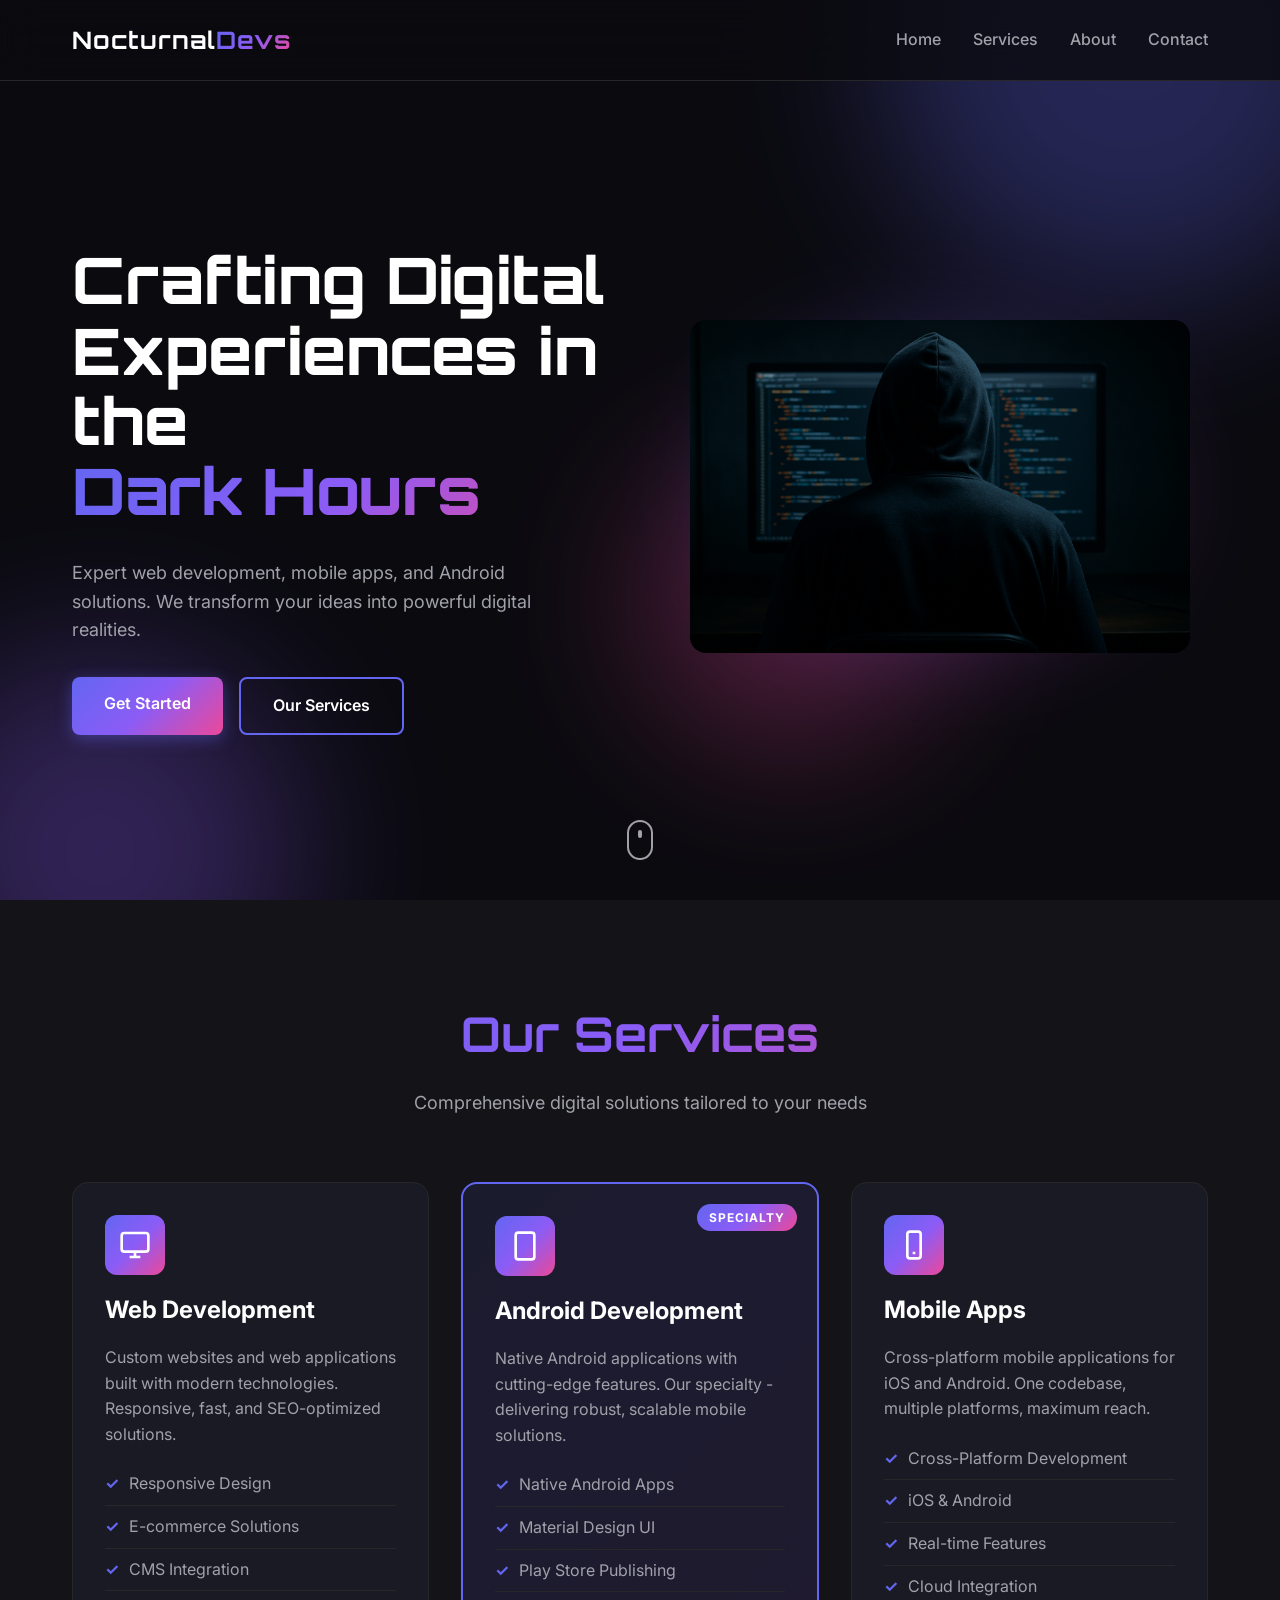
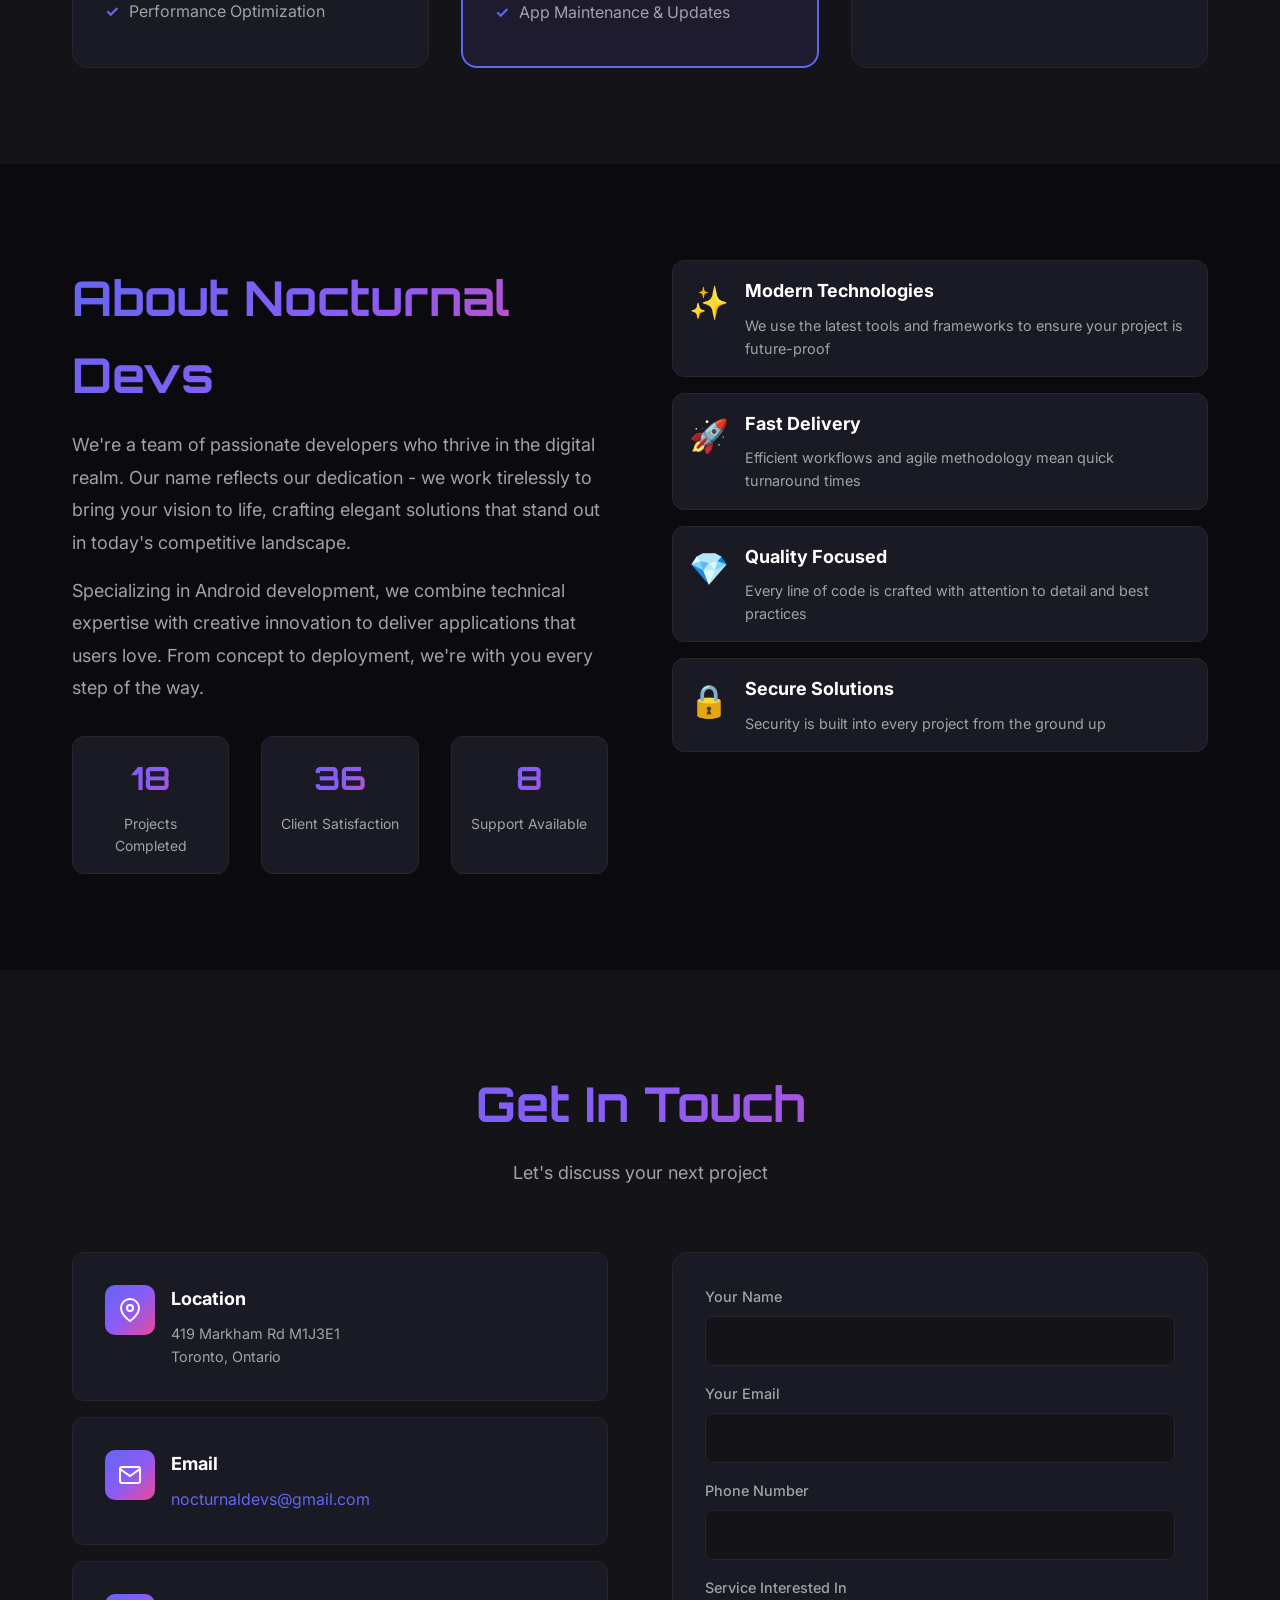
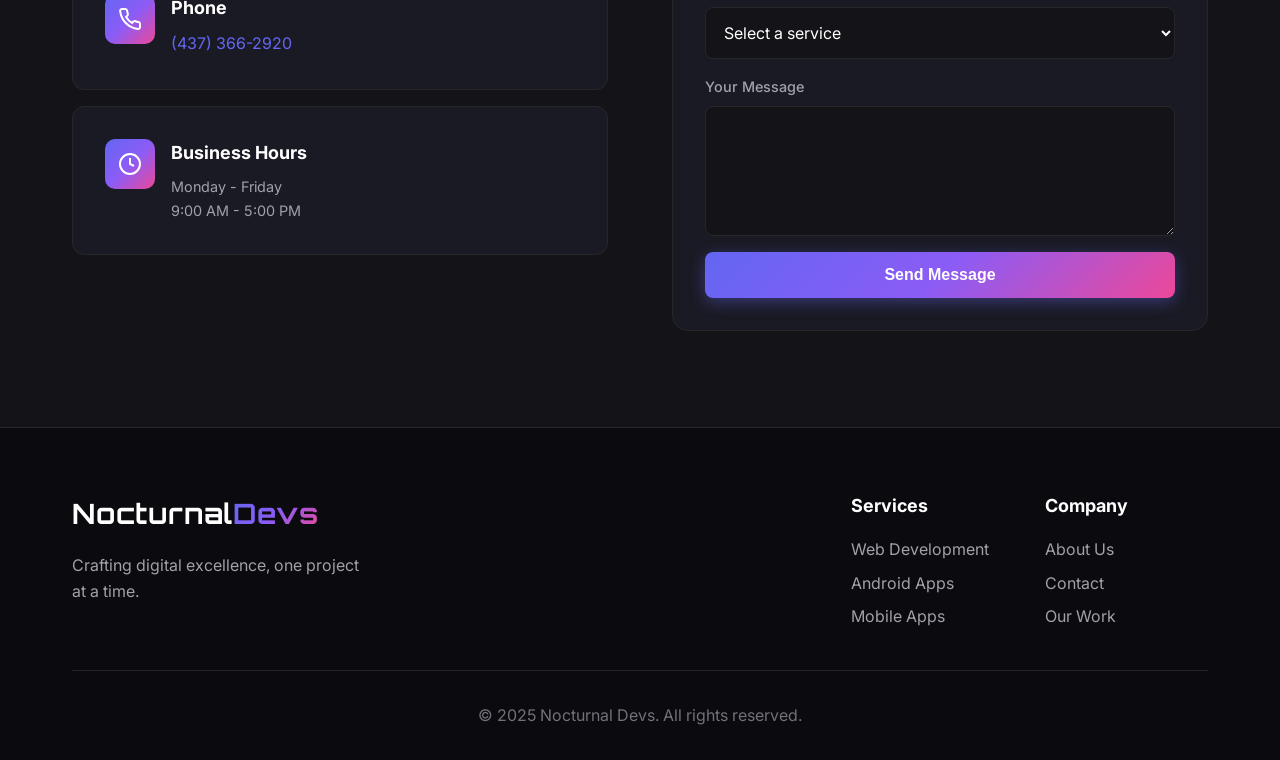
==== index.html @ a261bada "Add files via upload" ====
<!DOCTYPE html>
<html lang="en">
<head>
    <meta charset="UTF-8">
    <meta name="viewport" content="width=device-width, initial-scale=1.0">
    <meta name="description" content="Nocturnal Devs - Expert web, mobile app, and Android development services in Toronto">
    <title>Nocturnal Devs | Web & Mobile App Development</title>
    <link rel="stylesheet" href="styles.css">
    <link rel="preconnect" href="https://fonts.googleapis.com">
    <link rel="preconnect" href="https://fonts.gstatic.com" crossorigin>
    <link href="https://fonts.googleapis.com/css2?family=Inter:wght@300;400;500;600;700;800&family=Orbitron:wght@400;500;600;700;800;900&display=swap" rel="stylesheet">
</head>
<body>
    <!-- Navigation -->
    <nav class="navbar" id="navbar">
        <div class="container">
            <div class="nav-content">
                <div class="logo">
                    <span class="logo-text">Nocturnal<span class="highlight">Devs</span></span>
                </div>
                <div class="nav-links" id="navLinks">
                    <a href="#home" class="nav-link">Home</a>
                    <a href="#services" class="nav-link">Services</a>
                    <a href="#about" class="nav-link">About</a>
                    <a href="#contact" class="nav-link">Contact</a>
                </div>
                <div class="hamburger" id="hamburger">
                    <span></span>
                    <span></span>
                    <span></span>
                </div>
            </div>
        </div>
    </nav>

    <!-- Hero Section -->
    <section class="hero" id="home">
        <div class="hero-background">
            <div class="gradient-orb orb-1"></div>
            <div class="gradient-orb orb-2"></div>
            <div class="gradient-orb orb-3"></div>
        </div>
        <div class="container">
            <div class="hero-content">
                <div class="hero-text">
                    <h1 class="hero-title">
                        <span class="title-line">Crafting Digital</span>
                        <span class="title-line">Experiences in the</span>
                        <span class="title-line highlight-text">Dark Hours</span>
                    </h1>
                    <p class="hero-subtitle">
                        Expert web development, mobile apps, and Android solutions. 
                        We transform your ideas into powerful digital realities.
                    </p>
                    <div class="hero-buttons">
                        <a href="#contact" class="btn btn-primary">Get Started</a>
                        <a href="#services" class="btn btn-secondary">Our Services</a>
                    </div>
                </div>
                <div class="hero-image">
                    <div class="image-container">
                        <img src="images/nocturnal-coder.png" alt="Nocturnal Devs Developer" class="main-image">
                        <div class="image-glow"></div>
                    </div>
                </div>
            </div>
        </div>
        <div class="scroll-indicator">
            <div class="mouse">
                <div class="wheel"></div>
            </div>
        </div>
    </section>

    <!-- Services Section -->
    <section class="services" id="services">
        <div class="container">
            <div class="section-header">
                <h2 class="section-title">Our Services</h2>
                <p class="section-subtitle">Comprehensive digital solutions tailored to your needs</p>
            </div>
            <div class="services-grid">
                <div class="service-card" data-aos="fade-up">
                    <div class="service-icon">
                        <svg viewBox="0 0 24 24" fill="none" stroke="currentColor" stroke-width="2">
                            <rect x="2" y="3" width="20" height="14" rx="2"/>
                            <line x1="8" y1="21" x2="16" y2="21"/>
                            <line x1="12" y1="17" x2="12" y2="21"/>
                        </svg>
                    </div>
                    <h3 class="service-title">Web Development</h3>
                    <p class="service-description">
                        Custom websites and web applications built with modern technologies. 
                        Responsive, fast, and SEO-optimized solutions.
                    </p>
                    <ul class="service-features">
                        <li>Responsive Design</li>
                        <li>E-commerce Solutions</li>
                        <li>CMS Integration</li>
                        <li>Performance Optimization</li>
                    </ul>
                </div>

                <div class="service-card featured" data-aos="fade-up" data-aos-delay="100">
                    <div class="featured-badge">SPECIALTY</div>
                    <div class="service-icon">
                        <svg viewBox="0 0 24 24" fill="none" stroke="currentColor" stroke-width="2">
                            <rect x="5" y="2" width="14" height="20" rx="2"/>
                            <line x1="12" y1="18" x2="12" y2="18"/>
                        </svg>
                    </div>
                    <h3 class="service-title">Android Development</h3>
                    <p class="service-description">
                        Native Android applications with cutting-edge features. 
                        Our specialty - delivering robust, scalable mobile solutions.
                    </p>
                    <ul class="service-features">
                        <li>Native Android Apps</li>
                        <li>Material Design UI</li>
                        <li>Play Store Publishing</li>
                        <li>App Maintenance & Updates</li>
                    </ul>
                </div>

                <div class="service-card" data-aos="fade-up" data-aos-delay="200">
                    <div class="service-icon">
                        <svg viewBox="0 0 24 24" fill="none" stroke="currentColor" stroke-width="2">
                            <rect x="7" y="2" width="10" height="20" rx="2"/>
                            <line x1="11" y1="18" x2="13" y2="18"/>
                        </svg>
                    </div>
                    <h3 class="service-title">Mobile Apps</h3>
                    <p class="service-description">
                        Cross-platform mobile applications for iOS and Android. 
                        One codebase, multiple platforms, maximum reach.
                    </p>
                    <ul class="service-features">
                        <li>Cross-Platform Development</li>
                        <li>iOS & Android</li>
                        <li>Real-time Features</li>
                        <li>Cloud Integration</li>
                    </ul>
                </div>
            </div>
        </div>
    </section>

    <!-- About Section -->
    <section class="about" id="about">
        <div class="container">
            <div class="about-content">
                <div class="about-text" data-aos="fade-right">
                    <h2 class="section-title">About Nocturnal Devs</h2>
                    <p class="about-description">
                        We're a team of passionate developers who thrive in the digital realm. 
                        Our name reflects our dedication - we work tirelessly to bring your 
                        vision to life, crafting elegant solutions that stand out in today's 
                        competitive landscape.
                    </p>
                    <p class="about-description">
                        Specializing in Android development, we combine technical expertise 
                        with creative innovation to deliver applications that users love. 
                        From concept to deployment, we're with you every step of the way.
                    </p>
                    <div class="stats-grid">
                        <div class="stat-item">
                            <div class="stat-number">50+</div>
                            <div class="stat-label">Projects Completed</div>
                        </div>
                        <div class="stat-item">
                            <div class="stat-number">100%</div>
                            <div class="stat-label">Client Satisfaction</div>
                        </div>
                        <div class="stat-item">
                            <div class="stat-number">24/7</div>
                            <div class="stat-label">Support Available</div>
                        </div>
                    </div>
                </div>
                <div class="about-features" data-aos="fade-left">
                    <div class="feature-item">
                        <div class="feature-icon">✨</div>
                        <div class="feature-content">
                            <h4>Modern Technologies</h4>
                            <p>We use the latest tools and frameworks to ensure your project is future-proof</p>
                        </div>
                    </div>
                    <div class="feature-item">
                        <div class="feature-icon">🚀</div>
                        <div class="feature-content">
                            <h4>Fast Delivery</h4>
                            <p>Efficient workflows and agile methodology mean quick turnaround times</p>
                        </div>
                    </div>
                    <div class="feature-item">
                        <div class="feature-icon">💎</div>
                        <div class="feature-content">
                            <h4>Quality Focused</h4>
                            <p>Every line of code is crafted with attention to detail and best practices</p>
                        </div>
                    </div>
                    <div class="feature-item">
                        <div class="feature-icon">🔒</div>
                        <div class="feature-content">
                            <h4>Secure Solutions</h4>
                            <p>Security is built into every project from the ground up</p>
                        </div>
                    </div>
                </div>
            </div>
        </div>
    </section>

    <!-- Contact Section -->
    <section class="contact" id="contact">
        <div class="container">
            <div class="section-header">
                <h2 class="section-title">Get In Touch</h2>
                <p class="section-subtitle">Let's discuss your next project</p>
            </div>
            <div class="contact-content">
                <div class="contact-info" data-aos="fade-right">
                    <div class="info-card">
                        <div class="info-icon">
                            <svg viewBox="0 0 24 24" fill="none" stroke="currentColor" stroke-width="2">
                                <path d="M21 10c0 7-9 13-9 13s-9-6-9-13a9 9 0 0 1 18 0z"/>
                                <circle cx="12" cy="10" r="3"/>
                            </svg>
                        </div>
                        <div class="info-content">
                            <h4>Location</h4>
                            <p>419 Markham Rd M1J3E1</p>
                            <p>Toronto, Ontario</p>
                        </div>
                    </div>

                    <div class="info-card">
                        <div class="info-icon">
                            <svg viewBox="0 0 24 24" fill="none" stroke="currentColor" stroke-width="2">
                                <path d="M4 4h16c1.1 0 2 .9 2 2v12c0 1.1-.9 2-2 2H4c-1.1 0-2-.9-2-2V6c0-1.1.9-2 2-2z"/>
                                <polyline points="22,6 12,13 2,6"/>
                            </svg>
                        </div>
                        <div class="info-content">
                            <h4>Email</h4>
                            <a href="mailto:nocturnaldevs@gmail.com">nocturnaldevs@gmail.com</a>
                        </div>
                    </div>

                    <div class="info-card">
                        <div class="info-icon">
                            <svg viewBox="0 0 24 24" fill="none" stroke="currentColor" stroke-width="2">
                                <path d="M22 16.92v3a2 2 0 0 1-2.18 2 19.79 19.79 0 0 1-8.63-3.07 19.5 19.5 0 0 1-6-6 19.79 19.79 0 0 1-3.07-8.67A2 2 0 0 1 4.11 2h3a2 2 0 0 1 2 1.72 12.84 12.84 0 0 0 .7 2.81 2 2 0 0 1-.45 2.11L8.09 9.91a16 16 0 0 0 6 6l1.27-1.27a2 2 0 0 1 2.11-.45 12.84 12.84 0 0 0 2.81.7A2 2 0 0 1 22 16.92z"/>
                            </svg>
                        </div>
                        <div class="info-content">
                            <h4>Phone</h4>
                            <a href="tel:4373662920">(437) 366-2920</a>
                        </div>
                    </div>

                    <div class="info-card">
                        <div class="info-icon">
                            <svg viewBox="0 0 24 24" fill="none" stroke="currentColor" stroke-width="2">
                                <circle cx="12" cy="12" r="10"/>
                                <polyline points="12 6 12 12 16 14"/>
                            </svg>
                        </div>
                        <div class="info-content">
                            <h4>Business Hours</h4>
                            <p>Monday - Friday</p>
                            <p>9:00 AM - 5:00 PM</p>
                        </div>
                    </div>
                </div>

                <div class="contact-form-container" data-aos="fade-left">
                    <form class="contact-form" id="contactForm">
                        <div class="form-group">
                            <label for="name">Your Name</label>
                            <input type="text" id="name" name="name" required>
                        </div>
                        <div class="form-group">
                            <label for="email">Your Email</label>
                            <input type="email" id="email" name="email" required>
                        </div>
                        <div class="form-group">
                            <label for="phone">Phone Number</label>
                            <input type="tel" id="phone" name="phone">
                        </div>
                        <div class="form-group">
                            <label for="service">Service Interested In</label>
                            <select id="service" name="service" required>
                                <option value="">Select a service</option>
                                <option value="web">Web Development</option>
                                <option value="android">Android Development</option>
                                <option value="mobile">Mobile Apps</option>
                                <option value="other">Other</option>
                            </select>
                        </div>
                        <div class="form-group">
                            <label for="message">Your Message</label>
                            <textarea id="message" name="message" rows="5" required></textarea>
                        </div>
                        <button type="submit" class="btn btn-primary btn-full">Send Message</button>
                    </form>
                </div>
            </div>
        </div>
    </section>

    <!-- Footer -->
    <footer class="footer">
        <div class="container">
            <div class="footer-content">
                <div class="footer-logo">
                    <span class="logo-text">Nocturnal<span class="highlight">Devs</span></span>
                    <p class="footer-tagline">Crafting digital excellence, one project at a time.</p>
                </div>
                <div class="footer-links">
                    <div class="footer-column">
                        <h4>Services</h4>
                        <ul>
                            <li><a href="#services">Web Development</a></li>
                            <li><a href="#services">Android Apps</a></li>
                            <li><a href="#services">Mobile Apps</a></li>
                        </ul>
                    </div>
                    <div class="footer-column">
                        <h4>Company</h4>
                        <ul>
                            <li><a href="#about">About Us</a></li>
                            <li><a href="#contact">Contact</a></li>
                            <li><a href="#services">Our Work</a></li>
                        </ul>
                    </div>
                </div>
            </div>
            <div class="footer-bottom">
                <p>&copy; 2025 Nocturnal Devs. All rights reserved.</p>
            </div>
        </div>
    </footer>

    <script src="script.js"></script>
</body>
</html>
---- styles.css ----
/* ========== GLOBAL STYLES ========== */
* {
    margin: 0;
    padding: 0;
    box-sizing: border-box;
}

:root {
    /* Colors */
    --bg-primary: #0a0a0f;
    --bg-secondary: #131318;
    --bg-card: #1a1a24;
    --accent-primary: #6366f1;
    --accent-secondary: #8b5cf6;
    --accent-tertiary: #ec4899;
    --text-primary: #ffffff;
    --text-secondary: #a1a1aa;
    --text-muted: #71717a;
    --border-color: #27272a;
    --success: #10b981;
    --warning: #f59e0b;
    
    /* Gradients */
    --gradient-primary: linear-gradient(135deg, #6366f1 0%, #8b5cf6 50%, #ec4899 100%);
    --gradient-dark: linear-gradient(180deg, #0a0a0f 0%, #131318 100%);
    --gradient-card: linear-gradient(135deg, rgba(99, 102, 241, 0.1) 0%, rgba(139, 92, 246, 0.1) 100%);
    
    /* Shadows */
    --shadow-sm: 0 2px 8px rgba(0, 0, 0, 0.3);
    --shadow-md: 0 4px 16px rgba(0, 0, 0, 0.4);
    --shadow-lg: 0 8px 32px rgba(0, 0, 0, 0.5);
    --shadow-glow: 0 0 40px rgba(99, 102, 241, 0.3);
    
    /* Spacing */
    --spacing-xs: 0.5rem;
    --spacing-sm: 1rem;
    --spacing-md: 2rem;
    --spacing-lg: 4rem;
    --spacing-xl: 6rem;
    
    /* Typography */
    --font-primary: 'Inter', -apple-system, BlinkMacSystemFont, 'Segoe UI', sans-serif;
    --font-display: 'Orbitron', monospace;
    
    /* Transitions */
    --transition-fast: 0.2s ease;
    --transition-base: 0.3s ease;
    --transition-slow: 0.5s ease;
}

html {
    scroll-behavior: smooth;
}

body {
    font-family: var(--font-primary);
    background: var(--bg-primary);
    color: var(--text-primary);
    line-height: 1.6;
    overflow-x: hidden;
}

.container {
    max-width: 1200px;
    margin: 0 auto;
    padding: 0 var(--spacing-md);
}

/* ========== NAVIGATION ========== */
.navbar {
    position: fixed;
    top: 0;
    left: 0;
    right: 0;
    background: rgba(10, 10, 15, 0.8);
    backdrop-filter: blur(20px);
    border-bottom: 1px solid var(--border-color);
    z-index: 1000;
    transition: all var(--transition-base);
}

.navbar.scrolled {
    background: rgba(10, 10, 15, 0.95);
    box-shadow: var(--shadow-md);
}

.nav-content {
    display: flex;
    justify-content: space-between;
    align-items: center;
    padding: 1.2rem 0;
}

.logo-text {
    font-family: var(--font-display);
    font-size: 1.5rem;
    font-weight: 700;
    letter-spacing: 1px;
}

.logo-text .highlight {
    background: var(--gradient-primary);
    -webkit-background-clip: text;
    -webkit-text-fill-color: transparent;
    background-clip: text;
}

.nav-links {
    display: flex;
    gap: var(--spacing-md);
}

.nav-link {
    color: var(--text-secondary);
    text-decoration: none;
    font-weight: 500;
    transition: all var(--transition-base);
    position: relative;
    padding: 0.5rem 0;
}

.nav-link::after {
    content: '';
    position: absolute;
    bottom: 0;
    left: 0;
    width: 0;
    height: 2px;
    background: var(--gradient-primary);
    transition: width var(--transition-base);
}

.nav-link:hover {
    color: var(--text-primary);
}

.nav-link:hover::after {
    width: 100%;
}

.hamburger {
    display: none;
    flex-direction: column;
    gap: 5px;
    cursor: pointer;
    z-index: 1001;
}

.hamburger span {
    width: 25px;
    height: 3px;
    background: var(--text-primary);
    border-radius: 2px;
    transition: all var(--transition-base);
}

/* ========== HERO SECTION ========== */
.hero {
    position: relative;
    min-height: 100vh;
    display: flex;
    align-items: center;
    justify-content: center;
    padding-top: 80px;
    overflow: hidden;
}

.hero-background {
    position: absolute;
    top: 0;
    left: 0;
    right: 0;
    bottom: 0;
    z-index: 0;
}

.gradient-orb {
    position: absolute;
    border-radius: 50%;
    filter: blur(80px);
    opacity: 0.3;
    animation: float 20s ease-in-out infinite;
}

.orb-1 {
    width: 500px;
    height: 500px;
    background: var(--accent-primary);
    top: -200px;
    right: -100px;
}

.orb-2 {
    width: 400px;
    height: 400px;
    background: var(--accent-secondary);
    bottom: -150px;
    left: -100px;
    animation-delay: -5s;
}

.orb-3 {
    width: 300px;
    height: 300px;
    background: var(--accent-tertiary);
    top: 50%;
    left: 50%;
    transform: translate(-50%, -50%);
    animation-delay: -10s;
}

@keyframes float {
    0%, 100% { transform: translate(0, 0) scale(1); }
    33% { transform: translate(50px, -50px) scale(1.1); }
    66% { transform: translate(-50px, 50px) scale(0.9); }
}

.hero-content {
    position: relative;
    z-index: 1;
    display: grid;
    grid-template-columns: 1fr 1fr;
    gap: var(--spacing-lg);
    align-items: center;
    padding: var(--spacing-lg) 0;
}

.hero-text {
    animation: fadeInUp 1s ease;
}

.hero-title {
    font-family: var(--font-display);
    font-size: clamp(2.5rem, 5vw, 4rem);
    font-weight: 800;
    line-height: 1.1;
    margin-bottom: var(--spacing-md);
}

.title-line {
    display: block;
}

.highlight-text {
    background: var(--gradient-primary);
    -webkit-background-clip: text;
    -webkit-text-fill-color: transparent;
    background-clip: text;
}

.hero-subtitle {
    font-size: 1.125rem;
    color: var(--text-secondary);
    margin-bottom: var(--spacing-md);
    max-width: 500px;
}

.hero-buttons {
    display: flex;
    gap: var(--spacing-sm);
    flex-wrap: wrap;
}

.btn {
    padding: 0.875rem 2rem;
    border-radius: 8px;
    text-decoration: none;
    font-weight: 600;
    transition: all var(--transition-base);
    cursor: pointer;
    border: none;
    font-size: 1rem;
    display: inline-block;
}

.btn-primary {
    background: var(--gradient-primary);
    color: var(--text-primary);
    box-shadow: 0 4px 16px rgba(99, 102, 241, 0.4);
}

.btn-primary:hover {
    transform: translateY(-2px);
    box-shadow: 0 8px 24px rgba(99, 102, 241, 0.6);
}

.btn-secondary {
    background: transparent;
    color: var(--text-primary);
    border: 2px solid var(--accent-primary);
}

.btn-secondary:hover {
    background: var(--accent-primary);
    transform: translateY(-2px);
}

.btn-full {
    width: 100%;
}

.hero-image {
    animation: fadeInRight 1s ease;
}

.image-container {
    position: relative;
    max-width: 500px;
    margin: 0 auto;
}

.main-image {
    width: 100%;
    height: auto;
    border-radius: 16px;
    position: relative;
    z-index: 2;
    animation: float 6s ease-in-out infinite;
}

.image-glow {
    position: absolute;
    top: 50%;
    left: 50%;
    transform: translate(-50%, -50%);
    width: 80%;
    height: 80%;
    background: var(--gradient-primary);
    border-radius: 50%;
    filter: blur(60px);
    opacity: 0.4;
    z-index: 1;
}

.scroll-indicator {
    position: absolute;
    bottom: 40px;
    left: 50%;
    transform: translateX(-50%);
    z-index: 1;
}

.mouse {
    width: 26px;
    height: 40px;
    border: 2px solid var(--text-secondary);
    border-radius: 20px;
    display: flex;
    justify-content: center;
    padding-top: 8px;
}

.wheel {
    width: 4px;
    height: 8px;
    background: var(--text-secondary);
    border-radius: 2px;
    animation: scroll 2s ease-in-out infinite;
}

@keyframes scroll {
    0%, 100% { transform: translateY(0); opacity: 1; }
    50% { transform: translateY(10px); opacity: 0; }
}

/* ========== SERVICES SECTION ========== */
.services {
    padding: var(--spacing-xl) 0;
    background: var(--bg-secondary);
}

.section-header {
    text-align: center;
    margin-bottom: var(--spacing-lg);
}

.section-title {
    font-family: var(--font-display);
    font-size: clamp(2rem, 4vw, 3rem);
    margin-bottom: var(--spacing-sm);
    background: var(--gradient-primary);
    -webkit-background-clip: text;
    -webkit-text-fill-color: transparent;
    background-clip: text;
}

.section-subtitle {
    font-size: 1.125rem;
    color: var(--text-secondary);
}

.services-grid {
    display: grid;
    grid-template-columns: repeat(auto-fit, minmax(300px, 1fr));
    gap: var(--spacing-md);
}

.service-card {
    background: var(--bg-card);
    padding: var(--spacing-md);
    border-radius: 16px;
    border: 1px solid var(--border-color);
    transition: all var(--transition-base);
    position: relative;
    overflow: hidden;
}

.service-card::before {
    content: '';
    position: absolute;
    top: 0;
    left: 0;
    right: 0;
    height: 3px;
    background: var(--gradient-primary);
    transform: scaleX(0);
    transition: transform var(--transition-base);
}

.service-card:hover {
    transform: translateY(-8px);
    box-shadow: var(--shadow-lg);
    border-color: var(--accent-primary);
}

.service-card:hover::before {
    transform: scaleX(1);
}

.service-card.featured {
    background: var(--gradient-card);
    border: 2px solid var(--accent-primary);
}

.featured-badge {
    position: absolute;
    top: 20px;
    right: 20px;
    background: var(--gradient-primary);
    color: var(--text-primary);
    padding: 0.25rem 0.75rem;
    border-radius: 20px;
    font-size: 0.75rem;
    font-weight: 700;
    letter-spacing: 1px;
}

.service-icon {
    width: 60px;
    height: 60px;
    background: var(--gradient-primary);
    border-radius: 12px;
    display: flex;
    align-items: center;
    justify-content: center;
    margin-bottom: var(--spacing-sm);
}

.service-icon svg {
    width: 32px;
    height: 32px;
    color: var(--text-primary);
}

.service-title {
    font-size: 1.5rem;
    margin-bottom: var(--spacing-sm);
    font-weight: 700;
}

.service-description {
    color: var(--text-secondary);
    margin-bottom: var(--spacing-sm);
}

.service-features {
    list-style: none;
    margin-top: var(--spacing-sm);
}

.service-features li {
    color: var(--text-secondary);
    padding: 0.5rem 0;
    border-bottom: 1px solid var(--border-color);
    position: relative;
    padding-left: 24px;
}

.service-features li:last-child {
    border-bottom: none;
}

.service-features li::before {
    content: '✓';
    position: absolute;
    left: 0;
    color: var(--accent-primary);
    font-weight: 700;
}

/* ========== ABOUT SECTION ========== */
.about {
    padding: var(--spacing-xl) 0;
    background: var(--bg-primary);
}

.about-content {
    display: grid;
    grid-template-columns: 1fr 1fr;
    gap: var(--spacing-lg);
    align-items: start;
}

.about-description {
    color: var(--text-secondary);
    font-size: 1.125rem;
    margin-bottom: var(--spacing-sm);
    line-height: 1.8;
}

.stats-grid {
    display: grid;
    grid-template-columns: repeat(3, 1fr);
    gap: var(--spacing-md);
    margin-top: var(--spacing-md);
}

.stat-item {
    text-align: center;
    padding: var(--spacing-sm);
    background: var(--bg-card);
    border-radius: 12px;
    border: 1px solid var(--border-color);
}

.stat-number {
    font-family: var(--font-display);
    font-size: 2rem;
    font-weight: 700;
    background: var(--gradient-primary);
    -webkit-background-clip: text;
    -webkit-text-fill-color: transparent;
    background-clip: text;
}

.stat-label {
    color: var(--text-secondary);
    font-size: 0.875rem;
    margin-top: 0.5rem;
}

.about-features {
    display: flex;
    flex-direction: column;
    gap: var(--spacing-sm);
}

.feature-item {
    display: flex;
    gap: var(--spacing-sm);
    padding: var(--spacing-sm);
    background: var(--bg-card);
    border-radius: 12px;
    border: 1px solid var(--border-color);
    transition: all var(--transition-base);
}

.feature-item:hover {
    border-color: var(--accent-primary);
    transform: translateX(8px);
}

.feature-icon {
    font-size: 2rem;
    flex-shrink: 0;
}

.feature-content h4 {
    margin-bottom: 0.5rem;
    font-size: 1.125rem;
}

.feature-content p {
    color: var(--text-secondary);
    font-size: 0.9rem;
}

/* ========== CONTACT SECTION ========== */
.contact {
    padding: var(--spacing-xl) 0;
    background: var(--bg-secondary);
}

.contact-content {
    display: grid;
    grid-template-columns: 1fr 1fr;
    gap: var(--spacing-lg);
    margin-top: var(--spacing-lg);
}

.contact-info {
    display: flex;
    flex-direction: column;
    gap: var(--spacing-sm);
}

.info-card {
    display: flex;
    gap: var(--spacing-sm);
    padding: var(--spacing-md);
    background: var(--bg-card);
    border-radius: 12px;
    border: 1px solid var(--border-color);
    transition: all var(--transition-base);
}

.info-card:hover {
    border-color: var(--accent-primary);
    transform: translateX(8px);
}

.info-icon {
    width: 50px;
    height: 50px;
    background: var(--gradient-primary);
    border-radius: 10px;
    display: flex;
    align-items: center;
    justify-content: center;
    flex-shrink: 0;
}

.info-icon svg {
    width: 24px;
    height: 24px;
    color: var(--text-primary);
}

.info-content h4 {
    margin-bottom: 0.5rem;
    font-size: 1.125rem;
}

.info-content p {
    color: var(--text-secondary);
    font-size: 0.9rem;
}

.info-content a {
    color: var(--accent-primary);
    text-decoration: none;
    transition: color var(--transition-fast);
}

.info-content a:hover {
    color: var(--accent-secondary);
}

.contact-form-container {
    background: var(--bg-card);
    padding: var(--spacing-md);
    border-radius: 16px;
    border: 1px solid var(--border-color);
}

.contact-form {
    display: flex;
    flex-direction: column;
    gap: var(--spacing-sm);
}

.form-group {
    display: flex;
    flex-direction: column;
    gap: 0.5rem;
}

.form-group label {
    color: var(--text-secondary);
    font-weight: 500;
    font-size: 0.9rem;
}

.form-group input,
.form-group select,
.form-group textarea {
    padding: 0.875rem;
    background: var(--bg-secondary);
    border: 1px solid var(--border-color);
    border-radius: 8px;
    color: var(--text-primary);
    font-family: var(--font-primary);
    font-size: 1rem;
    transition: all var(--transition-base);
}

.form-group input:focus,
.form-group select:focus,
.form-group textarea:focus {
    outline: none;
    border-color: var(--accent-primary);
    box-shadow: 0 0 0 3px rgba(99, 102, 241, 0.1);
}

.form-group textarea {
    resize: vertical;
    min-height: 120px;
}

/* ========== FOOTER ========== */
.footer {
    background: var(--bg-primary);
    padding: var(--spacing-lg) 0 var(--spacing-md);
    border-top: 1px solid var(--border-color);
}

.footer-content {
    display: grid;
    grid-template-columns: 2fr 1fr;
    gap: var(--spacing-lg);
    margin-bottom: var(--spacing-md);
}

.footer-logo .logo-text {
    font-size: 1.75rem;
}

.footer-tagline {
    color: var(--text-secondary);
    margin-top: var(--spacing-sm);
    max-width: 300px;
}

.footer-links {
    display: grid;
    grid-template-columns: repeat(2, 1fr);
    gap: var(--spacing-md);
}

.footer-column h4 {
    margin-bottom: var(--spacing-sm);
    font-size: 1.125rem;
}

.footer-column ul {
    list-style: none;
}

.footer-column li {
    margin-bottom: 0.5rem;
}

.footer-column a {
    color: var(--text-secondary);
    text-decoration: none;
    transition: color var(--transition-fast);
}

.footer-column a:hover {
    color: var(--accent-primary);
}

.footer-bottom {
    text-align: center;
    padding-top: var(--spacing-md);
    border-top: 1px solid var(--border-color);
    color: var(--text-muted);
}

/* ========== ANIMATIONS ========== */
@keyframes fadeInUp {
    from {
        opacity: 0;
        transform: translateY(30px);
    }
    to {
        opacity: 1;
        transform: translateY(0);
    }
}

@keyframes fadeInRight {
    from {
        opacity: 0;
        transform: translateX(30px);
    }
    to {
        opacity: 1;
        transform: translateX(0);
    }
}

[data-aos] {
    opacity: 0;
    transition: opacity 0.8s ease, transform 0.8s ease;
}

[data-aos].aos-animate {
    opacity: 1;
}

[data-aos="fade-up"] {
    transform: translateY(30px);
}

[data-aos="fade-up"].aos-animate {
    transform: translateY(0);
}

[data-aos="fade-right"] {
    transform: translateX(-30px);
}

[data-aos="fade-right"].aos-animate {
    transform: translateX(0);
}

[data-aos="fade-left"] {
    transform: translateX(30px);
}

[data-aos="fade-left"].aos-animate {
    transform: translateX(0);
}

/* ========== RESPONSIVE DESIGN ========== */
@media (max-width: 968px) {
    .hero-content,
    .about-content,
    .contact-content {
        grid-template-columns: 1fr;
    }
    
    .hero-image {
        order: -1;
    }
    
    .stats-grid {
        grid-template-columns: repeat(3, 1fr);
    }
    
    .footer-content {
        grid-template-columns: 1fr;
    }
}

@media (max-width: 768px) {
    .nav-links {
        position: fixed;
        top: 0;
        right: -100%;
        width: 70%;
        height: 100vh;
        background: rgba(10, 10, 15, 0.98);
        backdrop-filter: blur(20px);
        flex-direction: column;
        padding: 80px 2rem 2rem;
        transition: right var(--transition-base);
        border-left: 1px solid var(--border-color);
    }
    
    .nav-links.active {
        right: 0;
    }
    
    .hamburger {
        display: flex;
    }
    
    .hamburger.active span:nth-child(1) {
        transform: rotate(45deg) translate(5px, 5px);
    }
    
    .hamburger.active span:nth-child(2) {
        opacity: 0;
    }
    
    .hamburger.active span:nth-child(3) {
        transform: rotate(-45deg) translate(7px, -7px);
    }
    
    .hero-buttons {
        flex-direction: column;
    }
    
    .btn {
        width: 100%;
        text-align: center;
    }
    
    .services-grid {
        grid-template-columns: 1fr;
    }
    
    .stats-grid {
        grid-template-columns: 1fr;
    }
}

@media (max-width: 480px) {
    :root {
        --spacing-lg: 3rem;
        --spacing-xl: 4rem;
    }
    
    .hero-title {
        font-size: 2rem;
    }
    
    .section-title {
        font-size: 1.75rem;
    }
    
    .container {
        padding: 0 1rem;
    }
}
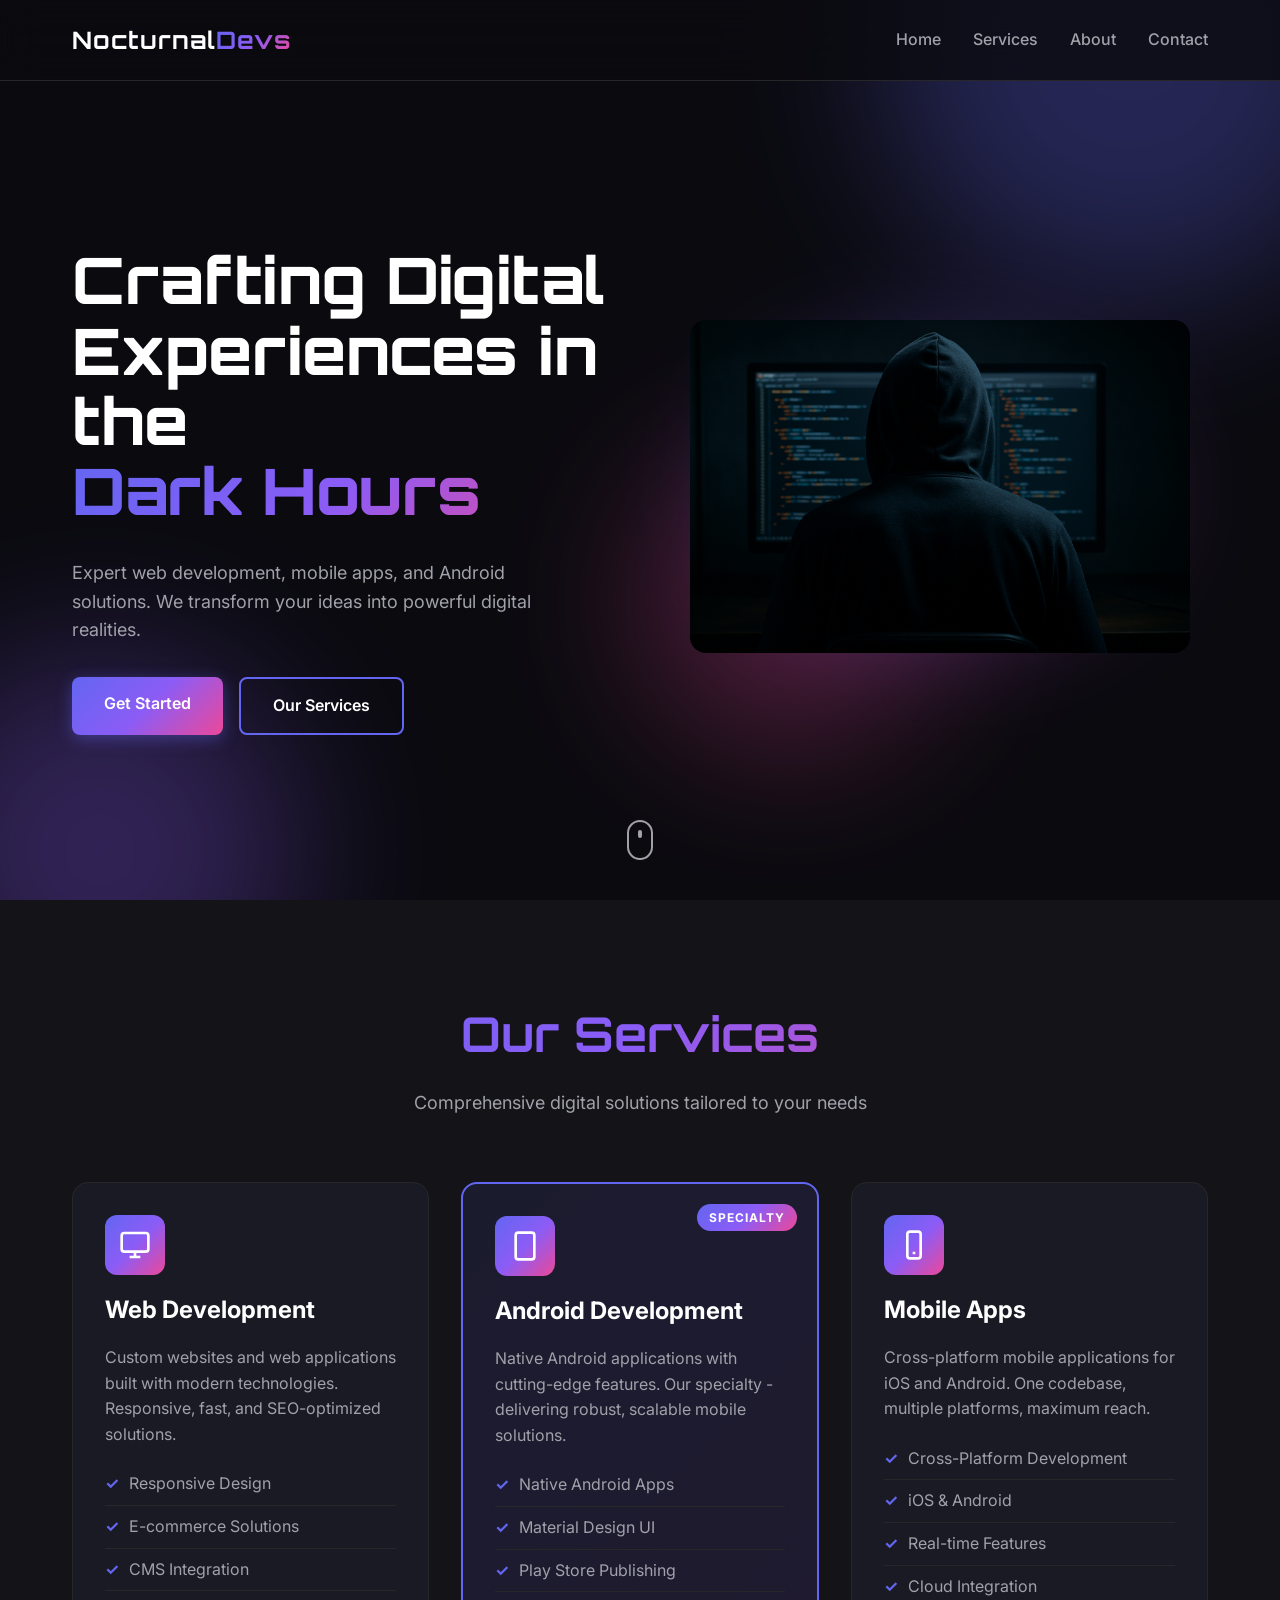
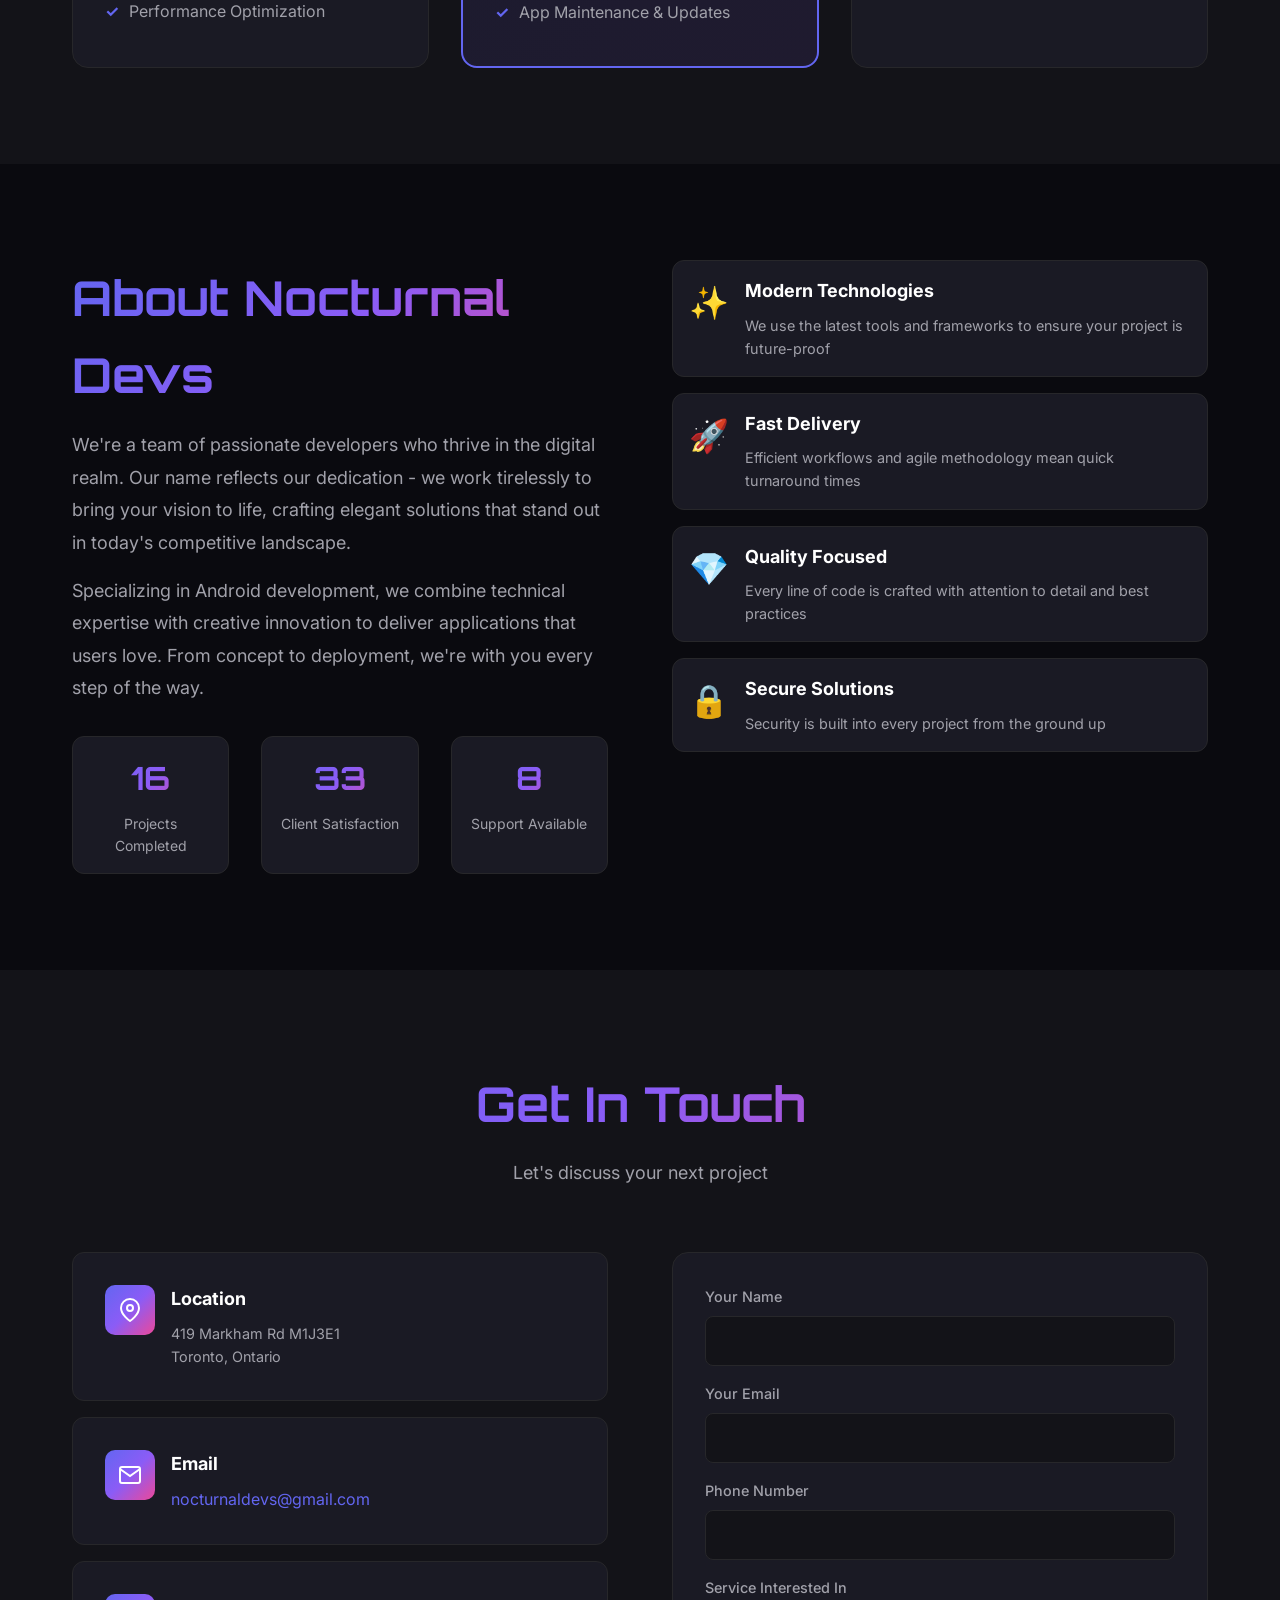
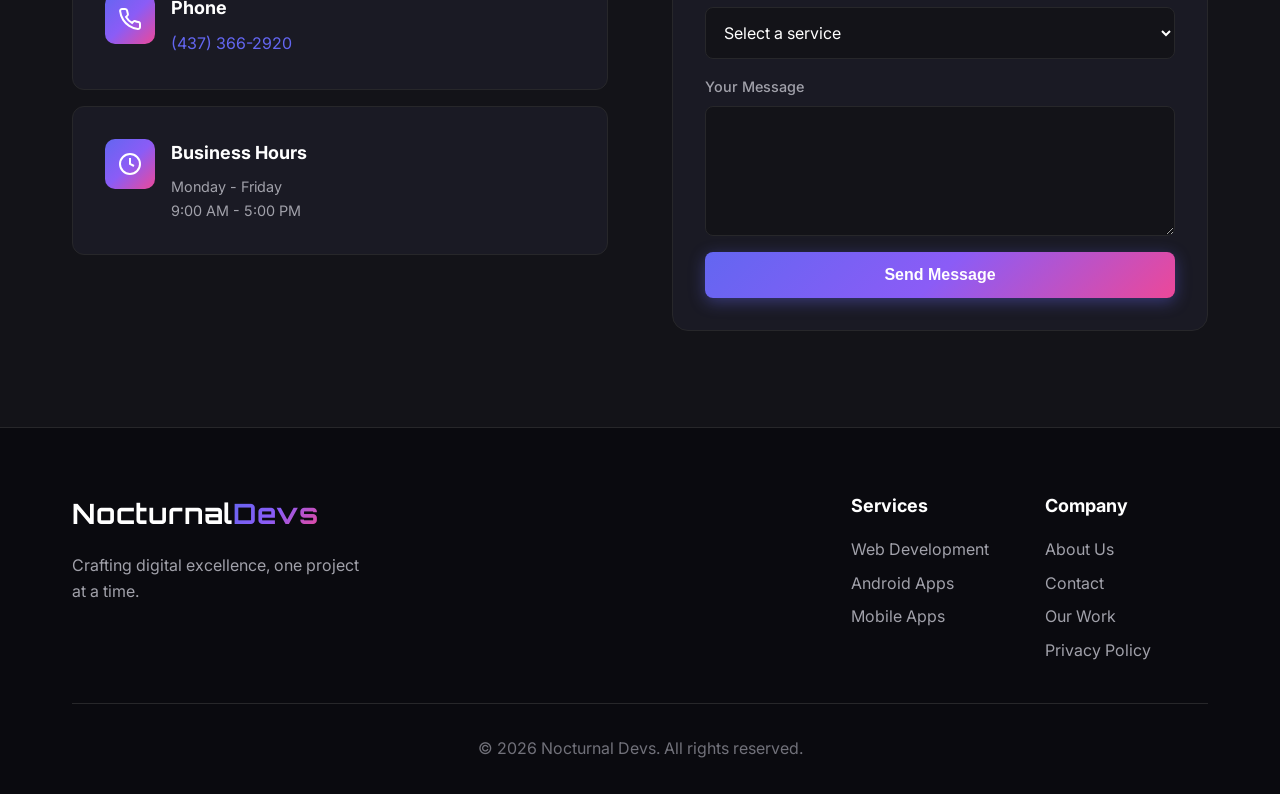
==== commit c874a025: "Add Gridlock Escape privacy policy" ====
--- a/index.html
+++ b/index.html
@@ -332,12 +332,13 @@
                             <li><a href="#about">About Us</a></li>
                             <li><a href="#contact">Contact</a></li>
                             <li><a href="#services">Our Work</a></li>
+                            <li><a href="privacy-policy/">Privacy Policy</a></li>
                         </ul>
                     </div>
                 </div>
             </div>
             <div class="footer-bottom">
-                <p>&copy; 2025 Nocturnal Devs. All rights reserved.</p>
+                <p>&copy; 2026 Nocturnal Devs. All rights reserved.</p>
             </div>
         </div>
     </footer>
--- a/styles.css
+++ b/styles.css
@@ -91,12 +91,17 @@
     padding: 1.2rem 0;
 }
 
-.logo-text {
+.logo-text {
     font-family: var(--font-display);
     font-size: 1.5rem;
     font-weight: 700;
     letter-spacing: 1px;
-}
+}
+
+.logo {
+    color: var(--text-primary);
+    text-decoration: none;
+}
 
 .logo-text .highlight {
     background: var(--gradient-primary);
@@ -765,6 +770,125 @@
     padding-top: var(--spacing-md);
     border-top: 1px solid var(--border-color);
     color: var(--text-muted);
+}
+
+/* ========== LEGAL PAGES ========== */
+.legal-page {
+    min-height: 100vh;
+    padding: 8.5rem 0 5rem;
+    background:
+        radial-gradient(circle at 90% 4%, rgba(99, 102, 241, 0.18), transparent 28rem),
+        radial-gradient(circle at 5% 45%, rgba(139, 92, 246, 0.1), transparent 30rem),
+        var(--bg-primary);
+}
+
+.legal-shell {
+    max-width: 880px;
+}
+
+.legal-kicker {
+    margin-bottom: 0.75rem;
+    color: var(--accent-secondary);
+    font-family: var(--font-display);
+    font-size: 0.8rem;
+    font-weight: 700;
+    letter-spacing: 0.12em;
+    text-transform: uppercase;
+}
+
+.legal-title {
+    margin-bottom: 0.75rem;
+    font-family: var(--font-display);
+    font-size: clamp(2.25rem, 7vw, 4rem);
+    line-height: 1.1;
+}
+
+.legal-meta {
+    margin-bottom: 2.25rem;
+    color: var(--text-muted);
+}
+
+.legal-summary,
+.legal-section {
+    border: 1px solid var(--border-color);
+    border-radius: 16px;
+    background: rgba(26, 26, 36, 0.88);
+    box-shadow: var(--shadow-sm);
+}
+
+.legal-summary {
+    margin-bottom: 1.25rem;
+    padding: 1.5rem;
+    border-left: 4px solid var(--accent-primary);
+}
+
+.legal-summary strong {
+    display: block;
+    margin-bottom: 0.35rem;
+}
+
+.legal-content {
+    display: grid;
+    gap: 1.25rem;
+}
+
+.legal-section {
+    padding: 1.5rem;
+}
+
+.legal-section h2 {
+    margin-bottom: 0.8rem;
+    font-size: 1.25rem;
+}
+
+.legal-section h3 {
+    margin: 1.1rem 0 0.45rem;
+    font-size: 1rem;
+}
+
+.legal-section p + p,
+.legal-section ul + p,
+.legal-section p + ul {
+    margin-top: 0.8rem;
+}
+
+.legal-section p,
+.legal-section li,
+.legal-summary p {
+    color: var(--text-secondary);
+}
+
+.legal-section ul {
+    padding-left: 1.35rem;
+}
+
+.legal-section li + li {
+    margin-top: 0.45rem;
+}
+
+.legal-section a,
+.legal-summary a,
+.legal-back {
+    color: #a5b4fc;
+}
+
+.legal-section a:hover,
+.legal-summary a:hover,
+.legal-back:hover {
+    color: #c4b5fd;
+}
+
+.legal-contact {
+    display: grid;
+    gap: 0.35rem;
+    margin-top: 0.8rem;
+    font-style: normal;
+}
+
+.legal-back {
+    display: inline-flex;
+    margin-top: 2rem;
+    text-decoration: none;
 }
 
 /* ========== ANIMATIONS ========== */
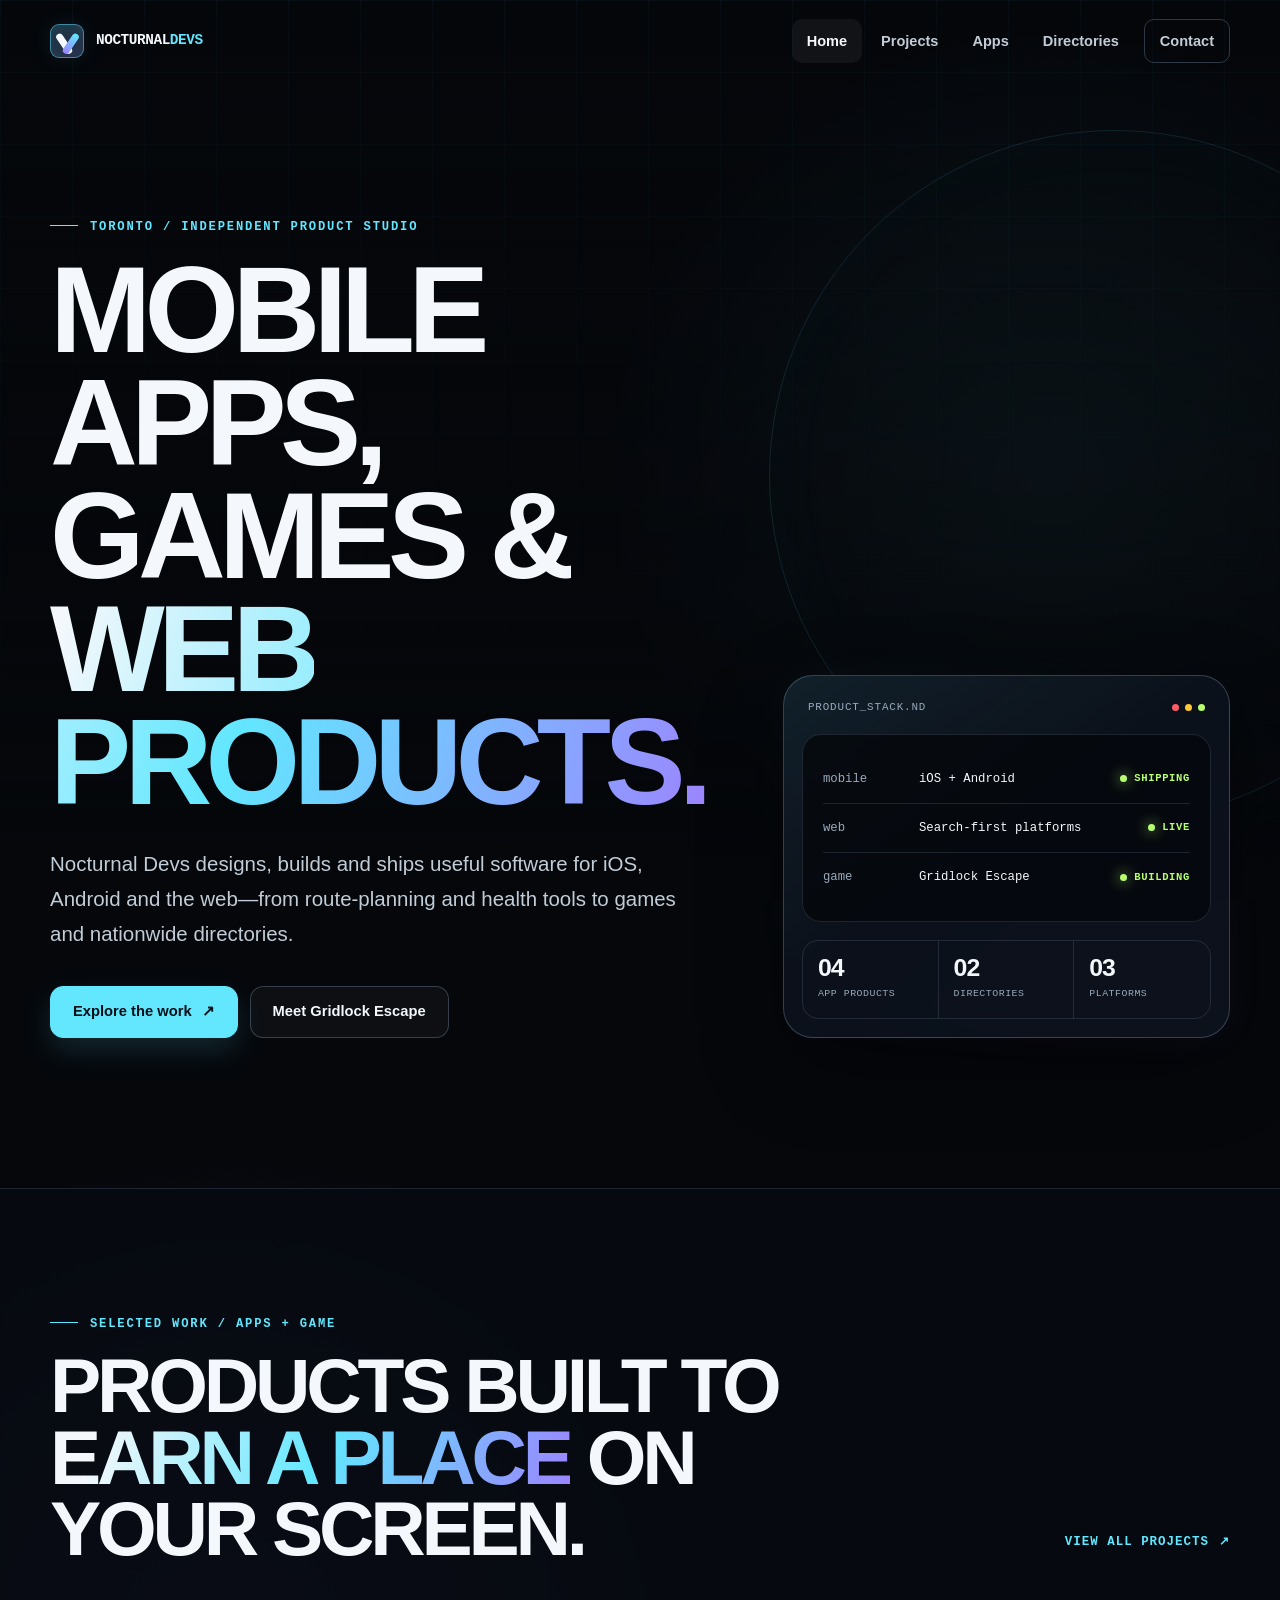
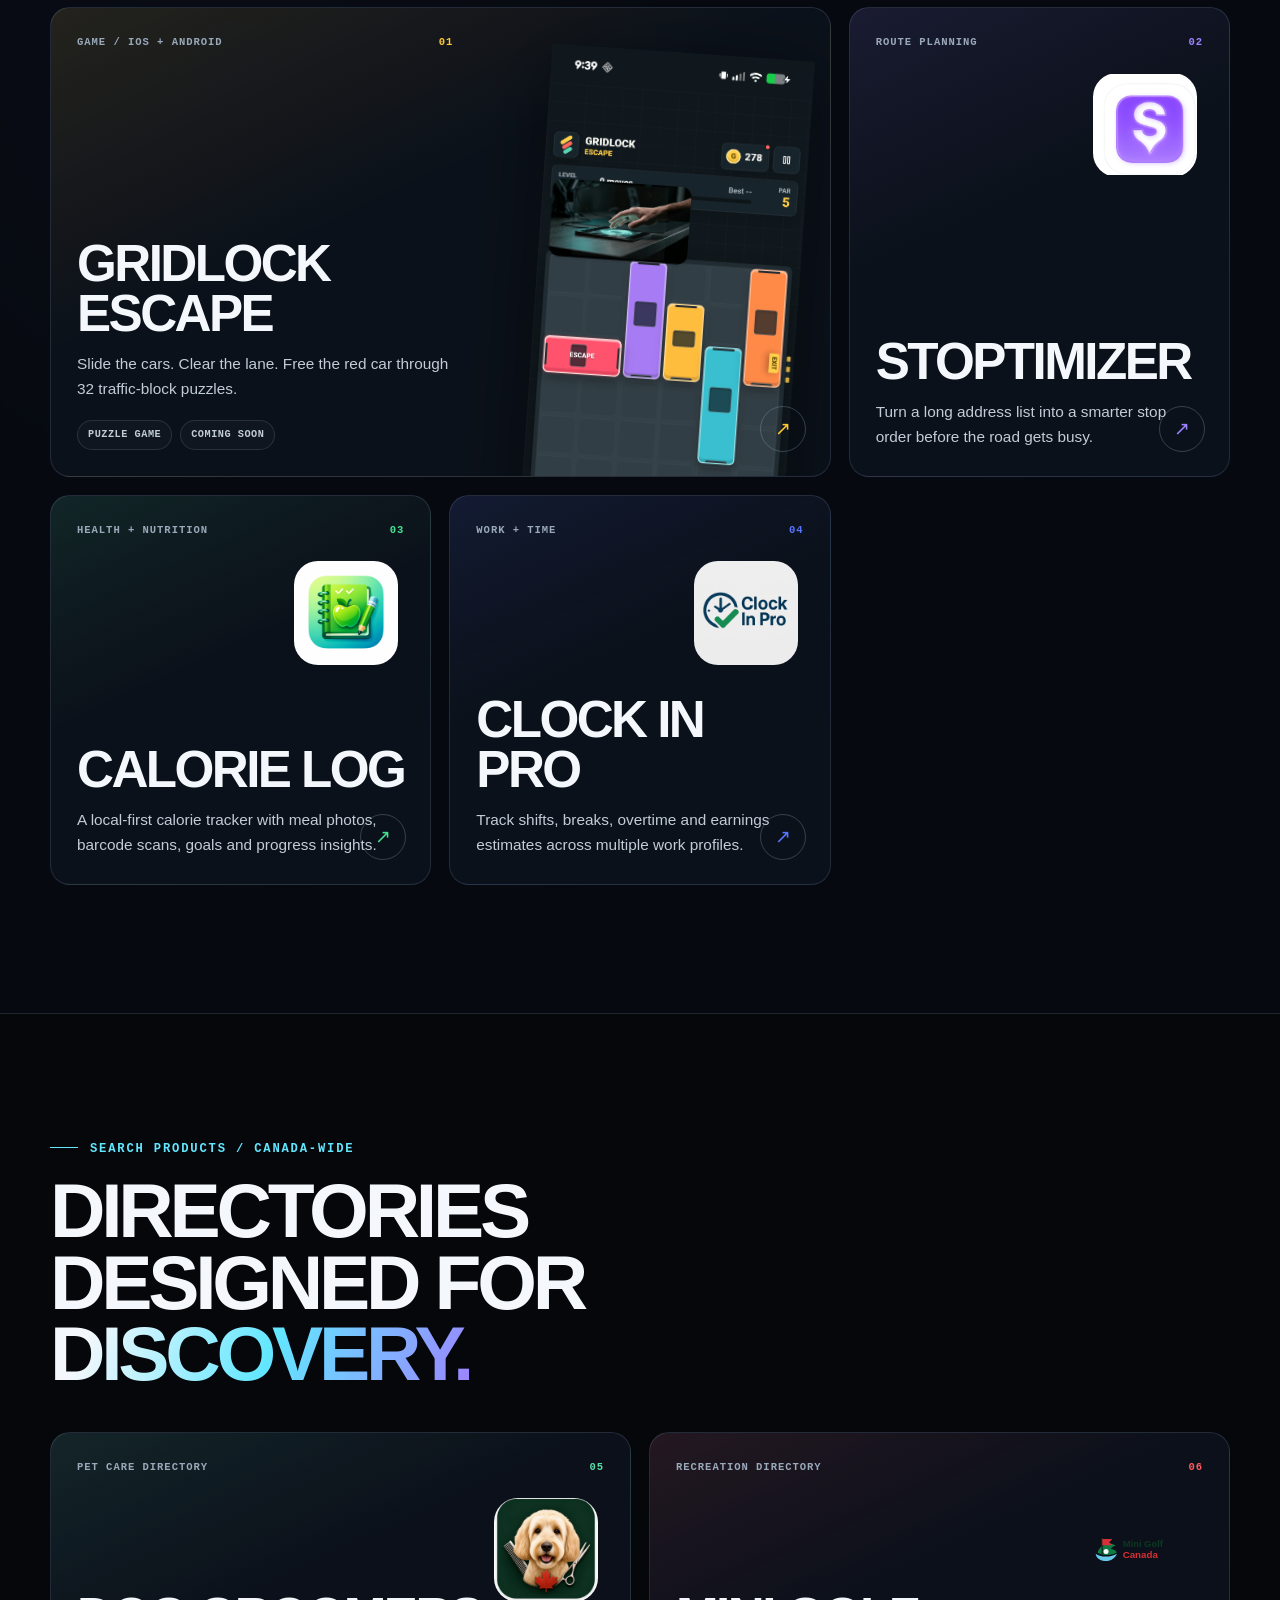
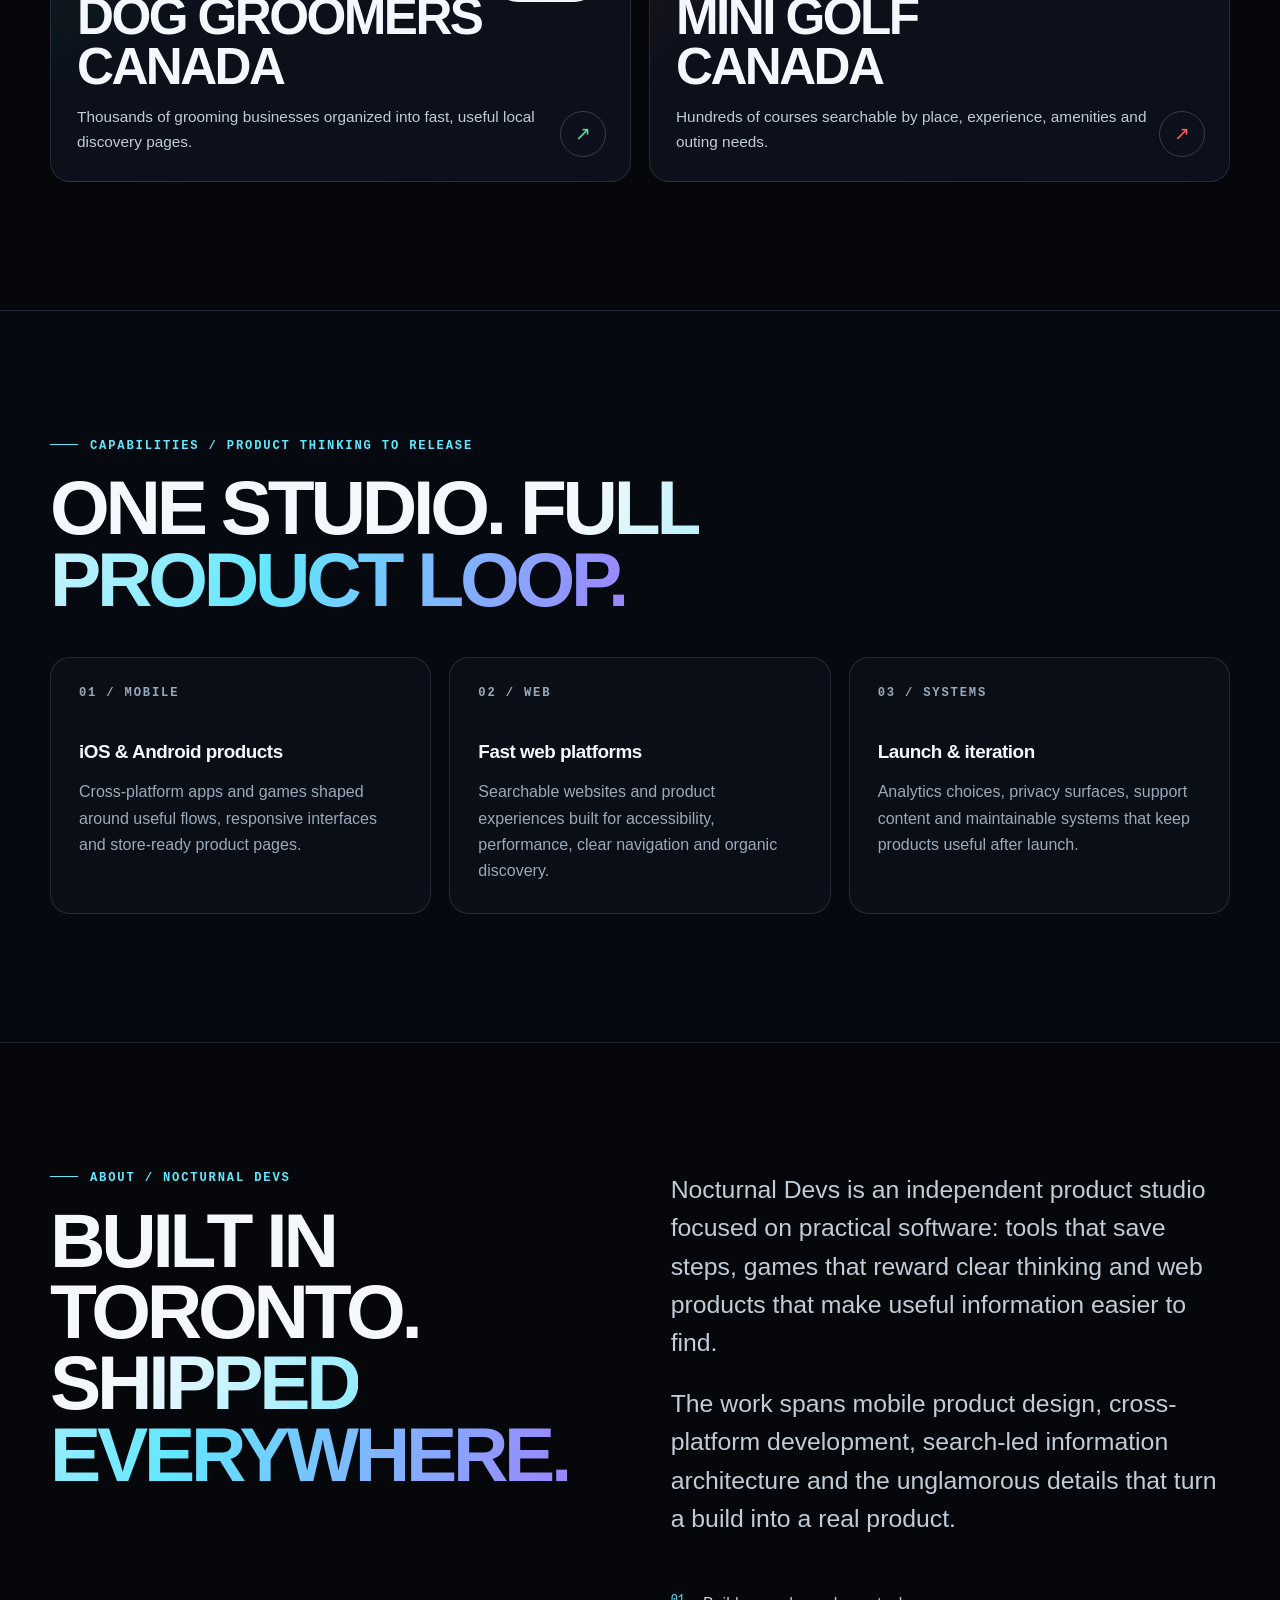
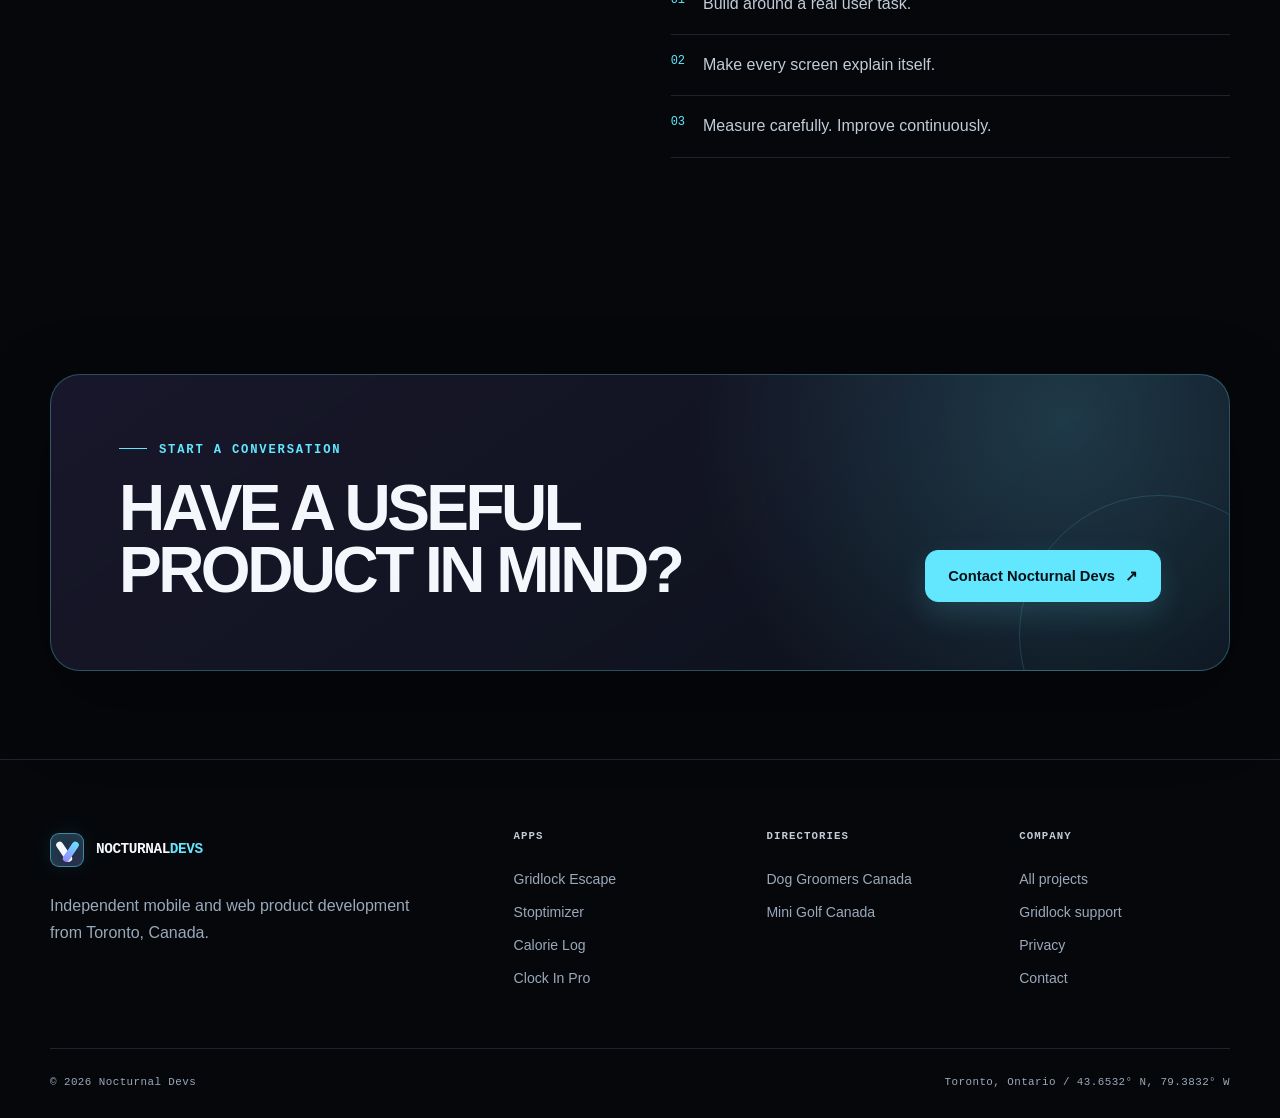
==== commit eea1c58a: "Overhaul Nocturnal Devs portfolio" ====
--- a/index.html
+++ b/index.html
@@ -1,348 +1,299 @@
-<!DOCTYPE html>
-<html lang="en">
-<head>
-    <meta charset="UTF-8">
-    <meta name="viewport" content="width=device-width, initial-scale=1.0">
-    <meta name="description" content="Nocturnal Devs - Expert web, mobile app, and Android development services in Toronto">
-    <title>Nocturnal Devs | Web & Mobile App Development</title>
-    <link rel="stylesheet" href="styles.css">
-    <link rel="preconnect" href="https://fonts.googleapis.com">
-    <link rel="preconnect" href="https://fonts.gstatic.com" crossorigin>
-    <link href="https://fonts.googleapis.com/css2?family=Inter:wght@300;400;500;600;700;800&family=Orbitron:wght@400;500;600;700;800;900&display=swap" rel="stylesheet">
-</head>
-<body>
-    <!-- Navigation -->
-    <nav class="navbar" id="navbar">
-        <div class="container">
-            <div class="nav-content">
-                <div class="logo">
-                    <span class="logo-text">Nocturnal<span class="highlight">Devs</span></span>
-                </div>
-                <div class="nav-links" id="navLinks">
-                    <a href="#home" class="nav-link">Home</a>
-                    <a href="#services" class="nav-link">Services</a>
-                    <a href="#about" class="nav-link">About</a>
-                    <a href="#contact" class="nav-link">Contact</a>
-                </div>
-                <div class="hamburger" id="hamburger">
-                    <span></span>
-                    <span></span>
-                    <span></span>
-                </div>
-            </div>
-        </div>
-    </nav>
-
-    <!-- Hero Section -->
-    <section class="hero" id="home">
-        <div class="hero-background">
-            <div class="gradient-orb orb-1"></div>
-            <div class="gradient-orb orb-2"></div>
-            <div class="gradient-orb orb-3"></div>
-        </div>
-        <div class="container">
-            <div class="hero-content">
-                <div class="hero-text">
-                    <h1 class="hero-title">
-                        <span class="title-line">Crafting Digital</span>
-                        <span class="title-line">Experiences in the</span>
-                        <span class="title-line highlight-text">Dark Hours</span>
-                    </h1>
-                    <p class="hero-subtitle">
-                        Expert web development, mobile apps, and Android solutions. 
-                        We transform your ideas into powerful digital realities.
-                    </p>
-                    <div class="hero-buttons">
-                        <a href="#contact" class="btn btn-primary">Get Started</a>
-                        <a href="#services" class="btn btn-secondary">Our Services</a>
-                    </div>
-                </div>
-                <div class="hero-image">
-                    <div class="image-container">
-                        <img src="images/nocturnal-coder.png" alt="Nocturnal Devs Developer" class="main-image">
-                        <div class="image-glow"></div>
-                    </div>
-                </div>
-            </div>
-        </div>
-        <div class="scroll-indicator">
-            <div class="mouse">
-                <div class="wheel"></div>
-            </div>
-        </div>
-    </section>
-
-    <!-- Services Section -->
-    <section class="services" id="services">
-        <div class="container">
-            <div class="section-header">
-                <h2 class="section-title">Our Services</h2>
-                <p class="section-subtitle">Comprehensive digital solutions tailored to your needs</p>
-            </div>
-            <div class="services-grid">
-                <div class="service-card" data-aos="fade-up">
-                    <div class="service-icon">
-                        <svg viewBox="0 0 24 24" fill="none" stroke="currentColor" stroke-width="2">
-                            <rect x="2" y="3" width="20" height="14" rx="2"/>
-                            <line x1="8" y1="21" x2="16" y2="21"/>
-                            <line x1="12" y1="17" x2="12" y2="21"/>
-                        </svg>
-                    </div>
-                    <h3 class="service-title">Web Development</h3>
-                    <p class="service-description">
-                        Custom websites and web applications built with modern technologies. 
-                        Responsive, fast, and SEO-optimized solutions.
-                    </p>
-                    <ul class="service-features">
-                        <li>Responsive Design</li>
-                        <li>E-commerce Solutions</li>
-                        <li>CMS Integration</li>
-                        <li>Performance Optimization</li>
-                    </ul>
-                </div>
-
-                <div class="service-card featured" data-aos="fade-up" data-aos-delay="100">
-                    <div class="featured-badge">SPECIALTY</div>
-                    <div class="service-icon">
-                        <svg viewBox="0 0 24 24" fill="none" stroke="currentColor" stroke-width="2">
-                            <rect x="5" y="2" width="14" height="20" rx="2"/>
-                            <line x1="12" y1="18" x2="12" y2="18"/>
-                        </svg>
-                    </div>
-                    <h3 class="service-title">Android Development</h3>
-                    <p class="service-description">
-                        Native Android applications with cutting-edge features. 
-                        Our specialty - delivering robust, scalable mobile solutions.
-                    </p>
-                    <ul class="service-features">
-                        <li>Native Android Apps</li>
-                        <li>Material Design UI</li>
-                        <li>Play Store Publishing</li>
-                        <li>App Maintenance & Updates</li>
-                    </ul>
-                </div>
-
-                <div class="service-card" data-aos="fade-up" data-aos-delay="200">
-                    <div class="service-icon">
-                        <svg viewBox="0 0 24 24" fill="none" stroke="currentColor" stroke-width="2">
-                            <rect x="7" y="2" width="10" height="20" rx="2"/>
-                            <line x1="11" y1="18" x2="13" y2="18"/>
-                        </svg>
-                    </div>
-                    <h3 class="service-title">Mobile Apps</h3>
-                    <p class="service-description">
-                        Cross-platform mobile applications for iOS and Android. 
-                        One codebase, multiple platforms, maximum reach.
-                    </p>
-                    <ul class="service-features">
-                        <li>Cross-Platform Development</li>
-                        <li>iOS & Android</li>
-                        <li>Real-time Features</li>
-                        <li>Cloud Integration</li>
-                    </ul>
-                </div>
-            </div>
-        </div>
-    </section>
-
-    <!-- About Section -->
-    <section class="about" id="about">
-        <div class="container">
-            <div class="about-content">
-                <div class="about-text" data-aos="fade-right">
-                    <h2 class="section-title">About Nocturnal Devs</h2>
-                    <p class="about-description">
-                        We're a team of passionate developers who thrive in the digital realm. 
-                        Our name reflects our dedication - we work tirelessly to bring your 
-                        vision to life, crafting elegant solutions that stand out in today's 
-                        competitive landscape.
-                    </p>
-                    <p class="about-description">
-                        Specializing in Android development, we combine technical expertise 
-                        with creative innovation to deliver applications that users love. 
-                        From concept to deployment, we're with you every step of the way.
-                    </p>
-                    <div class="stats-grid">
-                        <div class="stat-item">
-                            <div class="stat-number">50+</div>
-                            <div class="stat-label">Projects Completed</div>
-                        </div>
-                        <div class="stat-item">
-                            <div class="stat-number">100%</div>
-                            <div class="stat-label">Client Satisfaction</div>
-                        </div>
-                        <div class="stat-item">
-                            <div class="stat-number">24/7</div>
-                            <div class="stat-label">Support Available</div>
-                        </div>
-                    </div>
-                </div>
-                <div class="about-features" data-aos="fade-left">
-                    <div class="feature-item">
-                        <div class="feature-icon">✨</div>
-                        <div class="feature-content">
-                            <h4>Modern Technologies</h4>
-                            <p>We use the latest tools and frameworks to ensure your project is future-proof</p>
-                        </div>
-                    </div>
-                    <div class="feature-item">
-                        <div class="feature-icon">🚀</div>
-                        <div class="feature-content">
-                            <h4>Fast Delivery</h4>
-                            <p>Efficient workflows and agile methodology mean quick turnaround times</p>
-                        </div>
-                    </div>
-                    <div class="feature-item">
-                        <div class="feature-icon">💎</div>
-                        <div class="feature-content">
-                            <h4>Quality Focused</h4>
-                            <p>Every line of code is crafted with attention to detail and best practices</p>
-                        </div>
-                    </div>
-                    <div class="feature-item">
-                        <div class="feature-icon">🔒</div>
-                        <div class="feature-content">
-                            <h4>Secure Solutions</h4>
-                            <p>Security is built into every project from the ground up</p>
-                        </div>
-                    </div>
-                </div>
-            </div>
-        </div>
-    </section>
-
-    <!-- Contact Section -->
-    <section class="contact" id="contact">
-        <div class="container">
-            <div class="section-header">
-                <h2 class="section-title">Get In Touch</h2>
-                <p class="section-subtitle">Let's discuss your next project</p>
-            </div>
-            <div class="contact-content">
-                <div class="contact-info" data-aos="fade-right">
-                    <div class="info-card">
-                        <div class="info-icon">
-                            <svg viewBox="0 0 24 24" fill="none" stroke="currentColor" stroke-width="2">
-                                <path d="M21 10c0 7-9 13-9 13s-9-6-9-13a9 9 0 0 1 18 0z"/>
-                                <circle cx="12" cy="10" r="3"/>
-                            </svg>
-                        </div>
-                        <div class="info-content">
-                            <h4>Location</h4>
-                            <p>419 Markham Rd M1J3E1</p>
-                            <p>Toronto, Ontario</p>
-                        </div>
-                    </div>
-
-                    <div class="info-card">
-                        <div class="info-icon">
-                            <svg viewBox="0 0 24 24" fill="none" stroke="currentColor" stroke-width="2">
-                                <path d="M4 4h16c1.1 0 2 .9 2 2v12c0 1.1-.9 2-2 2H4c-1.1 0-2-.9-2-2V6c0-1.1.9-2 2-2z"/>
-                                <polyline points="22,6 12,13 2,6"/>
-                            </svg>
-                        </div>
-                        <div class="info-content">
-                            <h4>Email</h4>
-                            <a href="mailto:nocturnaldevs@gmail.com">nocturnaldevs@gmail.com</a>
-                        </div>
-                    </div>
-
-                    <div class="info-card">
-                        <div class="info-icon">
-                            <svg viewBox="0 0 24 24" fill="none" stroke="currentColor" stroke-width="2">
-                                <path d="M22 16.92v3a2 2 0 0 1-2.18 2 19.79 19.79 0 0 1-8.63-3.07 19.5 19.5 0 0 1-6-6 19.79 19.79 0 0 1-3.07-8.67A2 2 0 0 1 4.11 2h3a2 2 0 0 1 2 1.72 12.84 12.84 0 0 0 .7 2.81 2 2 0 0 1-.45 2.11L8.09 9.91a16 16 0 0 0 6 6l1.27-1.27a2 2 0 0 1 2.11-.45 12.84 12.84 0 0 0 2.81.7A2 2 0 0 1 22 16.92z"/>
-                            </svg>
-                        </div>
-                        <div class="info-content">
-                            <h4>Phone</h4>
-                            <a href="tel:4373662920">(437) 366-2920</a>
-                        </div>
-                    </div>
-
-                    <div class="info-card">
-                        <div class="info-icon">
-                            <svg viewBox="0 0 24 24" fill="none" stroke="currentColor" stroke-width="2">
-                                <circle cx="12" cy="12" r="10"/>
-                                <polyline points="12 6 12 12 16 14"/>
-                            </svg>
-                        </div>
-                        <div class="info-content">
-                            <h4>Business Hours</h4>
-                            <p>Monday - Friday</p>
-                            <p>9:00 AM - 5:00 PM</p>
-                        </div>
-                    </div>
-                </div>
-
-                <div class="contact-form-container" data-aos="fade-left">
-                    <form class="contact-form" id="contactForm">
-                        <div class="form-group">
-                            <label for="name">Your Name</label>
-                            <input type="text" id="name" name="name" required>
-                        </div>
-                        <div class="form-group">
-                            <label for="email">Your Email</label>
-                            <input type="email" id="email" name="email" required>
-                        </div>
-                        <div class="form-group">
-                            <label for="phone">Phone Number</label>
-                            <input type="tel" id="phone" name="phone">
-                        </div>
-                        <div class="form-group">
-                            <label for="service">Service Interested In</label>
-                            <select id="service" name="service" required>
-                                <option value="">Select a service</option>
-                                <option value="web">Web Development</option>
-                                <option value="android">Android Development</option>
-                                <option value="mobile">Mobile Apps</option>
-                                <option value="other">Other</option>
-                            </select>
-                        </div>
-                        <div class="form-group">
-                            <label for="message">Your Message</label>
-                            <textarea id="message" name="message" rows="5" required></textarea>
-                        </div>
-                        <button type="submit" class="btn btn-primary btn-full">Send Message</button>
-                    </form>
-                </div>
-            </div>
-        </div>
-    </section>
-
-    <!-- Footer -->
-    <footer class="footer">
-        <div class="container">
-            <div class="footer-content">
-                <div class="footer-logo">
-                    <span class="logo-text">Nocturnal<span class="highlight">Devs</span></span>
-                    <p class="footer-tagline">Crafting digital excellence, one project at a time.</p>
-                </div>
-                <div class="footer-links">
-                    <div class="footer-column">
-                        <h4>Services</h4>
-                        <ul>
-                            <li><a href="#services">Web Development</a></li>
-                            <li><a href="#services">Android Apps</a></li>
-                            <li><a href="#services">Mobile Apps</a></li>
-                        </ul>
-                    </div>
-                    <div class="footer-column">
-                        <h4>Company</h4>
-                        <ul>
-                            <li><a href="#about">About Us</a></li>
-                            <li><a href="#contact">Contact</a></li>
-                            <li><a href="#services">Our Work</a></li>
-                            <li><a href="privacy-policy/">Privacy Policy</a></li>
-                        </ul>
-                    </div>
-                </div>
-            </div>
-            <div class="footer-bottom">
-                <p>&copy; 2026 Nocturnal Devs. All rights reserved.</p>
-            </div>
-        </div>
-    </footer>
-
-    <script src="script.js"></script>
-</body>
-</html>
+<!doctype html>
+<html lang="en-CA">
+<head>
+  <meta charset="utf-8">
+  <meta name="viewport" content="width=device-width, initial-scale=1">
+  <title>Nocturnal Devs | iOS, Android &amp; Web App Development</title>
+  <meta name="description" content="Nocturnal Devs builds mobile apps, games and fast web products for iOS, Android and the web. Explore our apps, directories and developer portfolio.">
+  <meta name="theme-color" content="#05070b">
+  <link rel="icon" href="/assets/brand/favicon.png" type="image/png">
+  <link rel="canonical" href="https://www.nocturnaldevs.com/">
+  <link rel="stylesheet" href="/styles.css">
+  <meta property="og:site_name" content="Nocturnal Devs">
+  <meta property="og:type" content="website">
+  <meta property="og:locale" content="en_CA">
+  <meta property="og:title" content="Nocturnal Devs | Apps, Games &amp; Web Products">
+  <meta property="og:description" content="Independent product development for iOS, Android and the web, built in Toronto.">
+  <meta property="og:url" content="https://www.nocturnaldevs.com/">
+  <meta property="og:image" content="https://www.nocturnaldevs.com/assets/brand/nocturnal-devs-og.png">
+  <meta property="og:image:width" content="1200">
+  <meta property="og:image:height" content="630">
+  <meta property="og:image:alt" content="Nocturnal Devs apps, games and web products">
+  <meta name="twitter:card" content="summary_large_image">
+  <script type="application/ld+json">
+  {
+    "@context": "https://schema.org",
+    "@graph": [
+      {
+        "@type": "Organization",
+        "@id": "https://www.nocturnaldevs.com/#organization",
+        "name": "Nocturnal Devs",
+        "url": "https://www.nocturnaldevs.com/",
+        "email": "nocturnaldevs@gmail.com",
+        "telephone": "+1-437-366-2920",
+        "address": {
+          "@type": "PostalAddress",
+          "streetAddress": "419 Markham Road",
+          "addressLocality": "Toronto",
+          "addressRegion": "ON",
+          "postalCode": "M1J 3E1",
+          "addressCountry": "CA"
+        },
+        "sameAs": [
+          "https://stoptimizer.app/",
+          "https://www.calorielog.app/",
+          "https://www.clockinpro.app/",
+          "https://doggroomerscanada.ca/",
+          "https://minigolfcanada.ca/"
+        ]
+      },
+      {
+        "@type": "WebSite",
+        "@id": "https://www.nocturnaldevs.com/#website",
+        "url": "https://www.nocturnaldevs.com/",
+        "name": "Nocturnal Devs",
+        "publisher": { "@id": "https://www.nocturnaldevs.com/#organization" },
+        "inLanguage": "en-CA"
+      },
+      {
+        "@type": "WebPage",
+        "@id": "https://www.nocturnaldevs.com/#webpage",
+        "url": "https://www.nocturnaldevs.com/",
+        "name": "Nocturnal Devs | iOS, Android & Web App Development",
+        "isPartOf": { "@id": "https://www.nocturnaldevs.com/#website" },
+        "about": { "@id": "https://www.nocturnaldevs.com/#organization" },
+        "inLanguage": "en-CA"
+      }
+    ]
+  }
+  </script>
+  <script src="/script.js" defer></script>
+</head>
+<body>
+  <a class="skip-link" href="#main-content">Skip to main content</a>
+  <header class="site-header">
+    <div class="container nav-shell">
+      <a class="brand" href="/" aria-label="Nocturnal Devs home">
+        <span class="brand-mark" aria-hidden="true"></span>
+        <span class="brand-wordmark">NOCTURNAL<span>DEVS</span></span>
+      </a>
+      <button class="nav-toggle" type="button" aria-expanded="false" aria-controls="primary-navigation" aria-label="Open navigation"><span></span></button>
+      <nav class="primary-nav" id="primary-navigation" aria-label="Primary navigation">
+        <a href="/" aria-current="page">Home</a>
+        <a href="/projects/">Projects</a>
+        <a href="/#apps">Apps</a>
+        <a href="/#directories">Directories</a>
+        <a class="nav-cta" href="/contact/">Contact</a>
+      </nav>
+    </div>
+  </header>
+
+  <main id="main-content">
+    <section class="hero">
+      <div class="container hero-grid">
+        <div class="hero-copy" data-reveal>
+          <p class="eyebrow">Toronto / Independent product studio</p>
+          <h1 class="display-title">Mobile apps, games <span class="accent">&amp; web products.</span></h1>
+          <p class="hero-lead">Nocturnal Devs designs, builds and ships useful software for iOS, Android and the web—from route-planning and health tools to games and nationwide directories.</p>
+          <div class="button-row">
+            <a class="button button-primary" href="/projects/">Explore the work <span aria-hidden="true">↗</span></a>
+            <a class="button" href="/projects/gridlock-escape/">Meet Gridlock Escape</a>
+          </div>
+        </div>
+
+        <aside class="hero-console" aria-label="Nocturnal Devs portfolio status" data-reveal>
+          <div class="console-top">
+            <span>product_stack.nd</span>
+            <span class="window-dots" aria-hidden="true"><i></i><i></i><i></i></span>
+          </div>
+          <div class="console-body">
+            <div class="console-line"><span class="console-key">mobile</span><span class="console-value">iOS + Android</span><span class="status">shipping</span></div>
+            <div class="console-line"><span class="console-key">web</span><span class="console-value">Search-first platforms</span><span class="status">live</span></div>
+            <div class="console-line"><span class="console-key">game</span><span class="console-value">Gridlock Escape</span><span class="status">building</span></div>
+          </div>
+          <div class="signal-strip" aria-label="Portfolio summary">
+            <div class="signal"><strong>04</strong><span>App products</span></div>
+            <div class="signal"><strong>02</strong><span>Directories</span></div>
+            <div class="signal"><strong>03</strong><span>Platforms</span></div>
+          </div>
+        </aside>
+      </div>
+    </section>
+
+    <section class="section surface-section" id="apps">
+      <div class="container">
+        <div class="section-heading-row" data-reveal>
+          <div>
+            <p class="eyebrow">Selected work / Apps + game</p>
+            <h2 class="section-title">Products built to <span class="accent">earn a place</span> on your screen.</h2>
+          </div>
+          <a class="text-link" href="/projects/">View all projects</a>
+        </div>
+
+        <div class="project-grid">
+          <a class="project-card large" style="--card-rgb: 255, 200, 50" href="/projects/gridlock-escape/" data-reveal>
+            <div class="project-card-content">
+              <div class="project-meta"><span>Game / iOS + Android</span><span class="project-index">01</span></div>
+              <h3>Gridlock Escape</h3>
+              <p>Slide the cars. Clear the lane. Free the red car through 32 traffic-block puzzles.</p>
+              <div class="tag-row"><span class="tag">Puzzle game</span><span class="tag">Coming soon</span></div>
+            </div>
+            <div class="project-visual phone-mini"><img src="/assets/projects/gridlock-escape/gameplay.png" width="1008" height="2244" alt="Gridlock Escape campaign home screen" fetchpriority="high"></div>
+            <span class="project-card-arrow" aria-hidden="true">↗</span>
+          </a>
+
+          <a class="project-card" style="--card-rgb: 156, 131, 255" href="/projects/stoptimizer/" data-reveal>
+            <div class="project-card-content">
+              <div class="project-meta"><span>Route planning</span><span class="project-index">02</span></div>
+              <h3>Stoptimizer</h3>
+              <p>Turn a long address list into a smarter stop order before the road gets busy.</p>
+            </div>
+            <div class="project-visual"><img src="/assets/projects/stoptimizer/logo.png" width="136" height="132" alt="Stoptimizer logo" loading="lazy"></div>
+            <span class="project-card-arrow" aria-hidden="true">↗</span>
+          </a>
+
+          <a class="project-card" style="--card-rgb: 71, 225, 145" href="/projects/calorie-log/" data-reveal>
+            <div class="project-card-content">
+              <div class="project-meta"><span>Health + nutrition</span><span class="project-index">03</span></div>
+              <h3>Calorie Log</h3>
+              <p>A local-first calorie tracker with meal photos, barcode scans, goals and progress insights.</p>
+            </div>
+            <div class="project-visual"><img src="/assets/projects/calorie-log/app-icon.png" width="512" height="512" alt="Calorie Log app icon" loading="lazy"></div>
+            <span class="project-card-arrow" aria-hidden="true">↗</span>
+          </a>
+
+          <a class="project-card" style="--card-rgb: 87, 118, 255" href="/projects/clock-in-pro/" data-reveal>
+            <div class="project-card-content">
+              <div class="project-meta"><span>Work + time</span><span class="project-index">04</span></div>
+              <h3>Clock In Pro</h3>
+              <p>Track shifts, breaks, overtime and earnings estimates across multiple work profiles.</p>
+            </div>
+            <div class="project-visual"><img src="/assets/projects/clock-in-pro/app-icon.png" width="512" height="512" alt="Clock In Pro app icon" loading="lazy"></div>
+            <span class="project-card-arrow" aria-hidden="true">↗</span>
+          </a>
+        </div>
+      </div>
+    </section>
+
+    <section class="section" id="directories">
+      <div class="container">
+        <div class="section-heading-row" data-reveal>
+          <div>
+            <p class="eyebrow">Search products / Canada-wide</p>
+            <h2 class="section-title">Directories designed for <span class="accent">discovery.</span></h2>
+          </div>
+        </div>
+        <div class="project-grid">
+          <a class="project-card wide" style="--card-rgb: 94, 220, 168" href="/projects/dog-groomers-canada/" data-reveal>
+            <div class="project-card-content">
+              <div class="project-meta"><span>Pet care directory</span><span class="project-index">05</span></div>
+              <h3>Dog Groomers Canada</h3>
+              <p>Thousands of grooming businesses organized into fast, useful local discovery pages.</p>
+            </div>
+            <div class="project-visual"><img src="/assets/projects/dog-groomers-canada/logo.png" width="512" height="512" alt="Dog Groomers Canada logo" loading="lazy"></div>
+            <span class="project-card-arrow" aria-hidden="true">↗</span>
+          </a>
+
+          <a class="project-card wide" style="--card-rgb: 255, 91, 94" href="/projects/mini-golf-canada/" data-reveal>
+            <div class="project-card-content">
+              <div class="project-meta"><span>Recreation directory</span><span class="project-index">06</span></div>
+              <h3>Mini Golf Canada</h3>
+              <p>Hundreds of courses searchable by place, experience, amenities and outing needs.</p>
+            </div>
+            <div class="project-visual"><img src="/assets/projects/mini-golf-canada/logo.svg" width="512" height="512" alt="Mini Golf Canada logo" loading="lazy"></div>
+            <span class="project-card-arrow" aria-hidden="true">↗</span>
+          </a>
+        </div>
+      </div>
+    </section>
+
+    <section class="section surface-section" id="capabilities">
+      <div class="container">
+        <div class="section-heading-row" data-reveal>
+          <div>
+            <p class="eyebrow">Capabilities / Product thinking to release</p>
+            <h2 class="section-title">One studio. <span class="accent">Full product loop.</span></h2>
+          </div>
+        </div>
+        <div class="capability-grid">
+          <article class="capability-card" data-reveal>
+            <p class="mono-label">01 / Mobile</p>
+            <h3>iOS &amp; Android products</h3>
+            <p>Cross-platform apps and games shaped around useful flows, responsive interfaces and store-ready product pages.</p>
+          </article>
+          <article class="capability-card" data-reveal>
+            <p class="mono-label">02 / Web</p>
+            <h3>Fast web platforms</h3>
+            <p>Searchable websites and product experiences built for accessibility, performance, clear navigation and organic discovery.</p>
+          </article>
+          <article class="capability-card" data-reveal>
+            <p class="mono-label">03 / Systems</p>
+            <h3>Launch &amp; iteration</h3>
+            <p>Analytics choices, privacy surfaces, support content and maintainable systems that keep products useful after launch.</p>
+          </article>
+        </div>
+      </div>
+    </section>
+
+    <section class="section" id="about">
+      <div class="container manifesto">
+        <div data-reveal>
+          <p class="eyebrow">About / Nocturnal Devs</p>
+          <h2 class="section-title">Built in Toronto. <span class="accent">Shipped everywhere.</span></h2>
+        </div>
+        <div class="manifesto-copy" data-reveal>
+          <p>Nocturnal Devs is an independent product studio focused on practical software: tools that save steps, games that reward clear thinking and web products that make useful information easier to find.</p>
+          <p>The work spans mobile product design, cross-platform development, search-led information architecture and the unglamorous details that turn a build into a real product.</p>
+          <ul class="manifesto-list">
+            <li><span>01</span>Build around a real user task.</li>
+            <li><span>02</span>Make every screen explain itself.</li>
+            <li><span>03</span>Measure carefully. Improve continuously.</li>
+          </ul>
+        </div>
+      </div>
+    </section>
+
+    <section class="section-tight">
+      <div class="container cta-panel" data-reveal>
+        <div>
+          <p class="eyebrow">Start a conversation</p>
+          <h2>Have a useful product in mind?</h2>
+        </div>
+        <a class="button button-primary" href="/contact/">Contact Nocturnal Devs <span aria-hidden="true">↗</span></a>
+      </div>
+    </section>
+  </main>
+
+  <footer class="site-footer">
+    <div class="container footer-top">
+      <div class="footer-intro">
+        <a class="brand" href="/" aria-label="Nocturnal Devs home"><span class="brand-mark" aria-hidden="true"></span><span class="brand-wordmark">NOCTURNAL<span>DEVS</span></span></a>
+        <p>Independent mobile and web product development from Toronto, Canada.</p>
+      </div>
+      <nav class="footer-group" aria-label="App projects">
+        <h2>Apps</h2>
+        <a href="/projects/gridlock-escape/">Gridlock Escape</a>
+        <a href="/projects/stoptimizer/">Stoptimizer</a>
+        <a href="/projects/calorie-log/">Calorie Log</a>
+        <a href="/projects/clock-in-pro/">Clock In Pro</a>
+      </nav>
+      <nav class="footer-group" aria-label="Directory projects">
+        <h2>Directories</h2>
+        <a href="/projects/dog-groomers-canada/">Dog Groomers Canada</a>
+        <a href="/projects/mini-golf-canada/">Mini Golf Canada</a>
+      </nav>
+      <nav class="footer-group" aria-label="Company links">
+        <h2>Company</h2>
+        <a href="/projects/">All projects</a>
+        <a href="/support/gridlock-escape/">Gridlock support</a>
+        <a href="/privacy-policy/">Privacy</a>
+        <a href="/contact/">Contact</a>
+      </nav>
+    </div>
+    <div class="container footer-bottom">
+      <span>© <span data-current-year>2026</span> Nocturnal Devs</span>
+      <span>Toronto, Ontario / 43.6532° N, 79.3832° W</span>
+    </div>
+  </footer>
+</body>
+</html>
--- a/styles.css
+++ b/styles.css
@@ -1,1041 +1,1713 @@
-/* ========== GLOBAL STYLES ========== */
-* {
-    margin: 0;
-    padding: 0;
-    box-sizing: border-box;
-}
-
-:root {
-    /* Colors */
-    --bg-primary: #0a0a0f;
-    --bg-secondary: #131318;
-    --bg-card: #1a1a24;
-    --accent-primary: #6366f1;
-    --accent-secondary: #8b5cf6;
-    --accent-tertiary: #ec4899;
-    --text-primary: #ffffff;
-    --text-secondary: #a1a1aa;
-    --text-muted: #71717a;
-    --border-color: #27272a;
-    --success: #10b981;
-    --warning: #f59e0b;
-    
-    /* Gradients */
-    --gradient-primary: linear-gradient(135deg, #6366f1 0%, #8b5cf6 50%, #ec4899 100%);
-    --gradient-dark: linear-gradient(180deg, #0a0a0f 0%, #131318 100%);
-    --gradient-card: linear-gradient(135deg, rgba(99, 102, 241, 0.1) 0%, rgba(139, 92, 246, 0.1) 100%);
-    
-    /* Shadows */
-    --shadow-sm: 0 2px 8px rgba(0, 0, 0, 0.3);
-    --shadow-md: 0 4px 16px rgba(0, 0, 0, 0.4);
-    --shadow-lg: 0 8px 32px rgba(0, 0, 0, 0.5);
-    --shadow-glow: 0 0 40px rgba(99, 102, 241, 0.3);
-    
-    /* Spacing */
-    --spacing-xs: 0.5rem;
-    --spacing-sm: 1rem;
-    --spacing-md: 2rem;
-    --spacing-lg: 4rem;
-    --spacing-xl: 6rem;
-    
-    /* Typography */
-    --font-primary: 'Inter', -apple-system, BlinkMacSystemFont, 'Segoe UI', sans-serif;
-    --font-display: 'Orbitron', monospace;
-    
-    /* Transitions */
-    --transition-fast: 0.2s ease;
-    --transition-base: 0.3s ease;
-    --transition-slow: 0.5s ease;
-}
-
-html {
-    scroll-behavior: smooth;
-}
-
-body {
-    font-family: var(--font-primary);
-    background: var(--bg-primary);
-    color: var(--text-primary);
-    line-height: 1.6;
-    overflow-x: hidden;
-}
-
-.container {
-    max-width: 1200px;
-    margin: 0 auto;
-    padding: 0 var(--spacing-md);
-}
-
-/* ========== NAVIGATION ========== */
-.navbar {
-    position: fixed;
-    top: 0;
-    left: 0;
-    right: 0;
-    background: rgba(10, 10, 15, 0.8);
-    backdrop-filter: blur(20px);
-    border-bottom: 1px solid var(--border-color);
-    z-index: 1000;
-    transition: all var(--transition-base);
-}
-
-.navbar.scrolled {
-    background: rgba(10, 10, 15, 0.95);
-    box-shadow: var(--shadow-md);
-}
-
-.nav-content {
-    display: flex;
-    justify-content: space-between;
-    align-items: center;
-    padding: 1.2rem 0;
-}
-
-.logo-text {
-    font-family: var(--font-display);
-    font-size: 1.5rem;
-    font-weight: 700;
-    letter-spacing: 1px;
-}
-
-.logo {
-    color: var(--text-primary);
-    text-decoration: none;
-}
-
-.logo-text .highlight {
-    background: var(--gradient-primary);
-    -webkit-background-clip: text;
-    -webkit-text-fill-color: transparent;
-    background-clip: text;
-}
-
-.nav-links {
-    display: flex;
-    gap: var(--spacing-md);
-}
-
-.nav-link {
-    color: var(--text-secondary);
-    text-decoration: none;
-    font-weight: 500;
-    transition: all var(--transition-base);
-    position: relative;
-    padding: 0.5rem 0;
-}
-
-.nav-link::after {
-    content: '';
-    position: absolute;
-    bottom: 0;
-    left: 0;
-    width: 0;
-    height: 2px;
-    background: var(--gradient-primary);
-    transition: width var(--transition-base);
-}
-
-.nav-link:hover {
-    color: var(--text-primary);
-}
-
-.nav-link:hover::after {
-    width: 100%;
-}
-
-.hamburger {
-    display: none;
-    flex-direction: column;
-    gap: 5px;
-    cursor: pointer;
-    z-index: 1001;
-}
-
-.hamburger span {
-    width: 25px;
-    height: 3px;
-    background: var(--text-primary);
-    border-radius: 2px;
-    transition: all var(--transition-base);
-}
-
-/* ========== HERO SECTION ========== */
-.hero {
-    position: relative;
-    min-height: 100vh;
-    display: flex;
-    align-items: center;
-    justify-content: center;
-    padding-top: 80px;
-    overflow: hidden;
-}
-
-.hero-background {
-    position: absolute;
-    top: 0;
-    left: 0;
-    right: 0;
-    bottom: 0;
-    z-index: 0;
-}
-
-.gradient-orb {
-    position: absolute;
-    border-radius: 50%;
-    filter: blur(80px);
-    opacity: 0.3;
-    animation: float 20s ease-in-out infinite;
-}
-
-.orb-1 {
-    width: 500px;
-    height: 500px;
-    background: var(--accent-primary);
-    top: -200px;
-    right: -100px;
-}
-
-.orb-2 {
-    width: 400px;
-    height: 400px;
-    background: var(--accent-secondary);
-    bottom: -150px;
-    left: -100px;
-    animation-delay: -5s;
-}
-
-.orb-3 {
-    width: 300px;
-    height: 300px;
-    background: var(--accent-tertiary);
-    top: 50%;
-    left: 50%;
-    transform: translate(-50%, -50%);
-    animation-delay: -10s;
-}
-
-@keyframes float {
-    0%, 100% { transform: translate(0, 0) scale(1); }
-    33% { transform: translate(50px, -50px) scale(1.1); }
-    66% { transform: translate(-50px, 50px) scale(0.9); }
-}
-
-.hero-content {
-    position: relative;
-    z-index: 1;
-    display: grid;
-    grid-template-columns: 1fr 1fr;
-    gap: var(--spacing-lg);
-    align-items: center;
-    padding: var(--spacing-lg) 0;
-}
-
-.hero-text {
-    animation: fadeInUp 1s ease;
-}
-
-.hero-title {
-    font-family: var(--font-display);
-    font-size: clamp(2.5rem, 5vw, 4rem);
-    font-weight: 800;
-    line-height: 1.1;
-    margin-bottom: var(--spacing-md);
-}
-
-.title-line {
-    display: block;
-}
-
-.highlight-text {
-    background: var(--gradient-primary);
-    -webkit-background-clip: text;
-    -webkit-text-fill-color: transparent;
-    background-clip: text;
-}
-
-.hero-subtitle {
-    font-size: 1.125rem;
-    color: var(--text-secondary);
-    margin-bottom: var(--spacing-md);
-    max-width: 500px;
-}
-
-.hero-buttons {
-    display: flex;
-    gap: var(--spacing-sm);
-    flex-wrap: wrap;
-}
-
-.btn {
-    padding: 0.875rem 2rem;
-    border-radius: 8px;
-    text-decoration: none;
-    font-weight: 600;
-    transition: all var(--transition-base);
-    cursor: pointer;
-    border: none;
-    font-size: 1rem;
-    display: inline-block;
-}
-
-.btn-primary {
-    background: var(--gradient-primary);
-    color: var(--text-primary);
-    box-shadow: 0 4px 16px rgba(99, 102, 241, 0.4);
-}
-
-.btn-primary:hover {
-    transform: translateY(-2px);
-    box-shadow: 0 8px 24px rgba(99, 102, 241, 0.6);
-}
-
-.btn-secondary {
-    background: transparent;
-    color: var(--text-primary);
-    border: 2px solid var(--accent-primary);
-}
-
-.btn-secondary:hover {
-    background: var(--accent-primary);
-    transform: translateY(-2px);
-}
-
-.btn-full {
-    width: 100%;
-}
-
-.hero-image {
-    animation: fadeInRight 1s ease;
-}
-
-.image-container {
-    position: relative;
-    max-width: 500px;
-    margin: 0 auto;
-}
-
-.main-image {
-    width: 100%;
-    height: auto;
-    border-radius: 16px;
-    position: relative;
-    z-index: 2;
-    animation: float 6s ease-in-out infinite;
-}
-
-.image-glow {
-    position: absolute;
-    top: 50%;
-    left: 50%;
-    transform: translate(-50%, -50%);
-    width: 80%;
-    height: 80%;
-    background: var(--gradient-primary);
-    border-radius: 50%;
-    filter: blur(60px);
-    opacity: 0.4;
-    z-index: 1;
-}
-
-.scroll-indicator {
-    position: absolute;
-    bottom: 40px;
-    left: 50%;
-    transform: translateX(-50%);
-    z-index: 1;
-}
-
-.mouse {
-    width: 26px;
-    height: 40px;
-    border: 2px solid var(--text-secondary);
-    border-radius: 20px;
-    display: flex;
-    justify-content: center;
-    padding-top: 8px;
-}
-
-.wheel {
-    width: 4px;
-    height: 8px;
-    background: var(--text-secondary);
-    border-radius: 2px;
-    animation: scroll 2s ease-in-out infinite;
-}
-
-@keyframes scroll {
-    0%, 100% { transform: translateY(0); opacity: 1; }
-    50% { transform: translateY(10px); opacity: 0; }
-}
-
-/* ========== SERVICES SECTION ========== */
-.services {
-    padding: var(--spacing-xl) 0;
-    background: var(--bg-secondary);
-}
-
-.section-header {
-    text-align: center;
-    margin-bottom: var(--spacing-lg);
-}
-
-.section-title {
-    font-family: var(--font-display);
-    font-size: clamp(2rem, 4vw, 3rem);
-    margin-bottom: var(--spacing-sm);
-    background: var(--gradient-primary);
-    -webkit-background-clip: text;
-    -webkit-text-fill-color: transparent;
-    background-clip: text;
-}
-
-.section-subtitle {
-    font-size: 1.125rem;
-    color: var(--text-secondary);
-}
-
-.services-grid {
-    display: grid;
-    grid-template-columns: repeat(auto-fit, minmax(300px, 1fr));
-    gap: var(--spacing-md);
-}
-
-.service-card {
-    background: var(--bg-card);
-    padding: var(--spacing-md);
-    border-radius: 16px;
-    border: 1px solid var(--border-color);
-    transition: all var(--transition-base);
-    position: relative;
-    overflow: hidden;
-}
-
-.service-card::before {
-    content: '';
-    position: absolute;
-    top: 0;
-    left: 0;
-    right: 0;
-    height: 3px;
-    background: var(--gradient-primary);
-    transform: scaleX(0);
-    transition: transform var(--transition-base);
-}
-
-.service-card:hover {
-    transform: translateY(-8px);
-    box-shadow: var(--shadow-lg);
-    border-color: var(--accent-primary);
-}
-
-.service-card:hover::before {
-    transform: scaleX(1);
-}
-
-.service-card.featured {
-    background: var(--gradient-card);
-    border: 2px solid var(--accent-primary);
-}
-
-.featured-badge {
-    position: absolute;
-    top: 20px;
-    right: 20px;
-    background: var(--gradient-primary);
-    color: var(--text-primary);
-    padding: 0.25rem 0.75rem;
-    border-radius: 20px;
-    font-size: 0.75rem;
-    font-weight: 700;
-    letter-spacing: 1px;
-}
-
-.service-icon {
-    width: 60px;
-    height: 60px;
-    background: var(--gradient-primary);
-    border-radius: 12px;
-    display: flex;
-    align-items: center;
-    justify-content: center;
-    margin-bottom: var(--spacing-sm);
-}
-
-.service-icon svg {
-    width: 32px;
-    height: 32px;
-    color: var(--text-primary);
-}
-
-.service-title {
-    font-size: 1.5rem;
-    margin-bottom: var(--spacing-sm);
-    font-weight: 700;
-}
-
-.service-description {
-    color: var(--text-secondary);
-    margin-bottom: var(--spacing-sm);
-}
-
-.service-features {
-    list-style: none;
-    margin-top: var(--spacing-sm);
-}
-
-.service-features li {
-    color: var(--text-secondary);
-    padding: 0.5rem 0;
-    border-bottom: 1px solid var(--border-color);
-    position: relative;
-    padding-left: 24px;
-}
-
-.service-features li:last-child {
-    border-bottom: none;
-}
-
-.service-features li::before {
-    content: '✓';
-    position: absolute;
-    left: 0;
-    color: var(--accent-primary);
-    font-weight: 700;
-}
-
-/* ========== ABOUT SECTION ========== */
-.about {
-    padding: var(--spacing-xl) 0;
-    background: var(--bg-primary);
-}
-
-.about-content {
-    display: grid;
-    grid-template-columns: 1fr 1fr;
-    gap: var(--spacing-lg);
-    align-items: start;
-}
-
-.about-description {
-    color: var(--text-secondary);
-    font-size: 1.125rem;
-    margin-bottom: var(--spacing-sm);
-    line-height: 1.8;
-}
-
-.stats-grid {
-    display: grid;
-    grid-template-columns: repeat(3, 1fr);
-    gap: var(--spacing-md);
-    margin-top: var(--spacing-md);
-}
-
-.stat-item {
-    text-align: center;
-    padding: var(--spacing-sm);
-    background: var(--bg-card);
-    border-radius: 12px;
-    border: 1px solid var(--border-color);
-}
-
-.stat-number {
-    font-family: var(--font-display);
-    font-size: 2rem;
-    font-weight: 700;
-    background: var(--gradient-primary);
-    -webkit-background-clip: text;
-    -webkit-text-fill-color: transparent;
-    background-clip: text;
-}
-
-.stat-label {
-    color: var(--text-secondary);
-    font-size: 0.875rem;
-    margin-top: 0.5rem;
-}
-
-.about-features {
-    display: flex;
-    flex-direction: column;
-    gap: var(--spacing-sm);
-}
-
-.feature-item {
-    display: flex;
-    gap: var(--spacing-sm);
-    padding: var(--spacing-sm);
-    background: var(--bg-card);
-    border-radius: 12px;
-    border: 1px solid var(--border-color);
-    transition: all var(--transition-base);
-}
-
-.feature-item:hover {
-    border-color: var(--accent-primary);
-    transform: translateX(8px);
-}
-
-.feature-icon {
-    font-size: 2rem;
-    flex-shrink: 0;
-}
-
-.feature-content h4 {
-    margin-bottom: 0.5rem;
-    font-size: 1.125rem;
-}
-
-.feature-content p {
-    color: var(--text-secondary);
-    font-size: 0.9rem;
-}
-
-/* ========== CONTACT SECTION ========== */
-.contact {
-    padding: var(--spacing-xl) 0;
-    background: var(--bg-secondary);
-}
-
-.contact-content {
-    display: grid;
-    grid-template-columns: 1fr 1fr;
-    gap: var(--spacing-lg);
-    margin-top: var(--spacing-lg);
-}
-
-.contact-info {
-    display: flex;
-    flex-direction: column;
-    gap: var(--spacing-sm);
-}
-
-.info-card {
-    display: flex;
-    gap: var(--spacing-sm);
-    padding: var(--spacing-md);
-    background: var(--bg-card);
-    border-radius: 12px;
-    border: 1px solid var(--border-color);
-    transition: all var(--transition-base);
-}
-
-.info-card:hover {
-    border-color: var(--accent-primary);
-    transform: translateX(8px);
-}
-
-.info-icon {
-    width: 50px;
-    height: 50px;
-    background: var(--gradient-primary);
-    border-radius: 10px;
-    display: flex;
-    align-items: center;
-    justify-content: center;
-    flex-shrink: 0;
-}
-
-.info-icon svg {
-    width: 24px;
-    height: 24px;
-    color: var(--text-primary);
-}
-
-.info-content h4 {
-    margin-bottom: 0.5rem;
-    font-size: 1.125rem;
-}
-
-.info-content p {
-    color: var(--text-secondary);
-    font-size: 0.9rem;
-}
-
-.info-content a {
-    color: var(--accent-primary);
-    text-decoration: none;
-    transition: color var(--transition-fast);
-}
-
-.info-content a:hover {
-    color: var(--accent-secondary);
-}
-
-.contact-form-container {
-    background: var(--bg-card);
-    padding: var(--spacing-md);
-    border-radius: 16px;
-    border: 1px solid var(--border-color);
-}
-
-.contact-form {
-    display: flex;
-    flex-direction: column;
-    gap: var(--spacing-sm);
-}
-
-.form-group {
-    display: flex;
-    flex-direction: column;
-    gap: 0.5rem;
-}
-
-.form-group label {
-    color: var(--text-secondary);
-    font-weight: 500;
-    font-size: 0.9rem;
-}
-
-.form-group input,
-.form-group select,
-.form-group textarea {
-    padding: 0.875rem;
-    background: var(--bg-secondary);
-    border: 1px solid var(--border-color);
-    border-radius: 8px;
-    color: var(--text-primary);
-    font-family: var(--font-primary);
-    font-size: 1rem;
-    transition: all var(--transition-base);
-}
-
-.form-group input:focus,
-.form-group select:focus,
-.form-group textarea:focus {
-    outline: none;
-    border-color: var(--accent-primary);
-    box-shadow: 0 0 0 3px rgba(99, 102, 241, 0.1);
-}
-
-.form-group textarea {
-    resize: vertical;
-    min-height: 120px;
-}
-
-/* ========== FOOTER ========== */
-.footer {
-    background: var(--bg-primary);
-    padding: var(--spacing-lg) 0 var(--spacing-md);
-    border-top: 1px solid var(--border-color);
-}
-
-.footer-content {
-    display: grid;
-    grid-template-columns: 2fr 1fr;
-    gap: var(--spacing-lg);
-    margin-bottom: var(--spacing-md);
-}
-
-.footer-logo .logo-text {
-    font-size: 1.75rem;
-}
-
-.footer-tagline {
-    color: var(--text-secondary);
-    margin-top: var(--spacing-sm);
-    max-width: 300px;
-}
-
-.footer-links {
-    display: grid;
-    grid-template-columns: repeat(2, 1fr);
-    gap: var(--spacing-md);
-}
-
-.footer-column h4 {
-    margin-bottom: var(--spacing-sm);
-    font-size: 1.125rem;
-}
-
-.footer-column ul {
-    list-style: none;
-}
-
-.footer-column li {
-    margin-bottom: 0.5rem;
-}
-
-.footer-column a {
-    color: var(--text-secondary);
-    text-decoration: none;
-    transition: color var(--transition-fast);
-}
-
-.footer-column a:hover {
-    color: var(--accent-primary);
-}
-
-.footer-bottom {
-    text-align: center;
-    padding-top: var(--spacing-md);
-    border-top: 1px solid var(--border-color);
-    color: var(--text-muted);
-}
-
-/* ========== LEGAL PAGES ========== */
-.legal-page {
-    min-height: 100vh;
-    padding: 8.5rem 0 5rem;
-    background:
-        radial-gradient(circle at 90% 4%, rgba(99, 102, 241, 0.18), transparent 28rem),
-        radial-gradient(circle at 5% 45%, rgba(139, 92, 246, 0.1), transparent 30rem),
-        var(--bg-primary);
-}
-
-.legal-shell {
-    max-width: 880px;
-}
-
-.legal-kicker {
-    margin-bottom: 0.75rem;
-    color: var(--accent-secondary);
-    font-family: var(--font-display);
-    font-size: 0.8rem;
-    font-weight: 700;
-    letter-spacing: 0.12em;
-    text-transform: uppercase;
-}
-
-.legal-title {
-    margin-bottom: 0.75rem;
-    font-family: var(--font-display);
-    font-size: clamp(2.25rem, 7vw, 4rem);
-    line-height: 1.1;
-}
-
-.legal-meta {
-    margin-bottom: 2.25rem;
-    color: var(--text-muted);
-}
-
-.legal-summary,
-.legal-section {
-    border: 1px solid var(--border-color);
-    border-radius: 16px;
-    background: rgba(26, 26, 36, 0.88);
-    box-shadow: var(--shadow-sm);
-}
-
-.legal-summary {
-    margin-bottom: 1.25rem;
-    padding: 1.5rem;
-    border-left: 4px solid var(--accent-primary);
-}
-
-.legal-summary strong {
-    display: block;
-    margin-bottom: 0.35rem;
-}
-
-.legal-content {
-    display: grid;
-    gap: 1.25rem;
-}
-
-.legal-section {
-    padding: 1.5rem;
-}
-
-.legal-section h2 {
-    margin-bottom: 0.8rem;
-    font-size: 1.25rem;
-}
-
-.legal-section h3 {
-    margin: 1.1rem 0 0.45rem;
-    font-size: 1rem;
-}
-
-.legal-section p + p,
-.legal-section ul + p,
-.legal-section p + ul {
-    margin-top: 0.8rem;
-}
-
-.legal-section p,
-.legal-section li,
-.legal-summary p {
-    color: var(--text-secondary);
-}
-
-.legal-section ul {
-    padding-left: 1.35rem;
-}
-
-.legal-section li + li {
-    margin-top: 0.45rem;
-}
-
-.legal-section a,
-.legal-summary a,
-.legal-back {
-    color: #a5b4fc;
-}
-
-.legal-section a:hover,
-.legal-summary a:hover,
-.legal-back:hover {
-    color: #c4b5fd;
-}
-
-.legal-contact {
-    display: grid;
-    gap: 0.35rem;
-    margin-top: 0.8rem;
-    font-style: normal;
-}
-
-.legal-back {
-    display: inline-flex;
-    margin-top: 2rem;
-    text-decoration: none;
-}
-
-/* ========== ANIMATIONS ========== */
-@keyframes fadeInUp {
-    from {
-        opacity: 0;
-        transform: translateY(30px);
-    }
-    to {
-        opacity: 1;
-        transform: translateY(0);
-    }
-}
-
-@keyframes fadeInRight {
-    from {
-        opacity: 0;
-        transform: translateX(30px);
-    }
-    to {
-        opacity: 1;
-        transform: translateX(0);
-    }
-}
-
-[data-aos] {
-    opacity: 0;
-    transition: opacity 0.8s ease, transform 0.8s ease;
-}
-
-[data-aos].aos-animate {
-    opacity: 1;
-}
-
-[data-aos="fade-up"] {
-    transform: translateY(30px);
-}
-
-[data-aos="fade-up"].aos-animate {
-    transform: translateY(0);
-}
-
-[data-aos="fade-right"] {
-    transform: translateX(-30px);
-}
-
-[data-aos="fade-right"].aos-animate {
-    transform: translateX(0);
-}
-
-[data-aos="fade-left"] {
-    transform: translateX(30px);
-}
-
-[data-aos="fade-left"].aos-animate {
-    transform: translateX(0);
-}
-
-/* ========== RESPONSIVE DESIGN ========== */
-@media (max-width: 968px) {
-    .hero-content,
-    .about-content,
-    .contact-content {
-        grid-template-columns: 1fr;
-    }
-    
-    .hero-image {
-        order: -1;
-    }
-    
-    .stats-grid {
-        grid-template-columns: repeat(3, 1fr);
-    }
-    
-    .footer-content {
-        grid-template-columns: 1fr;
-    }
-}
-
-@media (max-width: 768px) {
-    .nav-links {
-        position: fixed;
-        top: 0;
-        right: -100%;
-        width: 70%;
-        height: 100vh;
-        background: rgba(10, 10, 15, 0.98);
-        backdrop-filter: blur(20px);
-        flex-direction: column;
-        padding: 80px 2rem 2rem;
-        transition: right var(--transition-base);
-        border-left: 1px solid var(--border-color);
-    }
-    
-    .nav-links.active {
-        right: 0;
-    }
-    
-    .hamburger {
-        display: flex;
-    }
-    
-    .hamburger.active span:nth-child(1) {
-        transform: rotate(45deg) translate(5px, 5px);
-    }
-    
-    .hamburger.active span:nth-child(2) {
-        opacity: 0;
-    }
-    
-    .hamburger.active span:nth-child(3) {
-        transform: rotate(-45deg) translate(7px, -7px);
-    }
-    
-    .hero-buttons {
-        flex-direction: column;
-    }
-    
-    .btn {
-        width: 100%;
-        text-align: center;
-    }
-    
-    .services-grid {
-        grid-template-columns: 1fr;
-    }
-    
-    .stats-grid {
-        grid-template-columns: 1fr;
-    }
-}
-
-@media (max-width: 480px) {
-    :root {
-        --spacing-lg: 3rem;
-        --spacing-xl: 4rem;
-    }
-    
-    .hero-title {
-        font-size: 2rem;
-    }
-    
-    .section-title {
-        font-size: 1.75rem;
-    }
-    
-    .container {
-        padding: 0 1rem;
-    }
-}
+:root {
+  --ink: #05070b;
+  --ink-soft: #080c13;
+  --surface: #0d131d;
+  --surface-2: #111a27;
+  --surface-3: #172333;
+  --text: #f4f8fc;
+  --muted: #9aa9ba;
+  --muted-strong: #c1ccd7;
+  --line: rgba(159, 188, 215, 0.16);
+  --line-strong: rgba(159, 188, 215, 0.28);
+  --cyan: #62e7ff;
+  --cyan-soft: rgba(98, 231, 255, 0.14);
+  --violet: #9c83ff;
+  --violet-soft: rgba(156, 131, 255, 0.16);
+  --lime: #b8ff70;
+  --yellow: #ffc832;
+  --red: #ff5a68;
+  --shadow: 0 28px 80px rgba(0, 0, 0, 0.38);
+  --radius-sm: 12px;
+  --radius-md: 20px;
+  --radius-lg: 30px;
+  --container: min(1180px, calc(100% - 40px));
+  --font-sans: Inter, ui-sans-serif, -apple-system, BlinkMacSystemFont, "Segoe UI", sans-serif;
+  --font-display: "Arial Narrow", "Avenir Next Condensed", "Roboto Condensed", Arial, sans-serif;
+  --font-mono: "SFMono-Regular", Consolas, "Liberation Mono", monospace;
+}
+
+*,
+*::before,
+*::after {
+  box-sizing: border-box;
+}
+
+html {
+  scroll-behavior: smooth;
+  color-scheme: dark;
+}
+
+body {
+  min-width: 320px;
+  margin: 0;
+  overflow-x: hidden;
+  background:
+    radial-gradient(circle at 82% 8%, rgba(98, 231, 255, 0.08), transparent 28rem),
+    radial-gradient(circle at 18% 28%, rgba(156, 131, 255, 0.08), transparent 32rem),
+    var(--ink);
+  color: var(--text);
+  font-family: var(--font-sans);
+  line-height: 1.65;
+  text-rendering: optimizeLegibility;
+}
+
+body::before {
+  position: fixed;
+  inset: 0;
+  z-index: -2;
+  background-image:
+    linear-gradient(rgba(98, 231, 255, 0.035) 1px, transparent 1px),
+    linear-gradient(90deg, rgba(98, 231, 255, 0.035) 1px, transparent 1px);
+  background-size: 72px 72px;
+  mask-image: linear-gradient(to bottom, black, transparent 86%);
+  content: "";
+  pointer-events: none;
+}
+
+body::after {
+  position: fixed;
+  inset: 0;
+  z-index: -1;
+  background: linear-gradient(180deg, transparent, rgba(5, 7, 11, 0.45) 60%, var(--ink));
+  content: "";
+  pointer-events: none;
+}
+
+img {
+  display: block;
+  max-width: 100%;
+}
+
+a {
+  color: inherit;
+}
+
+button,
+input,
+textarea,
+select {
+  font: inherit;
+}
+
+button,
+a {
+  -webkit-tap-highlight-color: transparent;
+}
+
+:focus-visible {
+  outline: 3px solid var(--cyan);
+  outline-offset: 4px;
+}
+
+::selection {
+  background: var(--cyan);
+  color: var(--ink);
+}
+
+.skip-link {
+  position: fixed;
+  top: 12px;
+  left: 12px;
+  z-index: 9999;
+  padding: 10px 14px;
+  border-radius: 10px;
+  background: var(--text);
+  color: var(--ink);
+  font-weight: 800;
+  transform: translateY(-160%);
+  transition: transform 160ms ease;
+}
+
+.skip-link:focus {
+  transform: translateY(0);
+}
+
+.container {
+  width: var(--container);
+  margin-inline: auto;
+}
+
+.section {
+  position: relative;
+  padding: clamp(76px, 10vw, 132px) 0;
+}
+
+.section-tight {
+  padding: clamp(56px, 7vw, 88px) 0;
+}
+
+.surface-section {
+  border-block: 1px solid var(--line);
+  background: rgba(8, 12, 19, 0.72);
+}
+
+.eyebrow,
+.mono-label {
+  margin: 0 0 18px;
+  color: var(--cyan);
+  font-family: var(--font-mono);
+  font-size: 0.76rem;
+  font-weight: 800;
+  letter-spacing: 0.15em;
+  line-height: 1.3;
+  text-transform: uppercase;
+}
+
+.eyebrow::before {
+  display: inline-block;
+  width: 28px;
+  height: 1px;
+  margin: 0 12px 4px 0;
+  background: currentColor;
+  content: "";
+}
+
+.display-title,
+.section-title,
+.product-title,
+.legal-title {
+  margin: 0;
+  font-family: var(--font-display);
+  font-weight: 900;
+  letter-spacing: -0.055em;
+  line-height: 0.93;
+  text-transform: uppercase;
+}
+
+.display-title {
+  max-width: 960px;
+  font-size: clamp(3.6rem, 9.5vw, 8rem);
+}
+
+.display-title .accent,
+.section-title .accent,
+.product-title .accent {
+  background: linear-gradient(110deg, var(--text) 10%, var(--cyan) 52%, var(--violet));
+  -webkit-background-clip: text;
+  background-clip: text;
+  color: transparent;
+}
+
+.section-title {
+  max-width: 820px;
+  font-size: clamp(2.7rem, 6vw, 5.4rem);
+}
+
+.section-lead,
+.hero-lead,
+.product-lead {
+  max-width: 700px;
+  margin: 28px 0 0;
+  color: var(--muted-strong);
+  font-size: clamp(1.05rem, 2vw, 1.28rem);
+  line-height: 1.7;
+}
+
+.section-heading-row {
+  display: flex;
+  align-items: end;
+  justify-content: space-between;
+  gap: 32px;
+  margin-bottom: 42px;
+}
+
+.text-link {
+  display: inline-flex;
+  min-height: 44px;
+  align-items: center;
+  gap: 10px;
+  color: var(--cyan);
+  font-family: var(--font-mono);
+  font-size: 0.78rem;
+  font-weight: 800;
+  letter-spacing: 0.08em;
+  text-decoration: none;
+  text-transform: uppercase;
+}
+
+.text-link::after {
+  content: "↗";
+  transition: transform 160ms ease;
+}
+
+.text-link:hover::after {
+  transform: translate(3px, -3px);
+}
+
+.site-header {
+  position: fixed;
+  inset: 0 0 auto;
+  z-index: 1000;
+  border-bottom: 1px solid transparent;
+  transition: background 180ms ease, border-color 180ms ease;
+}
+
+.site-header.is-scrolled,
+.site-header.menu-open {
+  border-color: var(--line);
+  background: rgba(5, 7, 11, 0.88);
+  backdrop-filter: blur(22px);
+}
+
+.nav-shell {
+  display: flex;
+  min-height: 82px;
+  align-items: center;
+  justify-content: space-between;
+  gap: 24px;
+}
+
+.brand {
+  display: inline-flex;
+  min-height: 44px;
+  align-items: center;
+  gap: 12px;
+  color: var(--text);
+  font-family: var(--font-mono);
+  font-size: 0.9rem;
+  font-weight: 900;
+  letter-spacing: -0.03em;
+  text-decoration: none;
+}
+
+.brand-mark {
+  position: relative;
+  display: grid;
+  width: 34px;
+  height: 34px;
+  flex: 0 0 34px;
+  place-items: center;
+  overflow: hidden;
+  border: 1px solid rgba(98, 231, 255, 0.5);
+  border-radius: 9px;
+  background:
+    linear-gradient(145deg, rgba(98, 231, 255, 0.15), rgba(156, 131, 255, 0.17)),
+    var(--surface);
+  box-shadow: inset 0 0 22px rgba(98, 231, 255, 0.1), 0 0 22px rgba(98, 231, 255, 0.09);
+}
+
+.brand-mark::before,
+.brand-mark::after {
+  position: absolute;
+  width: 7px;
+  height: 23px;
+  border-radius: 4px;
+  background: var(--text);
+  content: "";
+}
+
+.brand-mark::before {
+  transform: rotate(-34deg) translateX(-4px);
+}
+
+.brand-mark::after {
+  background: linear-gradient(var(--cyan), var(--violet));
+  transform: rotate(34deg) translateX(4px);
+}
+
+.brand-wordmark span {
+  color: var(--cyan);
+}
+
+.primary-nav {
+  display: flex;
+  align-items: center;
+  gap: 4px;
+}
+
+.primary-nav a {
+  display: inline-flex;
+  min-height: 44px;
+  align-items: center;
+  padding: 8px 15px;
+  border-radius: 10px;
+  color: var(--muted-strong);
+  font-size: 0.91rem;
+  font-weight: 720;
+  text-decoration: none;
+  transition: background 160ms ease, color 160ms ease;
+}
+
+.primary-nav a:hover,
+.primary-nav a[aria-current="page"] {
+  background: rgba(255, 255, 255, 0.055);
+  color: var(--text);
+}
+
+.nav-cta {
+  margin-left: 6px;
+  border: 1px solid var(--line-strong);
+}
+
+.nav-toggle {
+  display: none;
+  width: 46px;
+  height: 46px;
+  padding: 0;
+  border: 1px solid var(--line);
+  border-radius: 12px;
+  background: var(--surface);
+  color: var(--text);
+}
+
+.nav-toggle span,
+.nav-toggle::before,
+.nav-toggle::after {
+  display: block;
+  width: 20px;
+  height: 2px;
+  margin: 4px auto;
+  background: currentColor;
+  content: "";
+  transition: transform 160ms ease, opacity 160ms ease;
+}
+
+.menu-open .nav-toggle span {
+  opacity: 0;
+}
+
+.menu-open .nav-toggle::before {
+  transform: translateY(6px) rotate(45deg);
+}
+
+.menu-open .nav-toggle::after {
+  transform: translateY(-6px) rotate(-45deg);
+}
+
+.hero {
+  position: relative;
+  padding: clamp(150px, 18vw, 220px) 0 clamp(88px, 12vw, 150px);
+}
+
+.hero::before {
+  position: absolute;
+  top: 130px;
+  right: -180px;
+  width: min(54vw, 760px);
+  aspect-ratio: 1;
+  border: 1px solid rgba(98, 231, 255, 0.12);
+  border-radius: 50%;
+  box-shadow: inset 0 0 80px rgba(98, 231, 255, 0.025);
+  content: "";
+}
+
+.hero-grid {
+  position: relative;
+  display: grid;
+  grid-template-columns: minmax(0, 1.18fr) minmax(300px, 0.82fr);
+  align-items: end;
+  gap: clamp(42px, 7vw, 92px);
+}
+
+.hero-copy {
+  position: relative;
+  z-index: 1;
+}
+
+.hero-lead {
+  max-width: 650px;
+}
+
+.button-row {
+  display: flex;
+  flex-wrap: wrap;
+  gap: 12px;
+  margin-top: 34px;
+}
+
+.button {
+  display: inline-flex;
+  min-height: 52px;
+  align-items: center;
+  justify-content: center;
+  gap: 10px;
+  padding: 12px 22px;
+  border: 1px solid var(--line-strong);
+  border-radius: 13px;
+  background: rgba(255, 255, 255, 0.035);
+  color: var(--text);
+  font-size: 0.92rem;
+  font-weight: 820;
+  text-decoration: none;
+  transition: transform 160ms ease, border-color 160ms ease, background 160ms ease;
+}
+
+.button:hover {
+  transform: translateY(-2px);
+  border-color: rgba(98, 231, 255, 0.54);
+  background: var(--cyan-soft);
+}
+
+.button-primary {
+  border-color: var(--cyan);
+  background: var(--cyan);
+  color: #061016;
+  box-shadow: 0 12px 30px rgba(98, 231, 255, 0.15);
+}
+
+.button-primary:hover {
+  background: #94efff;
+  color: #061016;
+}
+
+.button-store {
+  justify-content: flex-start;
+  min-width: 178px;
+  padding-inline: 18px;
+}
+
+.button-store small {
+  display: block;
+  color: inherit;
+  font-size: 0.62rem;
+  font-weight: 700;
+  letter-spacing: 0.06em;
+  line-height: 1;
+  text-transform: uppercase;
+}
+
+.button-store strong {
+  display: block;
+  margin-top: 3px;
+  font-size: 0.96rem;
+  line-height: 1.1;
+}
+
+.hero-console {
+  position: relative;
+  padding: 18px;
+  border: 1px solid var(--line-strong);
+  border-radius: var(--radius-lg);
+  background:
+    linear-gradient(145deg, rgba(98, 231, 255, 0.07), transparent 45%),
+    rgba(13, 19, 29, 0.88);
+  box-shadow: var(--shadow);
+}
+
+.hero-console::before {
+  position: absolute;
+  inset: -1px;
+  z-index: -1;
+  border-radius: inherit;
+  background: linear-gradient(135deg, rgba(98, 231, 255, 0.34), transparent 42%, rgba(156, 131, 255, 0.28));
+  content: "";
+  filter: blur(18px);
+  opacity: 0.32;
+}
+
+.console-top {
+  display: flex;
+  align-items: center;
+  justify-content: space-between;
+  padding: 5px 6px 17px;
+  color: var(--muted);
+  font-family: var(--font-mono);
+  font-size: 0.68rem;
+  letter-spacing: 0.08em;
+  text-transform: uppercase;
+}
+
+.window-dots {
+  display: flex;
+  gap: 6px;
+}
+
+.window-dots i {
+  display: block;
+  width: 7px;
+  height: 7px;
+  border-radius: 50%;
+  background: var(--line-strong);
+}
+
+.window-dots i:first-child {
+  background: var(--red);
+}
+
+.window-dots i:nth-child(2) {
+  background: var(--yellow);
+}
+
+.window-dots i:last-child {
+  background: var(--lime);
+}
+
+.console-body {
+  padding: 20px;
+  border: 1px solid var(--line);
+  border-radius: 19px;
+  background: rgba(5, 7, 11, 0.76);
+}
+
+.console-line {
+  display: grid;
+  grid-template-columns: 84px minmax(0, 1fr) auto;
+  gap: 12px;
+  align-items: center;
+  padding: 14px 0;
+  border-bottom: 1px solid var(--line);
+  color: var(--muted-strong);
+  font-family: var(--font-mono);
+  font-size: 0.77rem;
+}
+
+.console-line:last-child {
+  border-bottom: 0;
+}
+
+.console-key {
+  color: var(--muted);
+}
+
+.console-value {
+  overflow: hidden;
+  color: var(--text);
+  text-overflow: ellipsis;
+  white-space: nowrap;
+}
+
+.status {
+  display: inline-flex;
+  align-items: center;
+  gap: 7px;
+  color: var(--lime);
+  font-size: 0.66rem;
+  font-weight: 800;
+  letter-spacing: 0.06em;
+  text-transform: uppercase;
+}
+
+.status::before {
+  width: 7px;
+  height: 7px;
+  border-radius: 50%;
+  background: currentColor;
+  box-shadow: 0 0 14px currentColor;
+  content: "";
+}
+
+.signal-strip {
+  display: grid;
+  grid-template-columns: repeat(3, 1fr);
+  margin-top: 18px;
+  overflow: hidden;
+  border: 1px solid var(--line);
+  border-radius: 16px;
+}
+
+.signal {
+  padding: 15px;
+  border-right: 1px solid var(--line);
+}
+
+.signal:last-child {
+  border-right: 0;
+}
+
+.signal strong,
+.signal span {
+  display: block;
+}
+
+.signal strong {
+  font-family: var(--font-display);
+  font-size: 1.55rem;
+  letter-spacing: -0.04em;
+  line-height: 1;
+}
+
+.signal span {
+  margin-top: 5px;
+  color: var(--muted);
+  font-family: var(--font-mono);
+  font-size: 0.62rem;
+  letter-spacing: 0.05em;
+  text-transform: uppercase;
+}
+
+.project-grid {
+  display: grid;
+  grid-template-columns: repeat(12, minmax(0, 1fr));
+  gap: 18px;
+}
+
+.project-card {
+  position: relative;
+  display: flex;
+  min-height: 390px;
+  grid-column: span 4;
+  flex-direction: column;
+  overflow: hidden;
+  border: 1px solid var(--line);
+  border-radius: var(--radius-md);
+  background:
+    linear-gradient(155deg, rgba(var(--card-rgb, 98, 231, 255), 0.1), transparent 42%),
+    rgba(13, 19, 29, 0.88);
+  color: var(--text);
+  text-decoration: none;
+  transition: transform 180ms ease, border-color 180ms ease, box-shadow 180ms ease;
+}
+
+.project-card:hover {
+  transform: translateY(-5px);
+  border-color: rgba(var(--card-rgb, 98, 231, 255), 0.5);
+  box-shadow: 0 24px 60px rgba(0, 0, 0, 0.26);
+}
+
+.project-card.large {
+  min-height: 470px;
+  grid-column: span 8;
+}
+
+.project-card.wide {
+  min-height: 350px;
+  grid-column: span 6;
+}
+
+.project-card-content {
+  position: relative;
+  z-index: 2;
+  display: flex;
+  flex: 1;
+  flex-direction: column;
+  padding: 26px;
+}
+
+.project-card.large .project-card-content {
+  max-width: 55%;
+  justify-content: flex-end;
+}
+
+.project-meta {
+  display: flex;
+  align-items: center;
+  justify-content: space-between;
+  gap: 12px;
+  color: var(--muted);
+  font-family: var(--font-mono);
+  font-size: 0.66rem;
+  font-weight: 800;
+  letter-spacing: 0.09em;
+  text-transform: uppercase;
+}
+
+.project-index {
+  color: rgb(var(--card-rgb, 98, 231, 255));
+}
+
+.project-card h3 {
+  max-width: 450px;
+  margin: auto 0 12px;
+  font-family: var(--font-display);
+  font-size: clamp(2rem, 4vw, 3.4rem);
+  font-weight: 900;
+  letter-spacing: -0.05em;
+  line-height: 0.98;
+  text-transform: uppercase;
+}
+
+.project-card p {
+  max-width: 480px;
+  margin: 0;
+  color: var(--muted-strong);
+  font-size: 0.96rem;
+}
+
+.project-card-arrow {
+  position: absolute;
+  right: 24px;
+  bottom: 24px;
+  display: grid;
+  width: 46px;
+  height: 46px;
+  z-index: 3;
+  place-items: center;
+  border: 1px solid var(--line-strong);
+  border-radius: 50%;
+  color: rgb(var(--card-rgb, 98, 231, 255));
+  font-size: 1.2rem;
+}
+
+.project-visual {
+  position: absolute;
+  inset: 64px 24px 24px auto;
+  width: 42%;
+  z-index: 1;
+}
+
+.project-visual img {
+  width: 100%;
+  height: 100%;
+  object-fit: contain;
+}
+
+.project-card:not(.large) .project-visual {
+  inset: 65px 32px auto auto;
+  width: 104px;
+  height: 104px;
+}
+
+.project-card:not(.large) .project-visual img {
+  border-radius: 24px;
+}
+
+.project-card.large .project-visual img {
+  filter: drop-shadow(0 18px 34px rgba(0, 0, 0, 0.46));
+}
+
+.project-card.large .project-visual.phone-mini {
+  top: 44px;
+  right: 34px;
+  bottom: -160px;
+  width: 34%;
+  transform: rotate(4deg);
+}
+
+.tag-row {
+  display: flex;
+  flex-wrap: wrap;
+  gap: 8px;
+  margin-top: 18px;
+}
+
+.tag {
+  display: inline-flex;
+  min-height: 30px;
+  align-items: center;
+  padding: 5px 10px;
+  border: 1px solid var(--line);
+  border-radius: 999px;
+  background: rgba(255, 255, 255, 0.025);
+  color: var(--muted-strong);
+  font-family: var(--font-mono);
+  font-size: 0.64rem;
+  font-weight: 750;
+  letter-spacing: 0.05em;
+  text-transform: uppercase;
+}
+
+.capability-grid,
+.feature-grid,
+.metric-grid {
+  display: grid;
+  grid-template-columns: repeat(3, 1fr);
+  gap: 18px;
+}
+
+.capability-card,
+.feature-card,
+.metric-card,
+.contact-card,
+.faq-item,
+.legal-summary,
+.legal-section {
+  border: 1px solid var(--line);
+  border-radius: var(--radius-md);
+  background: rgba(13, 19, 29, 0.72);
+}
+
+.capability-card,
+.feature-card {
+  padding: 28px;
+}
+
+.capability-card .mono-label,
+.feature-card .mono-label {
+  margin-bottom: 34px;
+}
+
+.capability-card h3,
+.feature-card h3 {
+  margin: 0 0 12px;
+  font-size: 1.18rem;
+  letter-spacing: -0.025em;
+}
+
+.capability-card p,
+.feature-card p {
+  margin: 0;
+  color: var(--muted);
+}
+
+.manifesto {
+  display: grid;
+  grid-template-columns: 0.8fr 1.2fr;
+  gap: clamp(42px, 8vw, 120px);
+  align-items: start;
+}
+
+.manifesto-copy p {
+  margin: 0 0 22px;
+  color: var(--muted-strong);
+  font-size: clamp(1.15rem, 2.3vw, 1.55rem);
+  line-height: 1.55;
+}
+
+.manifesto-list {
+  margin: 35px 0 0;
+  padding: 0;
+  list-style: none;
+}
+
+.manifesto-list li {
+  display: flex;
+  gap: 18px;
+  padding: 17px 0;
+  border-bottom: 1px solid var(--line);
+  color: var(--muted-strong);
+}
+
+.manifesto-list span {
+  color: var(--cyan);
+  font-family: var(--font-mono);
+  font-size: 0.75rem;
+}
+
+.cta-panel {
+  position: relative;
+  display: grid;
+  grid-template-columns: 1fr auto;
+  align-items: end;
+  gap: 34px;
+  overflow: hidden;
+  padding: clamp(34px, 6vw, 68px);
+  border: 1px solid rgba(98, 231, 255, 0.28);
+  border-radius: var(--radius-lg);
+  background:
+    radial-gradient(circle at 86% 16%, rgba(98, 231, 255, 0.18), transparent 23rem),
+    linear-gradient(145deg, rgba(156, 131, 255, 0.13), rgba(13, 19, 29, 0.9));
+  box-shadow: var(--shadow);
+}
+
+.cta-panel::after {
+  position: absolute;
+  right: -70px;
+  bottom: -105px;
+  width: 280px;
+  height: 280px;
+  border: 1px solid rgba(98, 231, 255, 0.16);
+  border-radius: 50%;
+  content: "";
+}
+
+.cta-panel h2 {
+  max-width: 760px;
+  margin: 0;
+  font-family: var(--font-display);
+  font-size: clamp(2.6rem, 5vw, 5rem);
+  font-weight: 900;
+  letter-spacing: -0.055em;
+  line-height: 0.98;
+  text-transform: uppercase;
+}
+
+.site-footer {
+  border-top: 1px solid var(--line);
+  background: #05070b;
+}
+
+.footer-top {
+  display: grid;
+  grid-template-columns: 1.4fr repeat(3, 0.7fr);
+  gap: 42px;
+  padding: 68px 0 52px;
+}
+
+.footer-intro p {
+  max-width: 390px;
+  margin: 18px 0 0;
+  color: var(--muted);
+}
+
+.footer-group h2 {
+  margin: 0 0 17px;
+  color: var(--muted-strong);
+  font-family: var(--font-mono);
+  font-size: 0.67rem;
+  letter-spacing: 0.1em;
+  text-transform: uppercase;
+}
+
+.footer-group a {
+  display: block;
+  width: fit-content;
+  padding: 5px 0;
+  color: var(--muted);
+  font-size: 0.88rem;
+  text-decoration: none;
+}
+
+.footer-group a:hover {
+  color: var(--cyan);
+}
+
+.footer-bottom {
+  display: flex;
+  min-height: 70px;
+  align-items: center;
+  justify-content: space-between;
+  gap: 20px;
+  border-top: 1px solid var(--line);
+  color: var(--muted);
+  font-family: var(--font-mono);
+  font-size: 0.68rem;
+  letter-spacing: 0.04em;
+}
+
+.breadcrumb {
+  display: flex;
+  flex-wrap: wrap;
+  gap: 8px;
+  margin: 0 0 32px;
+  padding: 0;
+  color: var(--muted);
+  font-family: var(--font-mono);
+  font-size: 0.7rem;
+  list-style: none;
+}
+
+.breadcrumb li:not(:last-child)::after {
+  margin-left: 8px;
+  color: var(--line-strong);
+  content: "/";
+}
+
+.breadcrumb a {
+  color: var(--muted-strong);
+  text-decoration: none;
+}
+
+.interior-hero {
+  position: relative;
+  padding: 142px 0 70px;
+}
+
+.interior-hero .section-lead {
+  max-width: 780px;
+}
+
+.collection-head {
+  display: grid;
+  grid-template-columns: 1.2fr 0.8fr;
+  gap: 48px;
+  align-items: end;
+}
+
+.collection-note {
+  padding: 22px;
+  border-left: 1px solid var(--cyan);
+  color: var(--muted);
+}
+
+.collection-note strong {
+  display: block;
+  margin-bottom: 8px;
+  color: var(--text);
+}
+
+.category-heading {
+  display: flex;
+  align-items: center;
+  gap: 16px;
+  margin: 56px 0 22px;
+  color: var(--muted-strong);
+  font-family: var(--font-mono);
+  font-size: 0.76rem;
+  letter-spacing: 0.12em;
+  text-transform: uppercase;
+}
+
+.category-heading::after {
+  height: 1px;
+  flex: 1;
+  background: var(--line);
+  content: "";
+}
+
+.product-hero {
+  position: relative;
+  padding: 128px 0 clamp(68px, 10vw, 110px);
+}
+
+.product-hero-grid {
+  display: grid;
+  grid-template-columns: minmax(0, 1fr) minmax(320px, 0.76fr);
+  gap: clamp(48px, 8vw, 104px);
+  align-items: center;
+}
+
+.product-icon {
+  width: 96px;
+  height: 96px;
+  margin-bottom: 26px;
+  overflow: hidden;
+  border: 1px solid var(--line-strong);
+  border-radius: 24px;
+  background: var(--surface);
+  box-shadow: 0 15px 40px rgba(0, 0, 0, 0.34);
+}
+
+.product-icon img {
+  width: 100%;
+  height: 100%;
+  object-fit: cover;
+}
+
+.product-title {
+  max-width: 820px;
+  font-size: clamp(3.5rem, 8.4vw, 7.5rem);
+}
+
+.product-kicker {
+  margin: 0 0 16px;
+  color: var(--product-accent, var(--cyan));
+  font-family: var(--font-mono);
+  font-size: 0.76rem;
+  font-weight: 800;
+  letter-spacing: 0.13em;
+  text-transform: uppercase;
+}
+
+.product-status {
+  display: inline-flex;
+  min-height: 34px;
+  align-items: center;
+  gap: 8px;
+  margin-top: 25px;
+  padding: 6px 11px;
+  border: 1px solid var(--line);
+  border-radius: 999px;
+  color: var(--muted-strong);
+  font-family: var(--font-mono);
+  font-size: 0.66rem;
+  font-weight: 800;
+  letter-spacing: 0.06em;
+  text-transform: uppercase;
+}
+
+.product-status::before {
+  width: 7px;
+  height: 7px;
+  border-radius: 50%;
+  background: var(--product-accent, var(--cyan));
+  box-shadow: 0 0 12px var(--product-accent, var(--cyan));
+  content: "";
+}
+
+.product-art {
+  position: relative;
+  min-height: 560px;
+  border: 1px solid var(--line);
+  border-radius: var(--radius-lg);
+  background:
+    radial-gradient(circle at 50% 20%, color-mix(in srgb, var(--product-accent, var(--cyan)) 18%, transparent), transparent 45%),
+    rgba(13, 19, 29, 0.78);
+  box-shadow: var(--shadow);
+}
+
+.product-art.phone-art {
+  display: grid;
+  place-items: center;
+  overflow: hidden;
+}
+
+.phone-frame {
+  width: min(70%, 292px);
+  padding: 8px;
+  overflow: hidden;
+  border: 1px solid rgba(255, 255, 255, 0.15);
+  border-radius: 38px;
+  background: #05070b;
+  box-shadow: 0 30px 60px rgba(0, 0, 0, 0.58);
+  transform: rotate(3deg) translateY(42px);
+}
+
+.phone-frame img {
+  width: 100%;
+  border-radius: 31px;
+}
+
+.product-art.landscape-art {
+  display: grid;
+  min-height: 430px;
+  place-items: center;
+  padding: 36px;
+}
+
+.product-art.landscape-art img {
+  max-height: 350px;
+  border-radius: 18px;
+  box-shadow: 0 24px 60px rgba(0, 0, 0, 0.4);
+}
+
+.product-art.logo-art {
+  display: grid;
+  min-height: 440px;
+  place-items: center;
+  padding: 70px;
+}
+
+.product-art.logo-art img {
+  max-width: 280px;
+  max-height: 280px;
+  object-fit: contain;
+  filter: drop-shadow(0 25px 45px rgba(0, 0, 0, 0.34));
+}
+
+.metric-grid {
+  margin-top: 32px;
+}
+
+.metric-card {
+  padding: 28px;
+}
+
+.metric-card strong {
+  display: block;
+  font-family: var(--font-display);
+  font-size: clamp(2.4rem, 5vw, 4.6rem);
+  letter-spacing: -0.055em;
+  line-height: 0.95;
+}
+
+.metric-card span {
+  display: block;
+  margin-top: 10px;
+  color: var(--muted);
+  font-family: var(--font-mono);
+  font-size: 0.67rem;
+  letter-spacing: 0.08em;
+  text-transform: uppercase;
+}
+
+.split-content {
+  display: grid;
+  grid-template-columns: 0.88fr 1.12fr;
+  gap: clamp(44px, 8vw, 108px);
+  align-items: start;
+}
+
+.split-content .section-title {
+  font-size: clamp(2.7rem, 5vw, 4.8rem);
+}
+
+.process-list {
+  margin: 0;
+  padding: 0;
+  list-style: none;
+}
+
+.process-list li {
+  display: grid;
+  grid-template-columns: 48px minmax(0, 1fr);
+  gap: 20px;
+  padding: 25px 0;
+  border-bottom: 1px solid var(--line);
+}
+
+.process-list li:first-child {
+  padding-top: 0;
+}
+
+.process-number {
+  color: var(--product-accent, var(--cyan));
+  font-family: var(--font-mono);
+  font-size: 0.74rem;
+  font-weight: 800;
+}
+
+.process-list h3 {
+  margin: 0 0 8px;
+  font-size: 1.15rem;
+}
+
+.process-list p {
+  margin: 0;
+  color: var(--muted);
+}
+
+.notice-panel {
+  margin-top: 28px;
+  padding: 22px;
+  border: 1px solid color-mix(in srgb, var(--product-accent, var(--cyan)) 35%, transparent);
+  border-radius: 16px;
+  background: color-mix(in srgb, var(--product-accent, var(--cyan)) 7%, transparent);
+  color: var(--muted-strong);
+}
+
+.notice-panel strong {
+  color: var(--text);
+}
+
+.store-links {
+  display: flex;
+  flex-wrap: wrap;
+  gap: 11px;
+  margin-top: 30px;
+}
+
+.support-grid,
+.contact-grid {
+  display: grid;
+  grid-template-columns: repeat(2, 1fr);
+  gap: 18px;
+}
+
+.contact-card {
+  padding: 28px;
+}
+
+.contact-card h2,
+.contact-card h3 {
+  margin: 0 0 10px;
+  font-size: 1.2rem;
+}
+
+.contact-card p,
+.contact-card address {
+  margin: 0;
+  color: var(--muted);
+  font-style: normal;
+}
+
+.contact-card a {
+  display: inline-block;
+  margin-top: 14px;
+  color: var(--cyan);
+  font-weight: 800;
+  text-decoration: none;
+}
+
+.faq-list {
+  display: grid;
+  gap: 12px;
+}
+
+.faq-item {
+  padding: 24px;
+}
+
+.faq-item h2,
+.faq-item h3 {
+  margin: 0 0 10px;
+  font-size: 1.08rem;
+}
+
+.faq-item p {
+  margin: 0;
+  color: var(--muted);
+}
+
+.legal-page {
+  padding: 136px 0 96px;
+}
+
+.legal-shell {
+  max-width: 900px;
+}
+
+.legal-title {
+  font-size: clamp(3.4rem, 8vw, 6.8rem);
+}
+
+.legal-meta {
+  margin: 20px 0 0;
+  color: var(--muted);
+  font-family: var(--font-mono);
+  font-size: 0.72rem;
+}
+
+.legal-summary {
+  margin: 34px 0;
+  padding: 26px;
+  border-color: rgba(98, 231, 255, 0.32);
+  background: var(--cyan-soft);
+}
+
+.legal-summary strong {
+  display: block;
+  margin-bottom: 8px;
+}
+
+.legal-summary p {
+  margin: 0;
+  color: var(--muted-strong);
+}
+
+.legal-content {
+  display: grid;
+  gap: 14px;
+}
+
+.legal-section {
+  padding: clamp(24px, 4vw, 36px);
+}
+
+.legal-section h2 {
+  margin: 0 0 18px;
+  font-size: 1.35rem;
+}
+
+.legal-section h3 {
+  margin: 24px 0 8px;
+  font-size: 1rem;
+}
+
+.legal-section p,
+.legal-section li {
+  color: var(--muted-strong);
+}
+
+.legal-section a {
+  color: var(--cyan);
+}
+
+.legal-contact {
+  display: grid;
+  gap: 5px;
+  margin-top: 18px;
+  font-style: normal;
+}
+
+.legal-back {
+  display: inline-flex;
+  margin-top: 30px;
+  color: var(--cyan);
+  font-weight: 800;
+  text-decoration: none;
+}
+
+.not-found {
+  display: grid;
+  min-height: 100vh;
+  place-items: center;
+  padding: 120px 0 80px;
+  text-align: center;
+}
+
+.not-found-code {
+  margin: 0;
+  color: var(--cyan);
+  font-family: var(--font-mono);
+  font-size: clamp(6rem, 20vw, 13rem);
+  font-weight: 900;
+  letter-spacing: -0.08em;
+  line-height: 0.8;
+}
+
+.not-found h1 {
+  margin: 34px 0 12px;
+  font-family: var(--font-display);
+  font-size: clamp(2.5rem, 6vw, 5rem);
+  line-height: 1;
+  text-transform: uppercase;
+}
+
+.not-found p {
+  max-width: 560px;
+  margin: 0 auto;
+  color: var(--muted);
+}
+
+.js [data-reveal] {
+  opacity: 0;
+  transform: translateY(18px);
+  transition: opacity 520ms ease, transform 520ms ease;
+}
+
+.js [data-reveal].is-visible {
+  opacity: 1;
+  transform: none;
+}
+
+@media (max-width: 980px) {
+  .hero-grid,
+  .product-hero-grid,
+  .collection-head,
+  .manifesto,
+  .split-content {
+    grid-template-columns: 1fr;
+  }
+
+  .hero-console {
+    max-width: 660px;
+  }
+
+  .project-card,
+  .project-card.large,
+  .project-card.wide {
+    grid-column: span 6;
+  }
+
+  .project-card.large .project-card-content {
+    max-width: 58%;
+  }
+
+  .capability-grid,
+  .feature-grid,
+  .metric-grid {
+    grid-template-columns: repeat(2, 1fr);
+  }
+
+  .footer-top {
+    grid-template-columns: 1.3fr repeat(2, 0.7fr);
+  }
+
+  .footer-group:last-child {
+    grid-column: 2;
+  }
+
+  .product-hero-copy {
+    max-width: 780px;
+  }
+
+  .product-art {
+    min-height: 500px;
+  }
+}
+
+@media (max-width: 760px) {
+  :root {
+    --container: min(1180px, calc(100% - 28px));
+  }
+
+  body::before {
+    background-size: 48px 48px;
+  }
+
+  .site-header {
+    background: rgba(5, 7, 11, 0.78);
+    backdrop-filter: blur(18px);
+  }
+
+  .nav-shell {
+    min-height: 72px;
+  }
+
+  .nav-toggle {
+    display: block;
+  }
+
+  .primary-nav {
+    position: absolute;
+    top: 72px;
+    left: 14px;
+    right: 14px;
+    display: none;
+    align-items: stretch;
+    padding: 12px;
+    border: 1px solid var(--line);
+    border-radius: 16px;
+    background: rgba(8, 12, 19, 0.98);
+    box-shadow: var(--shadow);
+  }
+
+  .menu-open .primary-nav {
+    display: grid;
+  }
+
+  .primary-nav a {
+    min-height: 48px;
+    padding: 11px 13px;
+  }
+
+  .nav-cta {
+    margin: 4px 0 0;
+  }
+
+  .hero {
+    padding-top: 128px;
+  }
+
+  .hero::before {
+    top: 180px;
+    right: -260px;
+    width: 520px;
+  }
+
+  .display-title {
+    font-size: clamp(3.2rem, 16vw, 5.9rem);
+  }
+
+  .section-heading-row,
+  .cta-panel {
+    display: grid;
+    grid-template-columns: 1fr;
+    align-items: start;
+  }
+
+  .project-card,
+  .project-card.large,
+  .project-card.wide {
+    min-height: 410px;
+    grid-column: span 12;
+  }
+
+  .project-card.large .project-card-content {
+    max-width: none;
+    padding-right: 118px;
+  }
+
+  .project-card.large .project-visual.phone-mini {
+    top: 72px;
+    right: -3px;
+    bottom: 22px;
+    width: 138px;
+  }
+
+  .project-card:not(.large) .project-visual {
+    right: 24px;
+    width: 88px;
+    height: 88px;
+  }
+
+  .project-card h3 {
+    font-size: 2.45rem;
+  }
+
+  .capability-grid,
+  .feature-grid,
+  .metric-grid,
+  .support-grid,
+  .contact-grid {
+    grid-template-columns: 1fr;
+  }
+
+  .footer-top {
+    grid-template-columns: 1fr 1fr;
+  }
+
+  .footer-intro {
+    grid-column: 1 / -1;
+  }
+
+  .footer-group:last-child {
+    grid-column: auto;
+  }
+
+  .footer-bottom {
+    align-items: flex-start;
+    flex-direction: column;
+    justify-content: center;
+    padding: 20px 0;
+  }
+
+  .interior-hero,
+  .product-hero {
+    padding-top: 116px;
+  }
+
+  .product-title {
+    font-size: clamp(3.3rem, 16vw, 5.8rem);
+  }
+
+  .product-art {
+    min-height: 470px;
+  }
+
+  .product-art.landscape-art,
+  .product-art.logo-art {
+    min-height: 340px;
+    padding: 24px;
+  }
+
+  .phone-frame {
+    width: min(70%, 260px);
+  }
+}
+
+@media (max-width: 480px) {
+  .brand-wordmark {
+    font-size: 0.82rem;
+  }
+
+  .console-line {
+    grid-template-columns: 64px minmax(0, 1fr);
+  }
+
+  .console-line .status {
+    grid-column: 2;
+  }
+
+  .signal-strip {
+    grid-template-columns: 1fr;
+  }
+
+  .signal {
+    border-right: 0;
+    border-bottom: 1px solid var(--line);
+  }
+
+  .signal:last-child {
+    border-bottom: 0;
+  }
+
+  .project-card.large .project-card-content {
+    padding-right: 26px;
+  }
+
+  .project-card.large .project-visual.phone-mini {
+    width: 108px;
+    opacity: 0.4;
+  }
+
+  .footer-top {
+    grid-template-columns: 1fr;
+  }
+
+  .footer-intro,
+  .footer-group:last-child {
+    grid-column: auto;
+  }
+}
+
+@media (prefers-reduced-motion: reduce) {
+  html {
+    scroll-behavior: auto;
+  }
+
+  *,
+  *::before,
+  *::after {
+    scroll-behavior: auto !important;
+    transition-duration: 0.01ms !important;
+    animation-duration: 0.01ms !important;
+    animation-iteration-count: 1 !important;
+  }
+
+  .js [data-reveal] {
+    opacity: 1;
+    transform: none;
+  }
+}
+
+@media print {
+  .site-header,
+  .site-footer,
+  .button-row,
+  .skip-link {
+    display: none;
+  }
+
+  body {
+    background: white;
+    color: black;
+  }
+
+  .legal-page {
+    padding: 0;
+  }
+
+  .legal-section,
+  .legal-summary {
+    break-inside: avoid;
+    border-color: #ccc;
+    background: white;
+  }
+
+  .legal-section p,
+  .legal-section li,
+  .legal-summary p {
+    color: #222;
+  }
+}
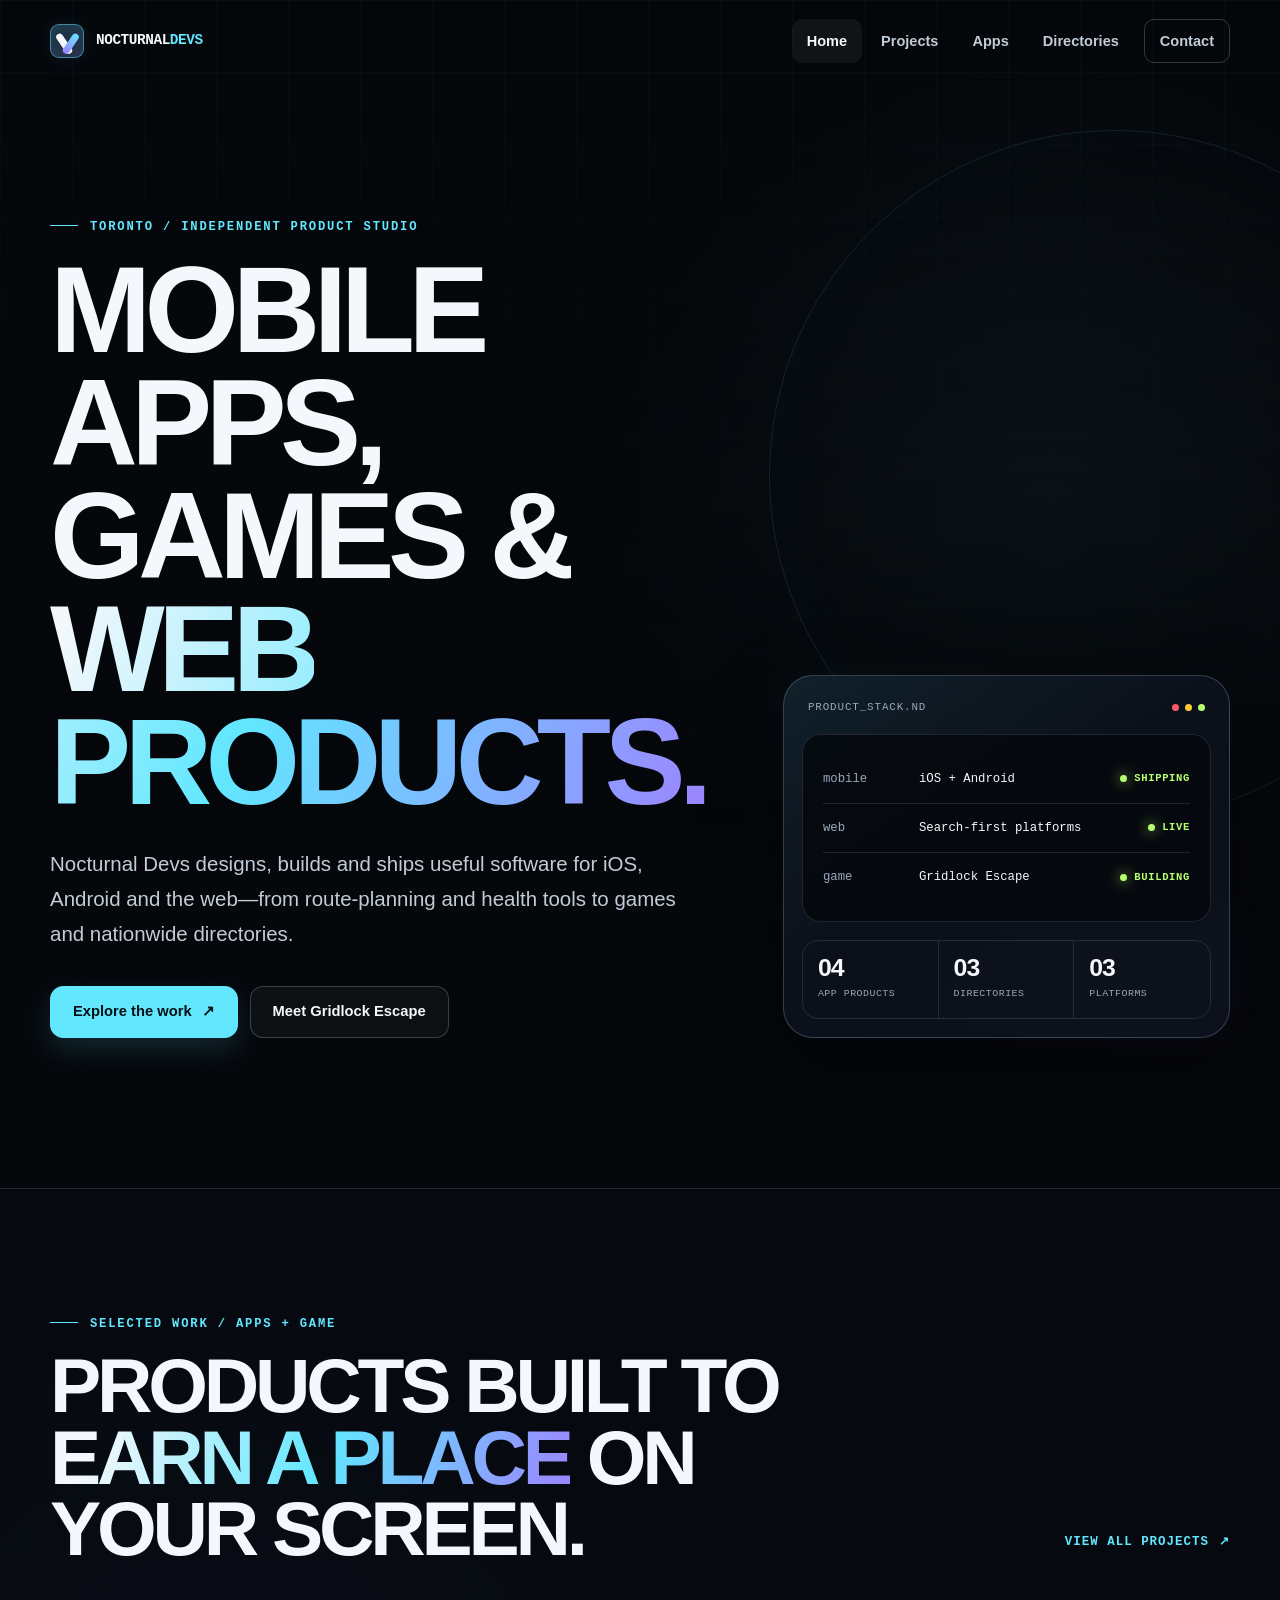
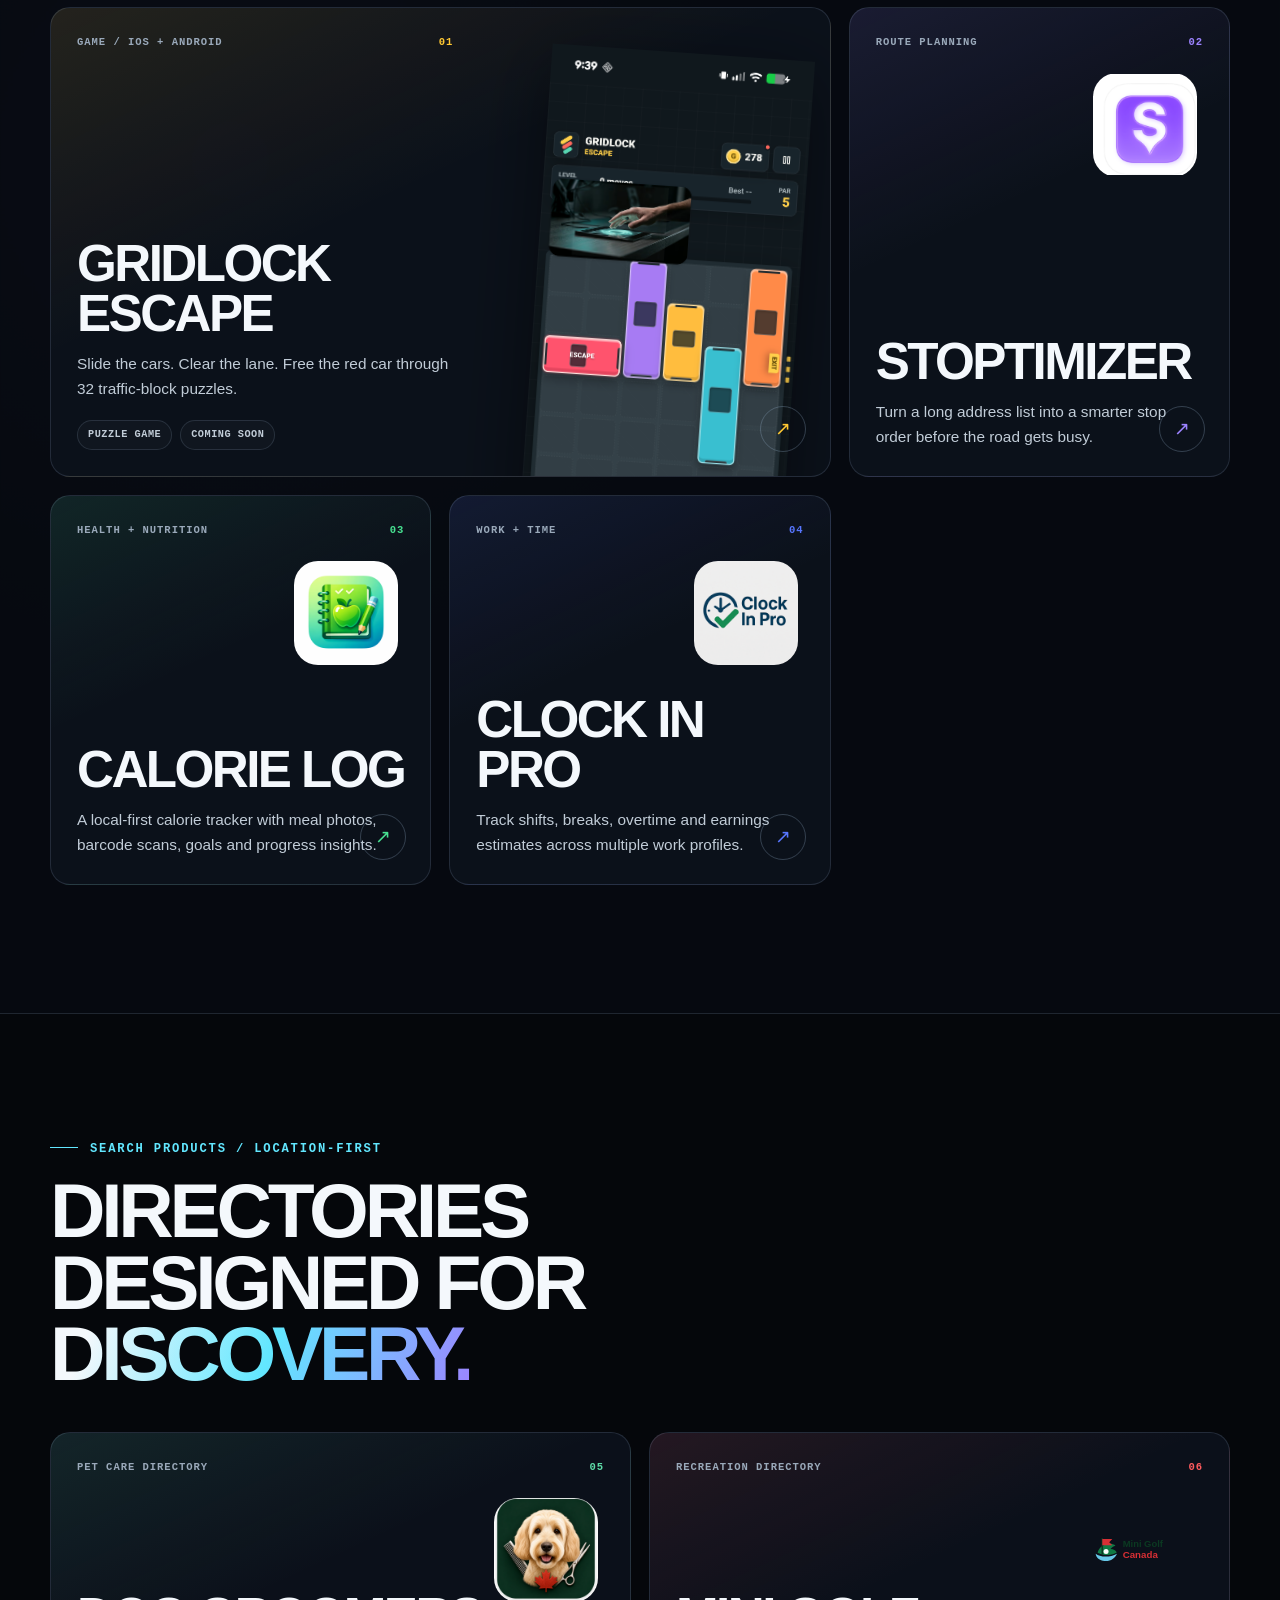
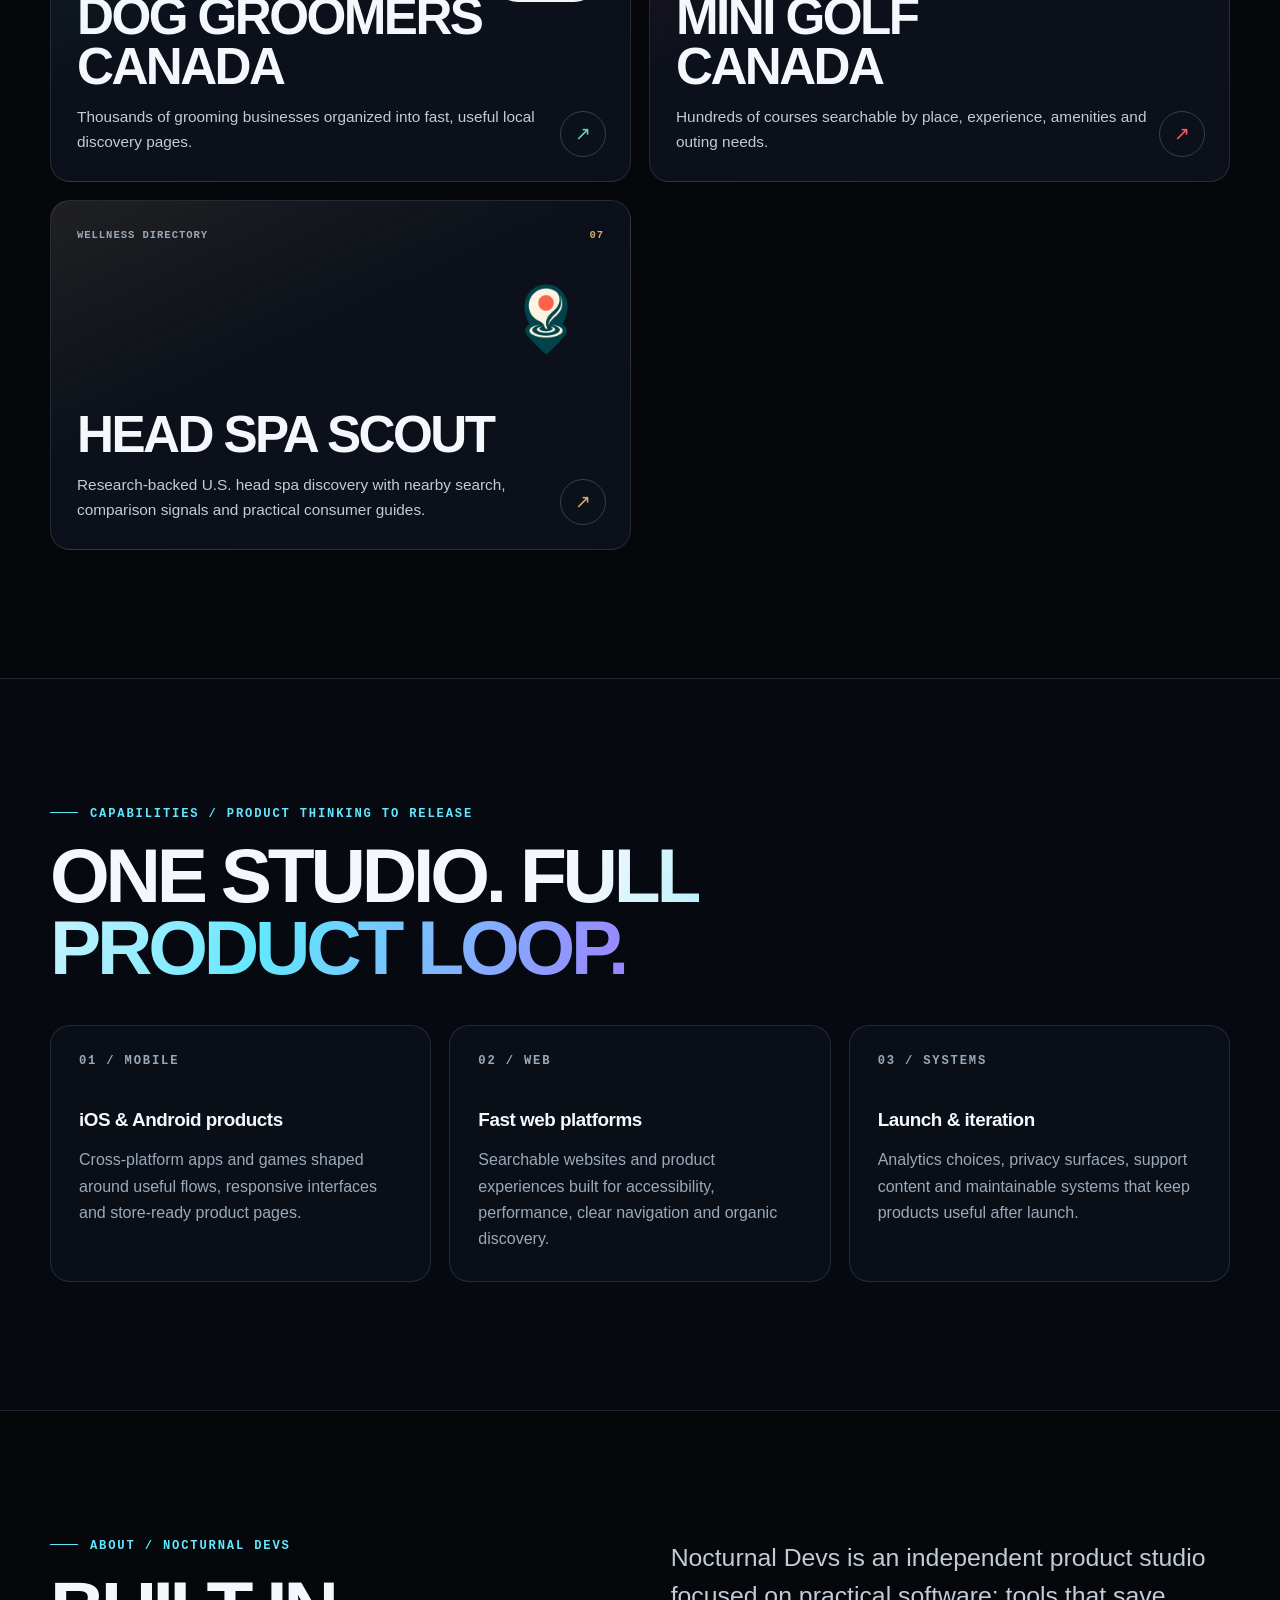
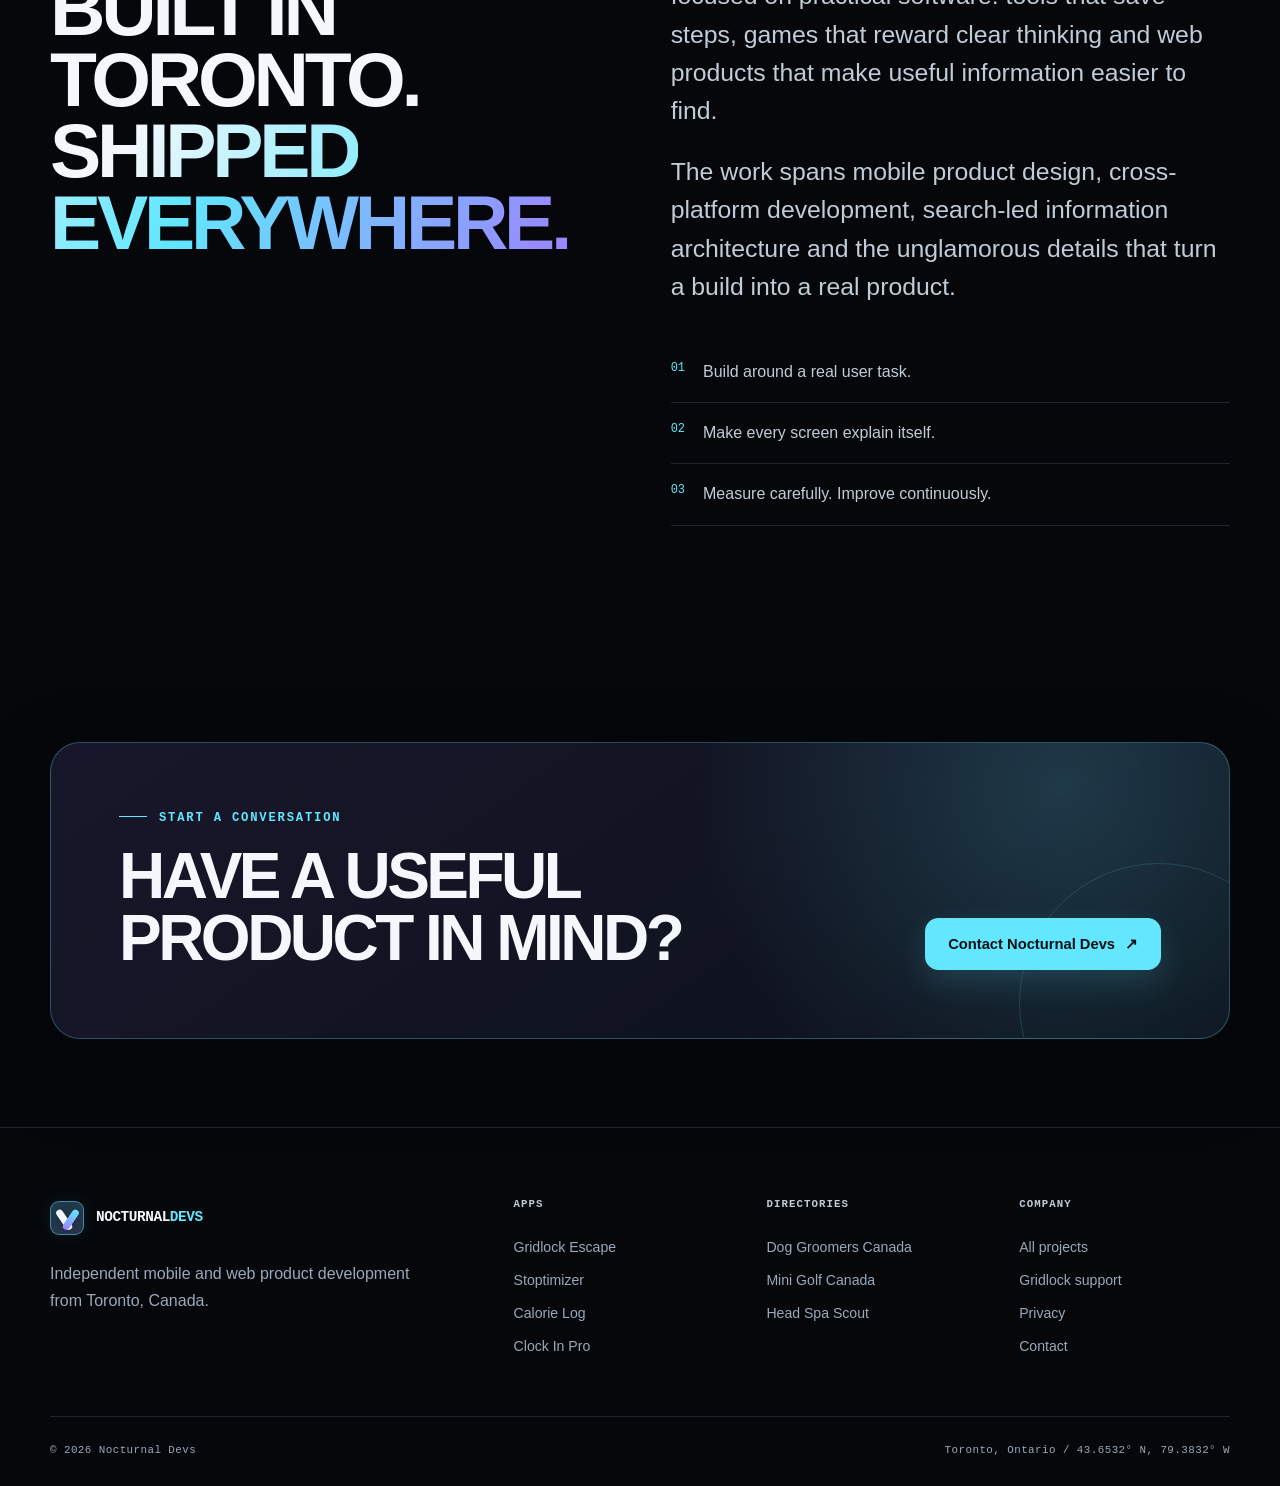
==== commit e88e6232: "Add Head Spa Scout portfolio case study" ====
--- a/index.html
+++ b/index.html
@@ -44,7 +44,8 @@
           "https://www.calorielog.app/",
           "https://www.clockinpro.app/",
           "https://doggroomerscanada.ca/",
-          "https://minigolfcanada.ca/"
+          "https://minigolfcanada.ca/",
+          "https://headspascout.com/"
         ]
       },
       {
@@ -113,7 +114,7 @@
           </div>
           <div class="signal-strip" aria-label="Portfolio summary">
             <div class="signal"><strong>04</strong><span>App products</span></div>
-            <div class="signal"><strong>02</strong><span>Directories</span></div>
+            <div class="signal"><strong>03</strong><span>Directories</span></div>
             <div class="signal"><strong>03</strong><span>Platforms</span></div>
           </div>
         </aside>
@@ -179,7 +180,7 @@
       <div class="container">
         <div class="section-heading-row" data-reveal>
           <div>
-            <p class="eyebrow">Search products / Canada-wide</p>
+            <p class="eyebrow">Search products / Location-first</p>
             <h2 class="section-title">Directories designed for <span class="accent">discovery.</span></h2>
           </div>
         </div>
@@ -201,6 +202,16 @@
               <p>Hundreds of courses searchable by place, experience, amenities and outing needs.</p>
             </div>
             <div class="project-visual"><img src="/assets/projects/mini-golf-canada/logo.svg" width="512" height="512" alt="Mini Golf Canada logo" loading="lazy"></div>
+            <span class="project-card-arrow" aria-hidden="true">↗</span>
+          </a>
+
+          <a class="project-card wide" style="--card-rgb: 212, 173, 103" href="/projects/head-spa-scout/" data-reveal>
+            <div class="project-card-content">
+              <div class="project-meta"><span>Wellness directory</span><span class="project-index">07</span></div>
+              <h3>Head Spa Scout</h3>
+              <p>Research-backed U.S. head spa discovery with nearby search, comparison signals and practical consumer guides.</p>
+            </div>
+            <div class="project-visual"><img src="/assets/projects/head-spa-scout/logo.png" width="512" height="512" alt="Head Spa Scout logo" loading="lazy"></div>
             <span class="project-card-arrow" aria-hidden="true">↗</span>
           </a>
         </div>
@@ -281,6 +292,7 @@
         <h2>Directories</h2>
         <a href="/projects/dog-groomers-canada/">Dog Groomers Canada</a>
         <a href="/projects/mini-golf-canada/">Mini Golf Canada</a>
+        <a href="/projects/head-spa-scout/">Head Spa Scout</a>
       </nav>
       <nav class="footer-group" aria-label="Company links">
         <h2>Company</h2>
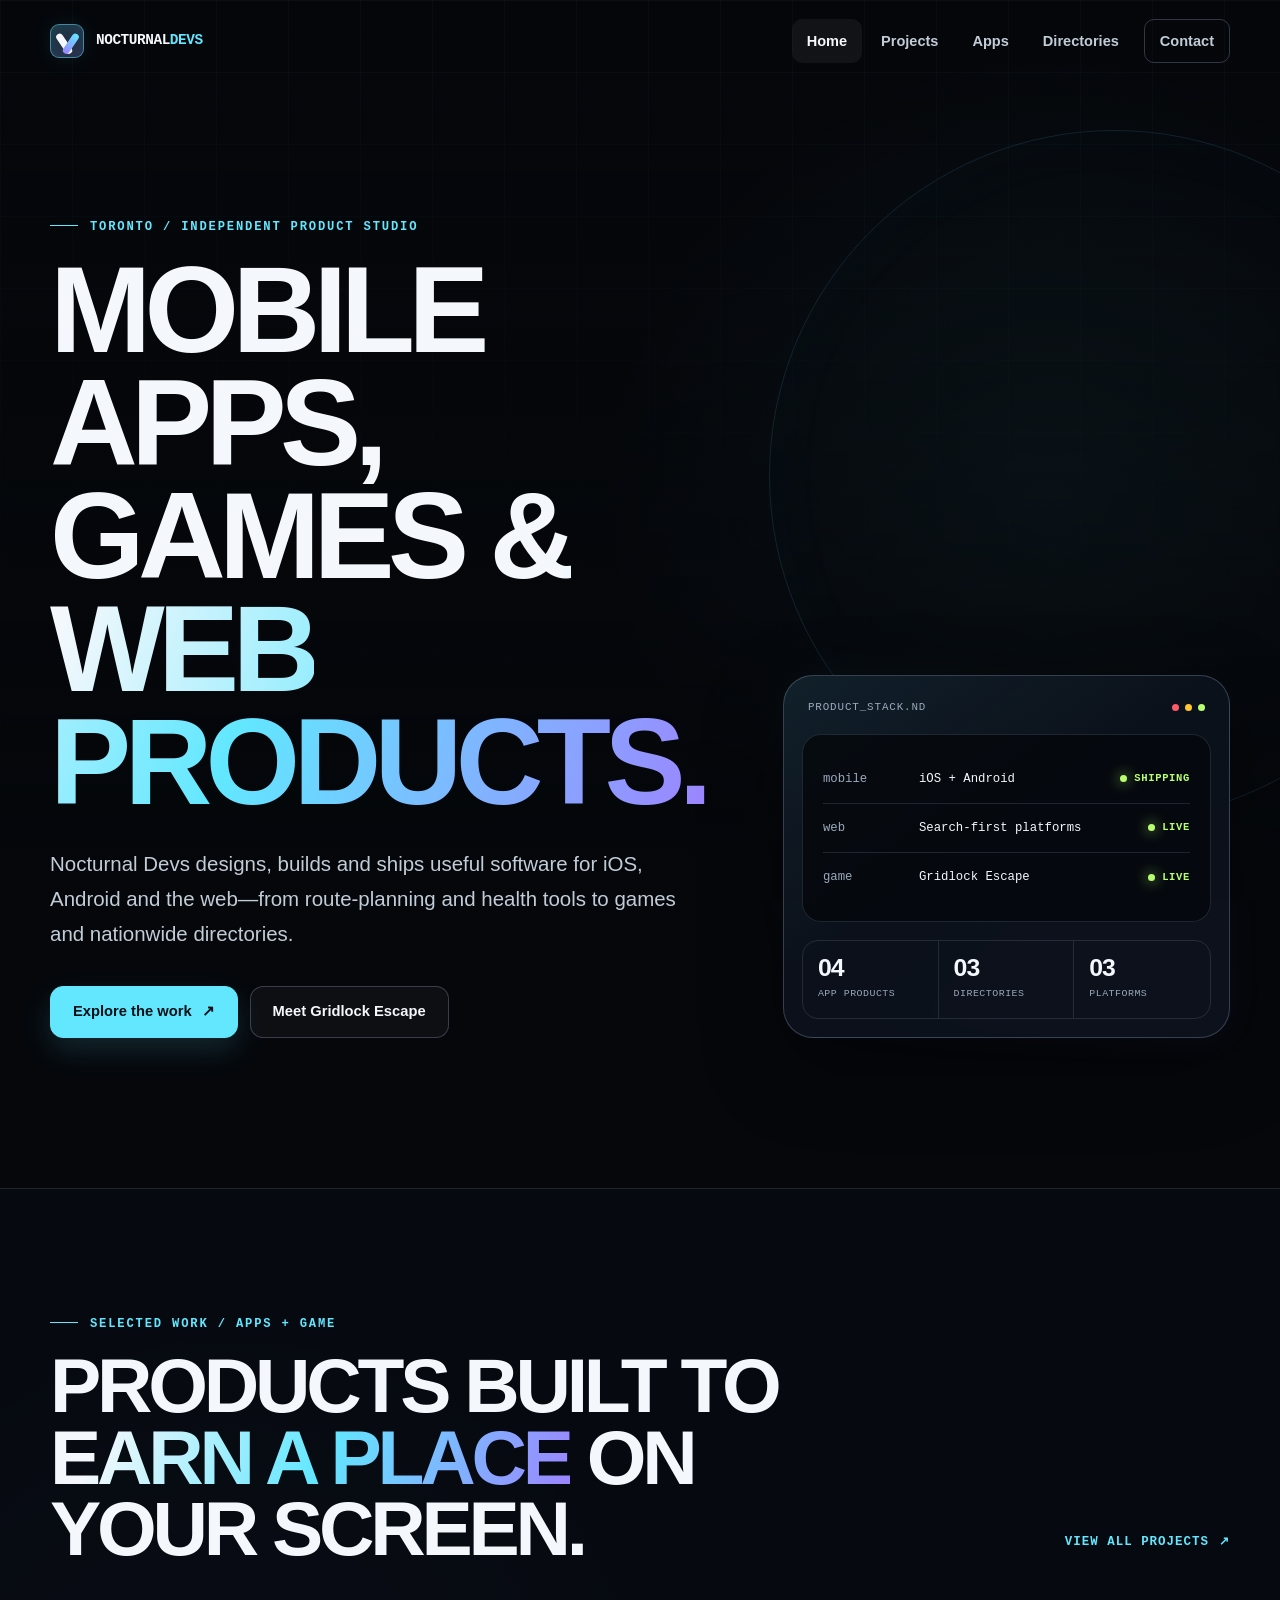
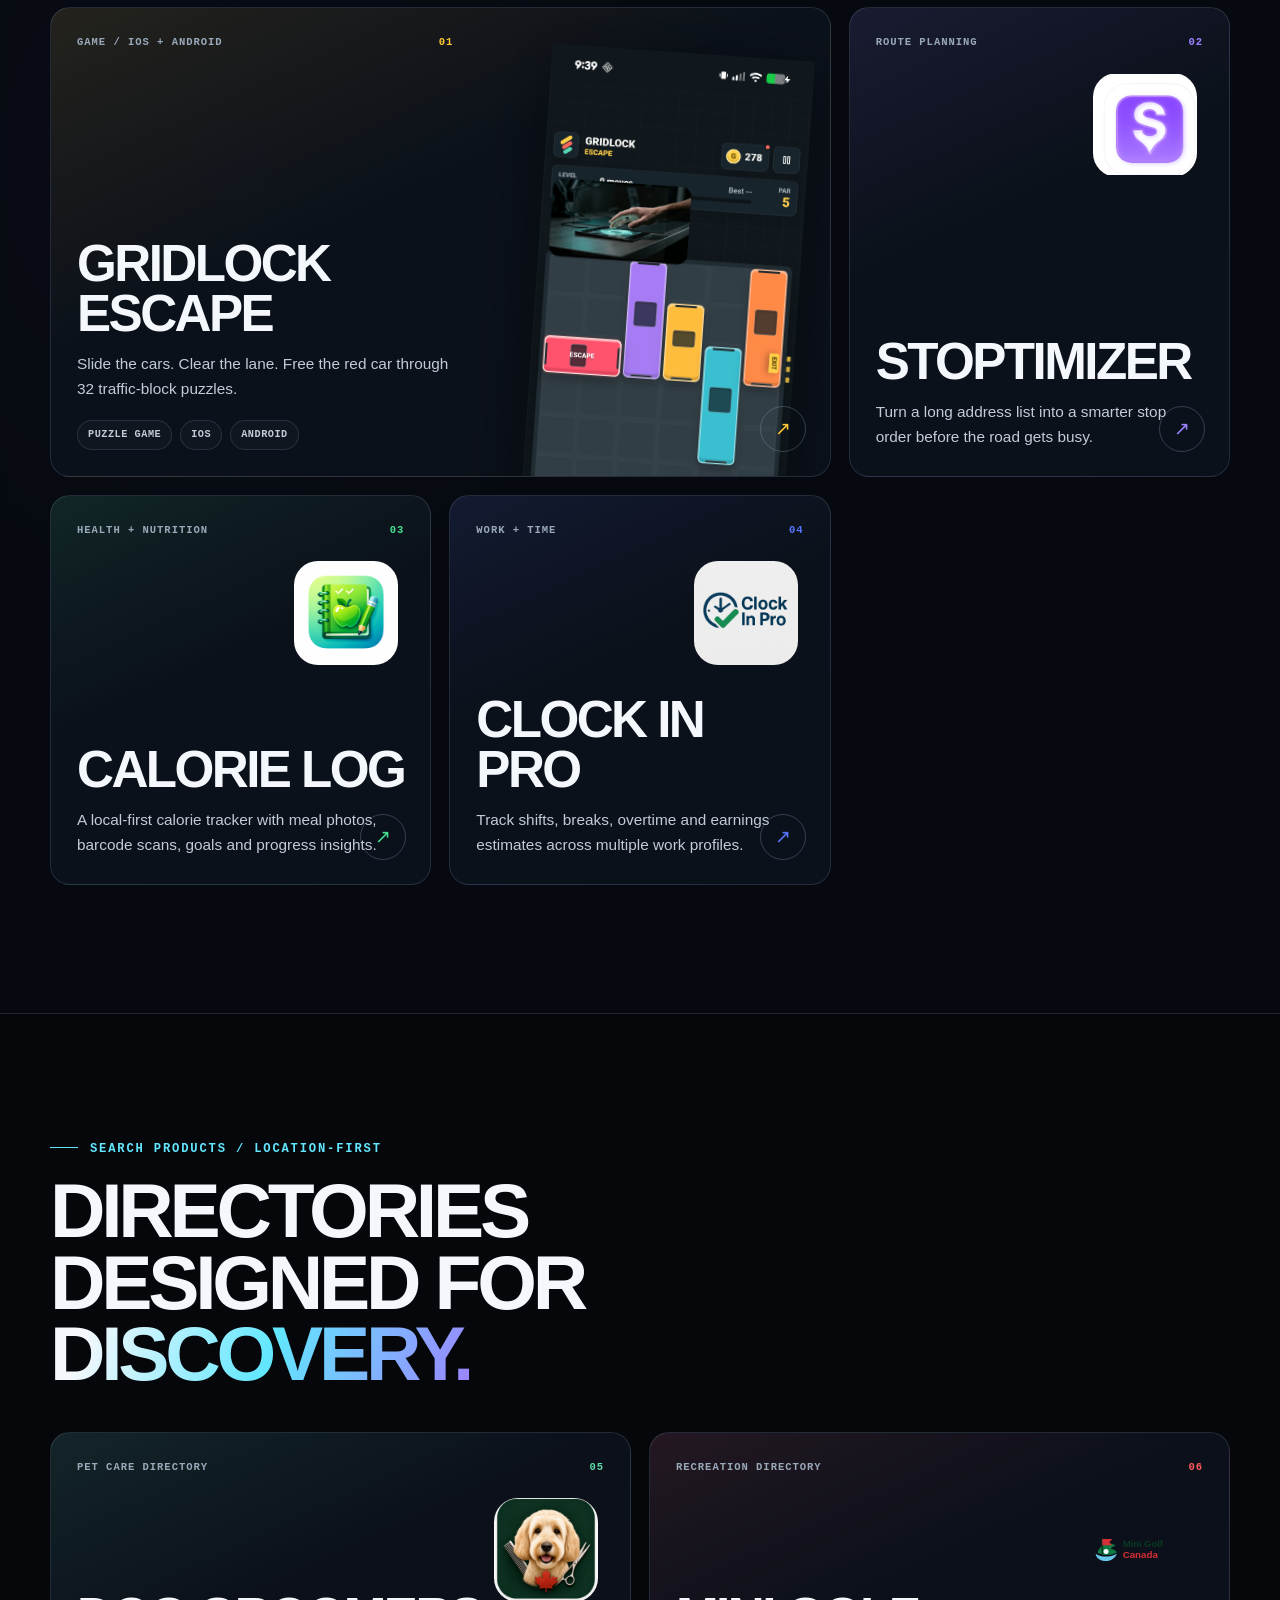
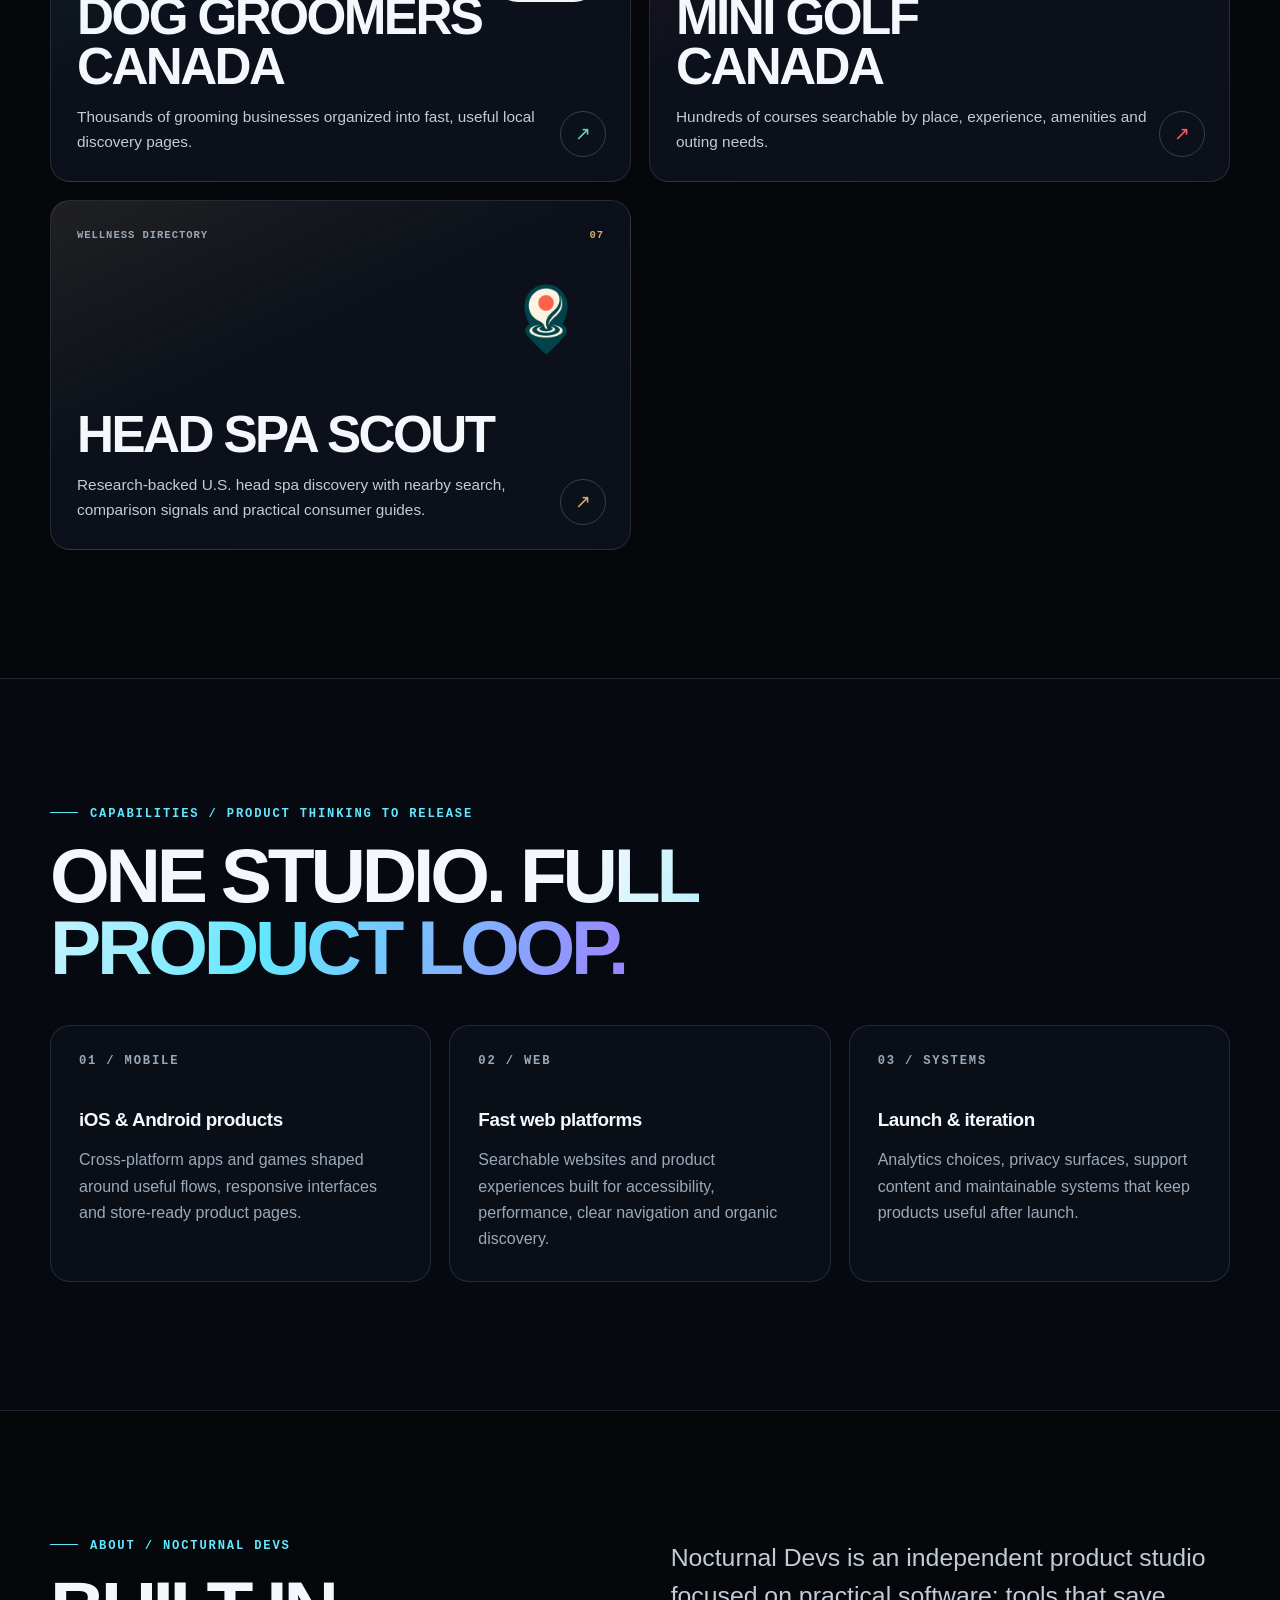
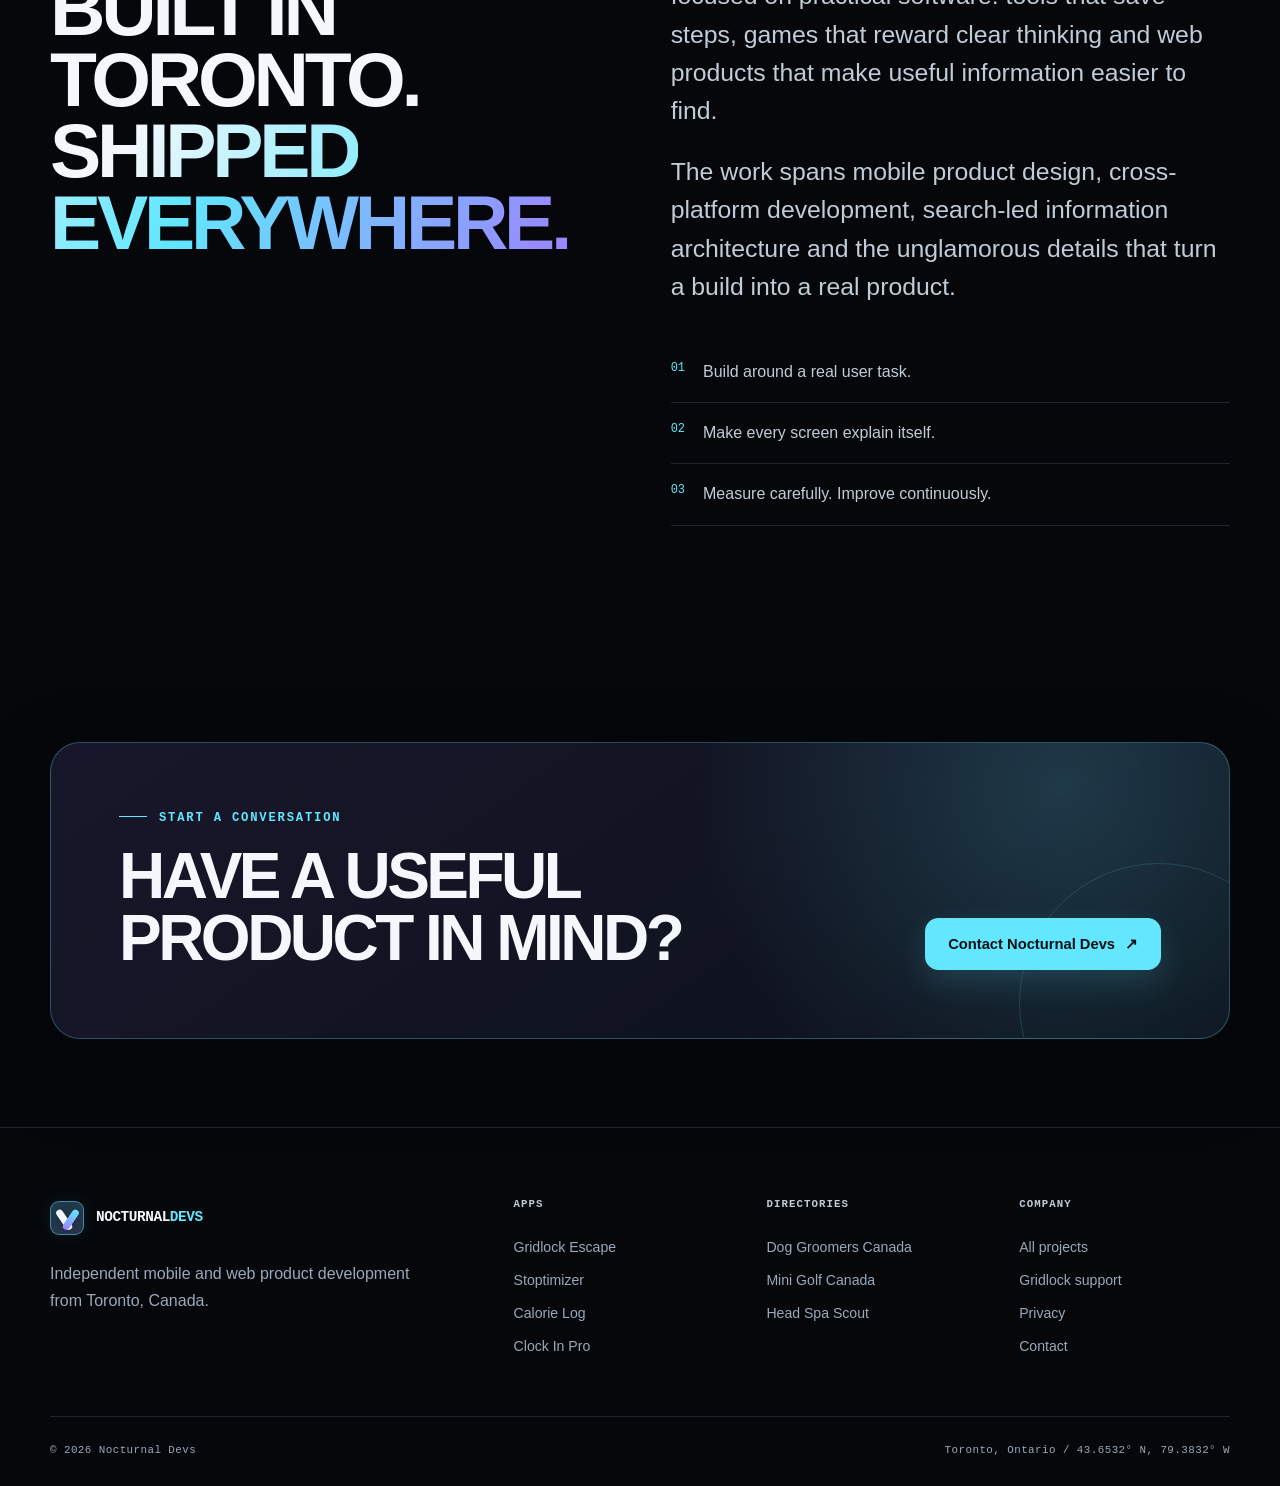
==== commit 34a9cf72: "Mark Gridlock Escape live on both stores" ====
--- a/index.html
+++ b/index.html
@@ -110,7 +110,7 @@
           <div class="console-body">
             <div class="console-line"><span class="console-key">mobile</span><span class="console-value">iOS + Android</span><span class="status">shipping</span></div>
             <div class="console-line"><span class="console-key">web</span><span class="console-value">Search-first platforms</span><span class="status">live</span></div>
-            <div class="console-line"><span class="console-key">game</span><span class="console-value">Gridlock Escape</span><span class="status">building</span></div>
+            <div class="console-line"><span class="console-key">game</span><span class="console-value">Gridlock Escape</span><span class="status">live</span></div>
           </div>
           <div class="signal-strip" aria-label="Portfolio summary">
             <div class="signal"><strong>04</strong><span>App products</span></div>
@@ -137,7 +137,7 @@
               <div class="project-meta"><span>Game / iOS + Android</span><span class="project-index">01</span></div>
               <h3>Gridlock Escape</h3>
               <p>Slide the cars. Clear the lane. Free the red car through 32 traffic-block puzzles.</p>
-              <div class="tag-row"><span class="tag">Puzzle game</span><span class="tag">Coming soon</span></div>
+              <div class="tag-row"><span class="tag">Puzzle game</span><span class="tag">iOS</span><span class="tag">Android</span></div>
             </div>
             <div class="project-visual phone-mini"><img src="/assets/projects/gridlock-escape/gameplay.png" width="1008" height="2244" alt="Gridlock Escape campaign home screen" fetchpriority="high"></div>
             <span class="project-card-arrow" aria-hidden="true">↗</span>
